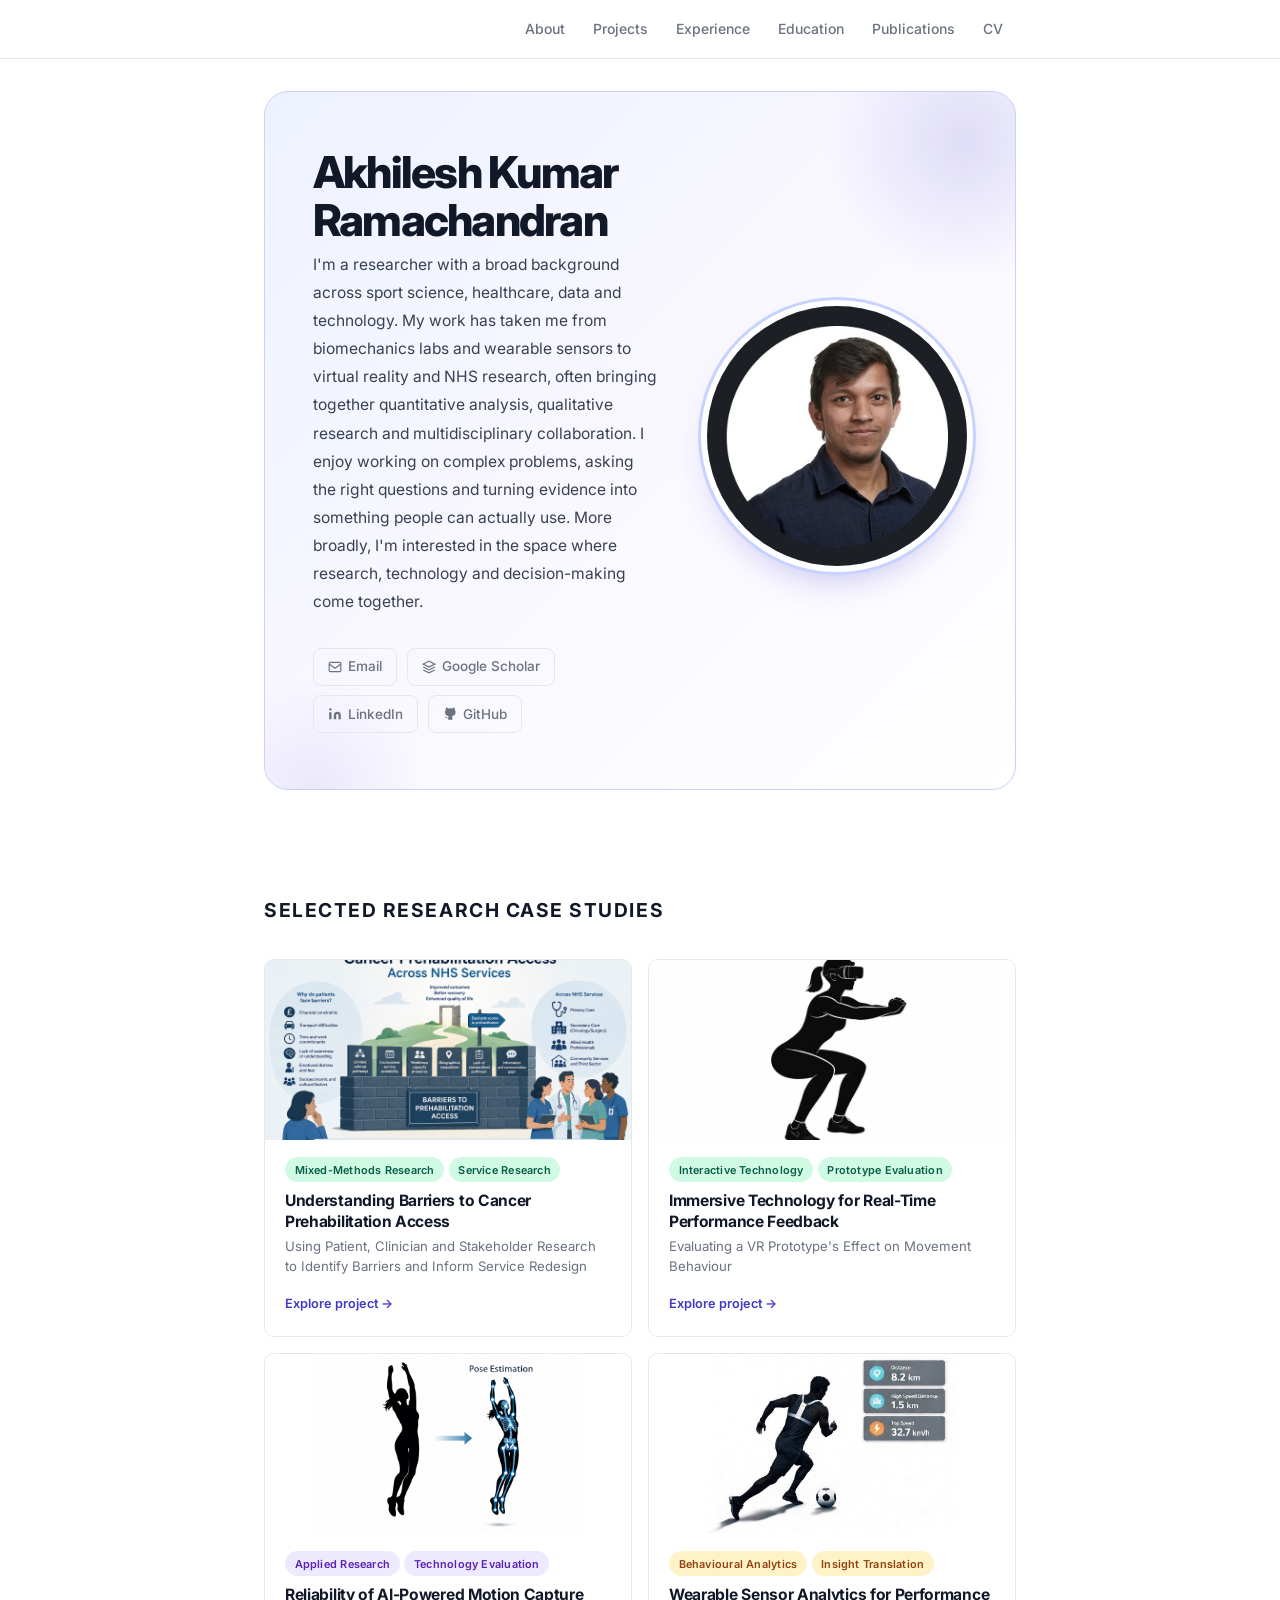
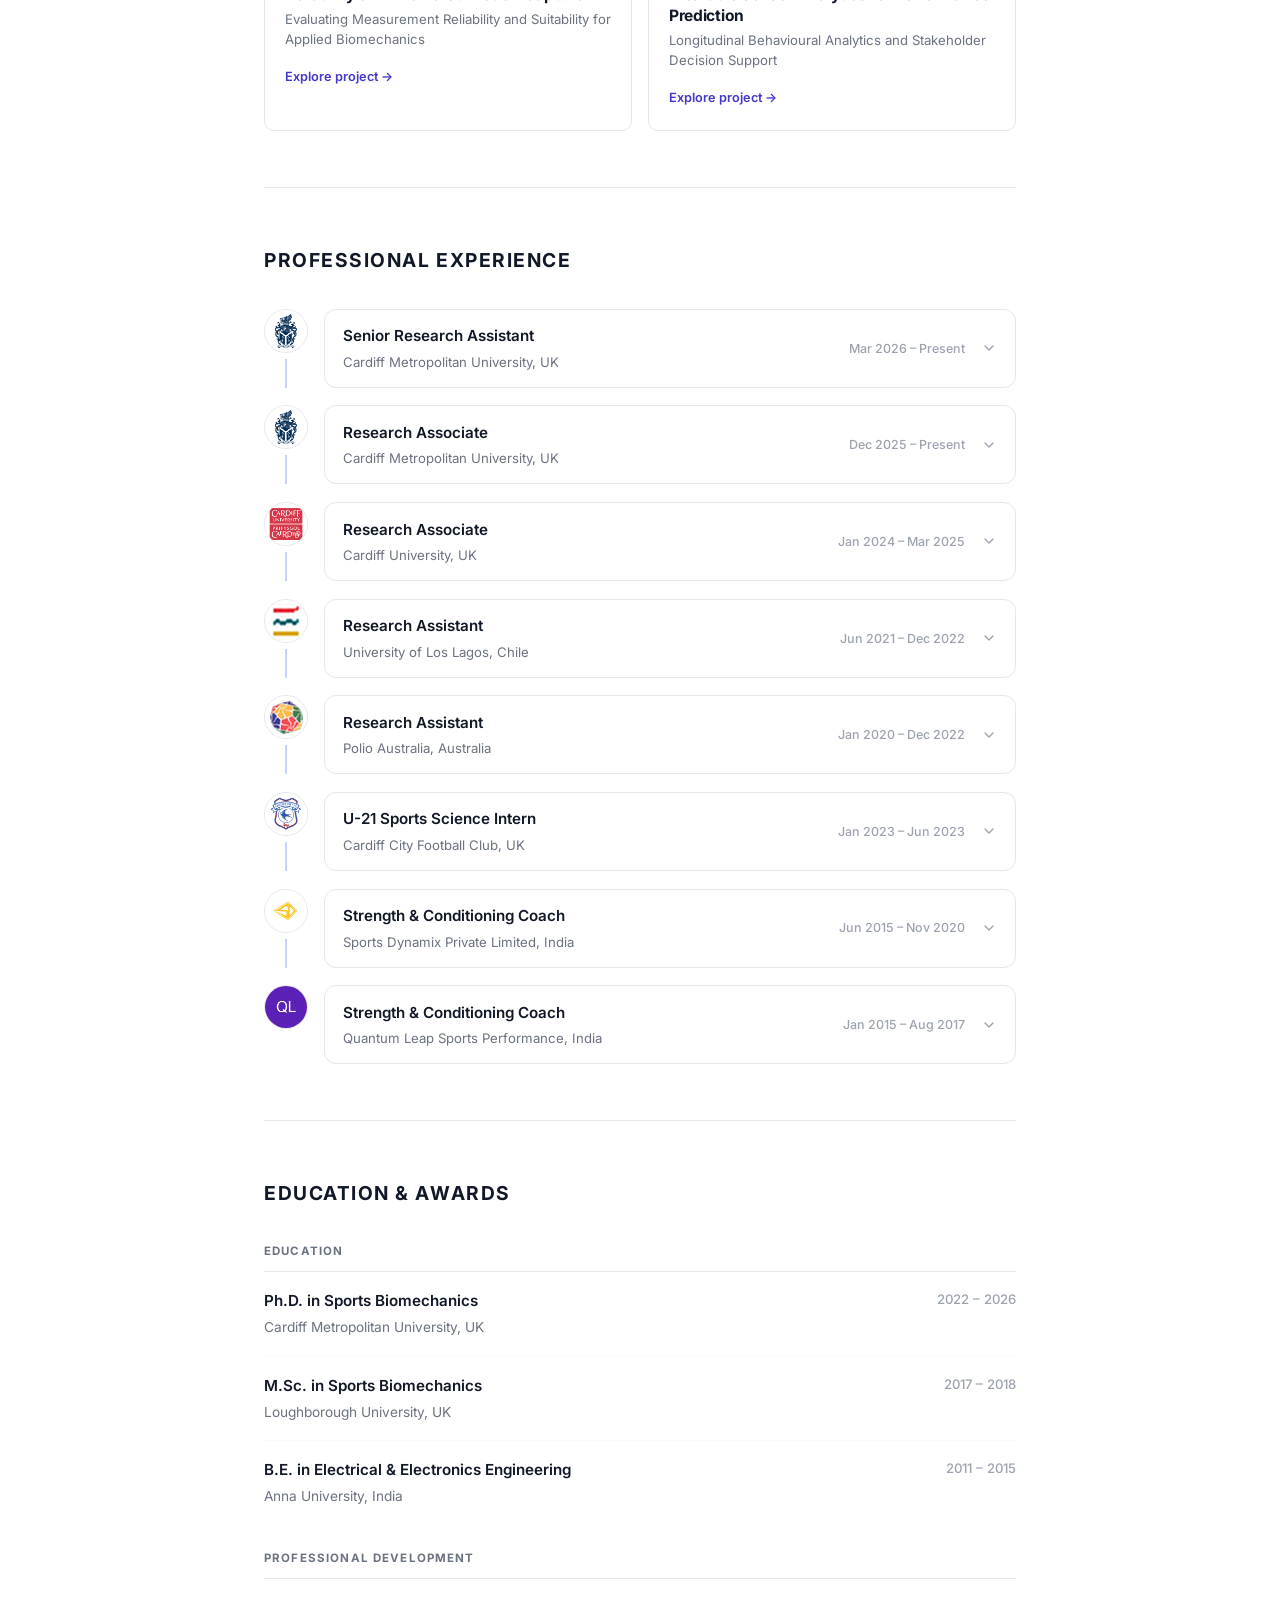
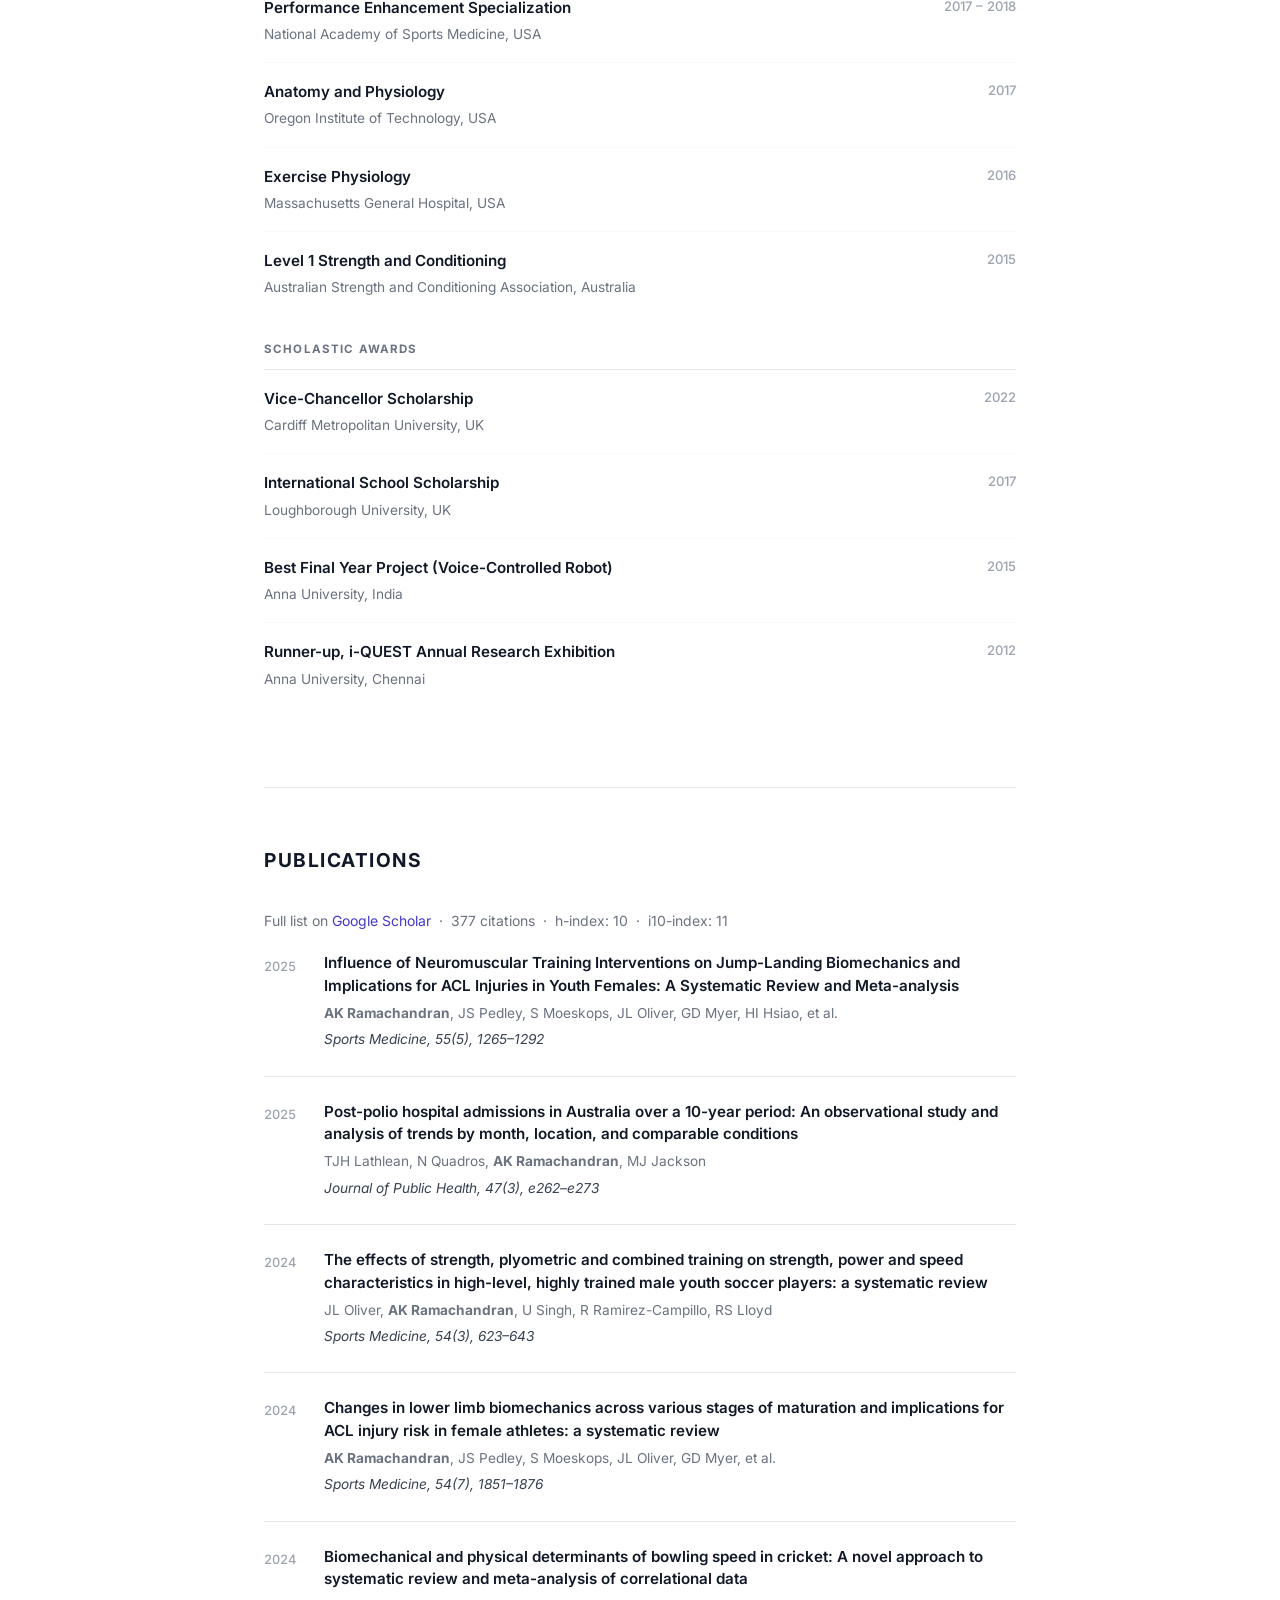
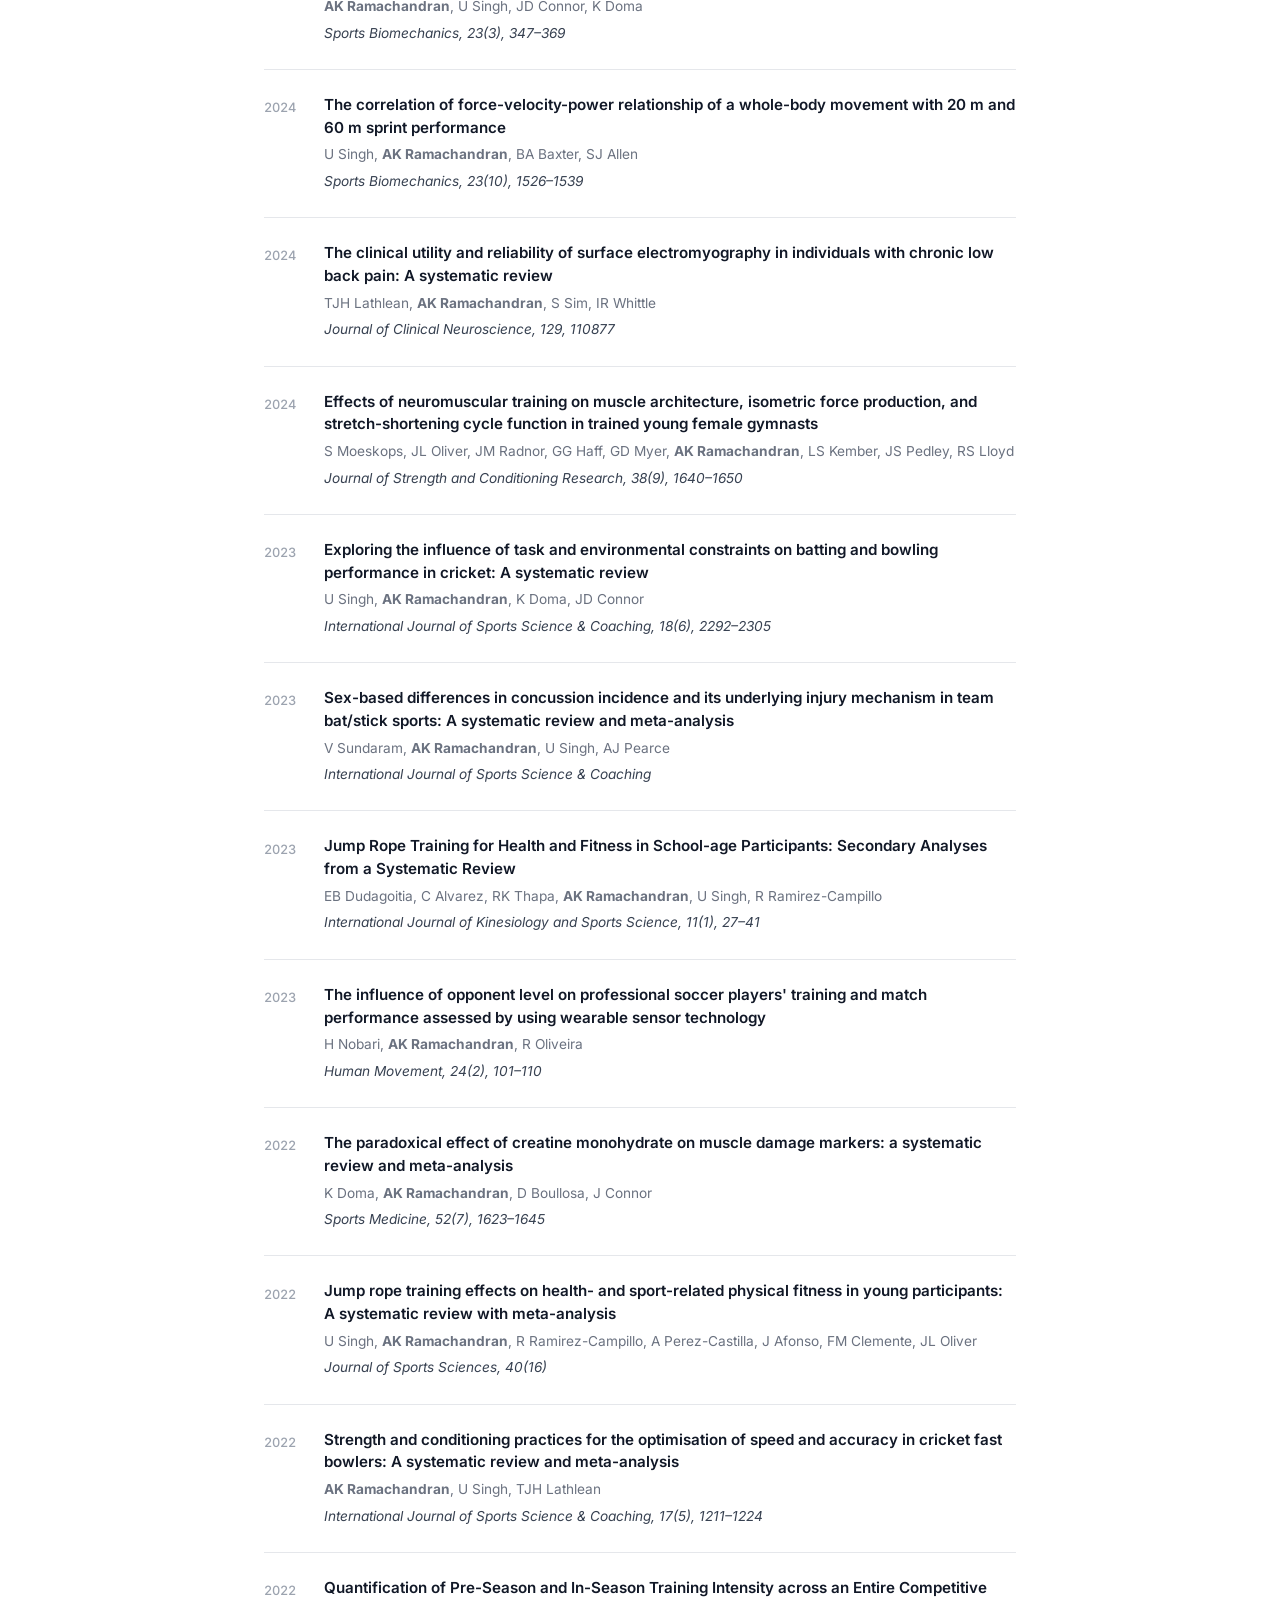
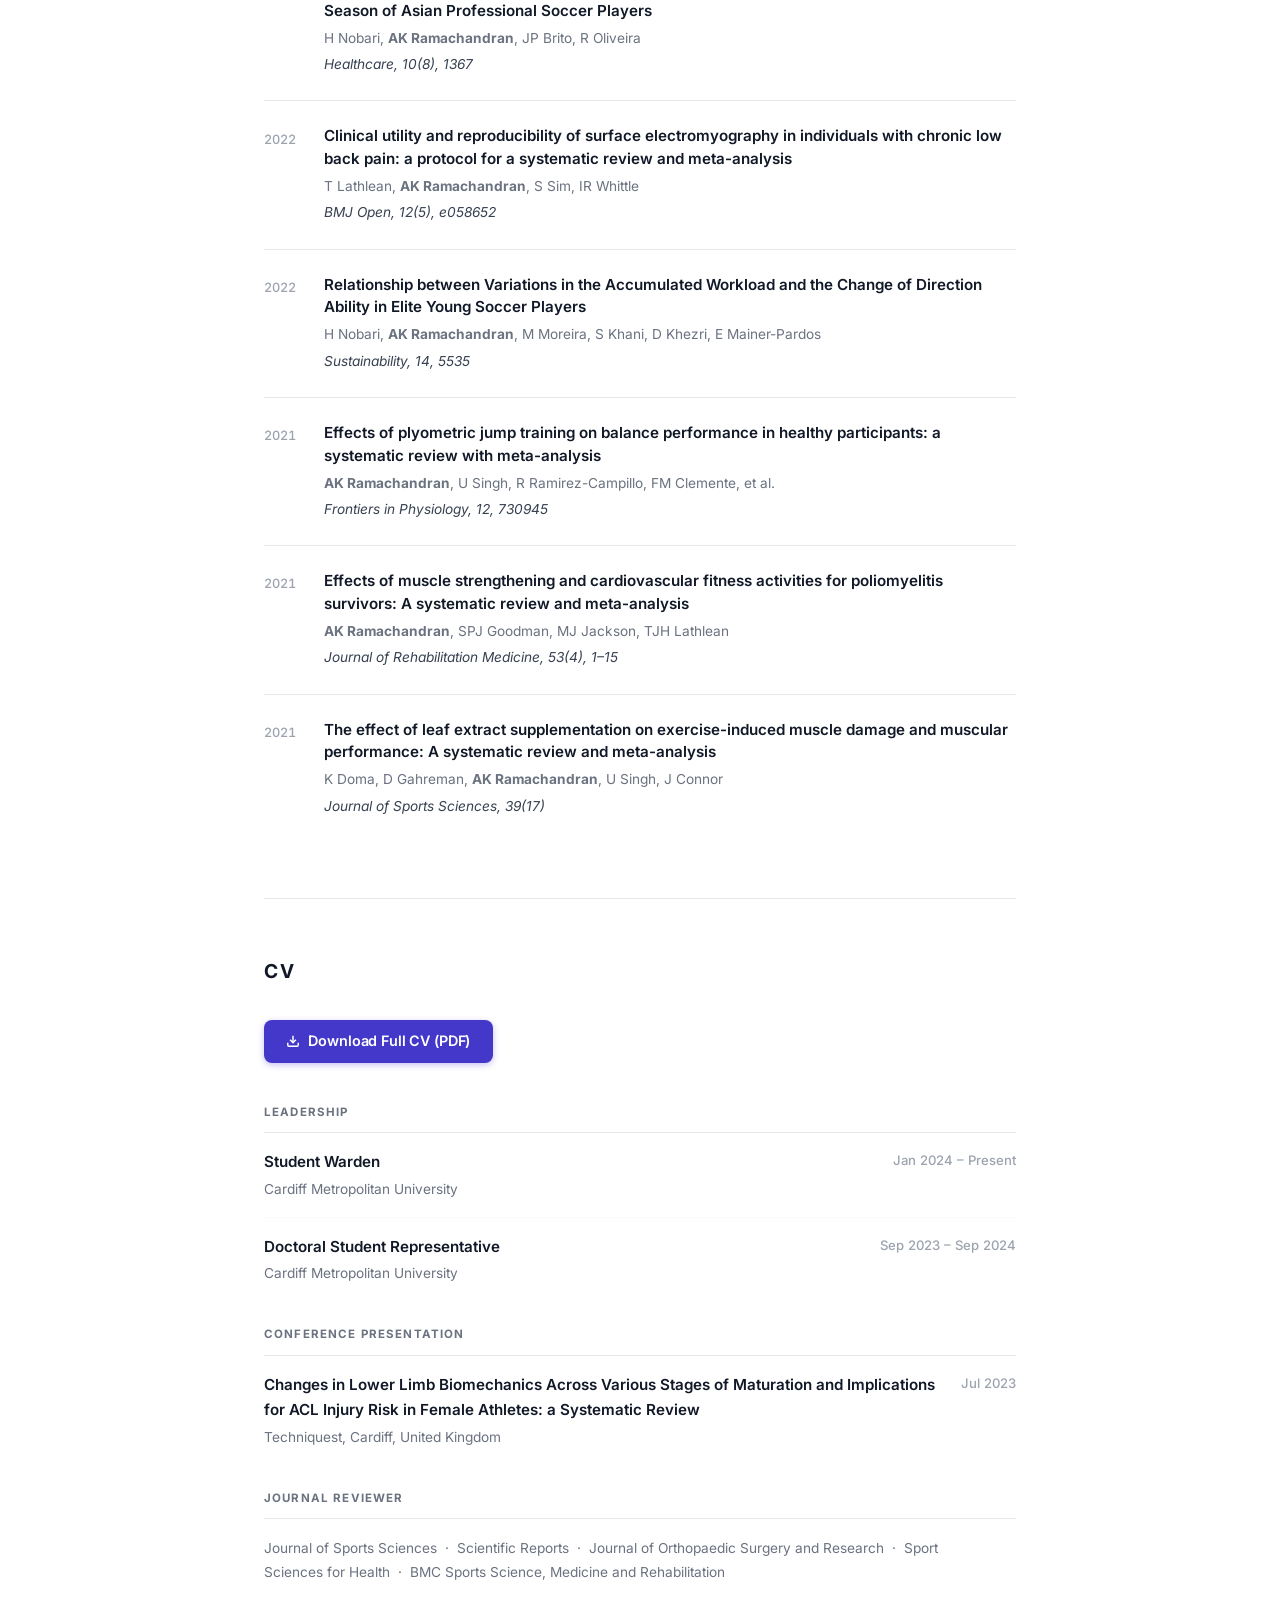
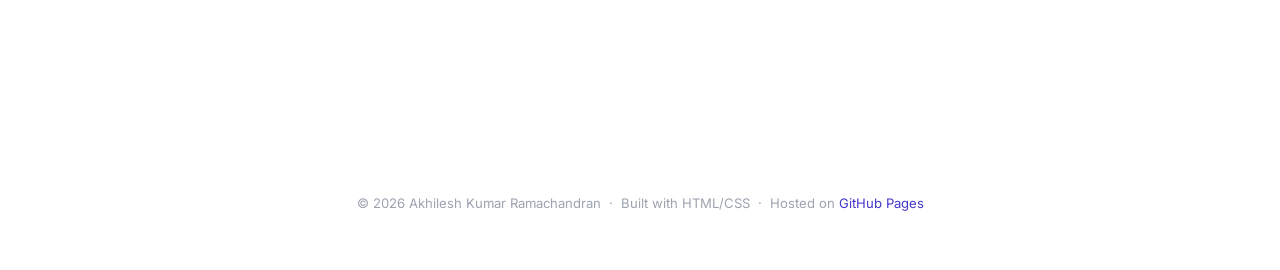
==== index.html @ 35d7136c "Remove Ph.D. Candidate badge from hero section" ====
<!DOCTYPE html>
<html lang="en">
<head>
  <meta charset="UTF-8" />
  <meta name="viewport" content="width=device-width, initial-scale=1.0" />
  <title>Akhilesh Kumar Ramachandran</title>
  <meta name="description" content="Akhilesh Kumar Ramachandran — Applied researcher in biomechanics, human factors, and data science. 24 peer-reviewed publications. Cardiff Metropolitan University." />
  <link rel="preconnect" href="https://fonts.googleapis.com" />
  <link rel="preconnect" href="https://fonts.gstatic.com" crossorigin />
  <link href="https://fonts.googleapis.com/css2?family=Inter:wght@300;400;500;600;700;800&display=swap" rel="stylesheet" />
  <link rel="stylesheet" href="style.css" />
</head>
<body>

  <!-- Navigation -->
  <nav>
    <div class="nav-inner">
      <ul>
        <li><a href="#about">About</a></li>
        <li><a href="#projects">Projects</a></li>
        <li><a href="#experience">Experience</a></li>
        <li><a href="#education">Education</a></li>
        <li><a href="#publications">Publications</a></li>
        <li><a href="#cv">CV</a></li>
      </ul>
    </div>
  </nav>

  <main>

    <!-- About / Hero -->
    <section id="about">
      <div class="profile-text">
        <h1>Akhilesh Kumar Ramachandran</h1>
        <p class="bio">
          I'm a researcher with a broad background across sport science, healthcare, data and technology. My work has taken me from biomechanics labs and wearable sensors to virtual reality and NHS research, often bringing together quantitative analysis, qualitative research and multidisciplinary collaboration. I enjoy working on complex problems, asking the right questions and turning evidence into something people can actually use. More broadly, I'm interested in the space where research, technology and decision-making come together.
        </p>
        <div class="profile-links">
          <a href="mailto:akhil24.kumar@gmail.com">
            <svg width="14" height="14" viewBox="0 0 24 24" fill="none" stroke="currentColor" stroke-width="2"><rect x="2" y="4" width="20" height="16" rx="2"/><path d="m22 7-10 7L2 7"/></svg>
            Email
          </a>
          <a href="https://scholar.google.com/citations?user=wJAbYaUAAAAJ&hl=en" target="_blank" rel="noopener">
            <svg width="14" height="14" viewBox="0 0 24 24" fill="none" stroke="currentColor" stroke-width="2"><path d="M12 2L2 7l10 5 10-5-10-5z"/><path d="M2 17l10 5 10-5"/><path d="M2 12l10 5 10-5"/></svg>
            Google Scholar
          </a>
          <a href="https://linkedin.com/in/akhilesh2493" target="_blank" rel="noopener">
            <svg width="14" height="14" viewBox="0 0 24 24" fill="currentColor"><path d="M16 8a6 6 0 0 1 6 6v7h-4v-7a2 2 0 0 0-2-2 2 2 0 0 0-2 2v7h-4v-7a6 6 0 0 1 6-6z"/><rect x="2" y="9" width="4" height="12"/><circle cx="4" cy="4" r="2"/></svg>
            LinkedIn
          </a>
          <a href="https://github.com/akhilkumar2493" target="_blank" rel="noopener">
            <svg width="14" height="14" viewBox="0 0 24 24" fill="currentColor"><path d="M9 19c-5 1.5-5-2.5-7-3m14 6v-3.87a3.37 3.37 0 0 0-.94-2.61c3.14-.35 6.44-1.54 6.44-7A5.44 5.44 0 0 0 20 4.77 5.07 5.07 0 0 0 19.91 1S18.73.65 16 2.48a13.38 13.38 0 0 0-7 0C6.27.65 5.09 1 5.09 1A5.07 5.07 0 0 0 5 4.77a5.44 5.44 0 0 0-1.5 3.78c0 5.42 3.3 6.61 6.44 7A3.37 3.37 0 0 0 9 18.13V22"/></svg>
            GitHub
          </a>
        </div>
      </div>
      <div class="profile-photo">
        <img src="photo.jpg" alt="Akhilesh Kumar Ramachandran" />
      </div>
    </section>

    <!-- Professional Experience -->
    <section id="projects">
      <h2>Selected Research Case Studies</h2>
      <div class="proj-grid">

        <a class="proj-card" href="nhs.html">
          <div class="proj-card-photo">
            <img src="nhs1.jpg" alt="Understanding barriers to cancer prehabilitation access across NHS services" />
          </div>
          <div class="proj-card-body">
            <div class="proj-tags"><span class="jtag jtag-ux">Mixed-Methods Research</span><span class="jtag jtag-ux">Service Research</span></div>
            <h3>Understanding Barriers to Cancer Prehabilitation Access</h3>
            <p>Using Patient, Clinician and Stakeholder Research to Identify Barriers and Inform Service Redesign</p>
            <span class="proj-explore">Explore project &rarr;</span>
          </div>
        </a>

        <a class="proj-card" href="vr.html">
          <div class="proj-card-photo">
            <img src="vr2.jpg" alt="VR real-time performance feedback system" />
          </div>
          <div class="proj-card-body">
            <div class="proj-tags"><span class="jtag jtag-ux">Interactive Technology</span><span class="jtag jtag-ux">Prototype Evaluation</span></div>
            <h3>Immersive Technology for Real-Time Performance Feedback</h3>
            <p>Evaluating a VR Prototype's Effect on Movement Behaviour</p>
            <span class="proj-explore">Explore project &rarr;</span>
          </div>
        </a>

        <a class="proj-card" href="mocap.html">
          <div class="proj-card-photo">
            <img src="mocap6.jpg" alt="AI-powered motion capture validation study" style="object-fit:contain;background:#fff;" />
          </div>
          <div class="proj-card-body">
            <div class="proj-tags"><span class="jtag jtag-applied">Applied Research</span><span class="jtag jtag-applied">Technology Evaluation</span></div>
            <h3>Reliability of AI-Powered Motion Capture</h3>
            <p>Evaluating Measurement Reliability and Suitability for Applied Biomechanics</p>
            <span class="proj-explore">Explore project &rarr;</span>
          </div>
        </a>

        <button type="button" class="proj-card" onclick="openModal('modal-gps')">
          <div class="proj-card-photo">
            <img src="gps3.jpg" alt="GPS wearable athlete monitoring" style="object-fit:contain;background:#fff;" />
          </div>
          <div class="proj-card-body">
            <div class="proj-tags"><span class="jtag jtag-data">Behavioural Analytics</span><span class="jtag jtag-data">Insight Translation</span></div>
            <h3>Wearable Sensor Analytics for Performance Prediction</h3>
            <p>Longitudinal Behavioural Analytics and Stakeholder Decision Support</p>
            <span class="proj-explore">Explore project &rarr;</span>
          </div>
        </button>

      </div>
    </section>

    <!-- Professional Experience -->
    <section id="experience">
      <h2>Professional Experience</h2>
      <div class="timeline">

        <div class="tl-item">
          <div class="tl-marker">
            <img class="tl-logo" src="logos/cardiffmet2.png" alt="Cardiff Metropolitan University logo" />
            <div class="tl-marker-line"></div>
          </div>
          <details class="tl-content">
            <summary>
              <div class="tl-summary-main">
                <span class="tl-title">Senior Research Assistant</span>
                <span class="tl-place">Cardiff Metropolitan University, UK</span>
              </div>
              <span class="tl-date">Mar 2026 – Present</span>
              <svg class="tl-chevron" width="16" height="16" viewBox="0 0 24 24" fill="none" stroke="currentColor" stroke-width="2" stroke-linecap="round" stroke-linejoin="round"><polyline points="6 9 12 15 18 9"/></svg>
            </summary>
            <ul>
              <li>Contributed to a multi-round stakeholder consensus process to establish clearer, more consistent decision-making criteria for a clinical care pathway.</li>
              <li>Supported the design of stakeholder interviews and co-design workshops to translate clinical and patient needs into a practical, deliverable programme.</li>
              <li>Prepared outputs that translated technical findings into practical recommendations for clinical and service-delivery partners.</li>
              <li>Automated data-processing workflows, reducing processing time by approximately 70% and improving operational efficiency across the wider research team.</li>
              <li>Led delivery of multiple concurrent research and technology projects involving more than 100 participants and 1,500+ data-collection trials, coordinating researchers, participants, technical systems and project resources across different phases of delivery.</li>
              <li>Led evaluation and implementation of a markerless motion-capture technology platform, establishing performance benchmarks, identifying operational requirements and informing workflow and adoption decisions.</li>
              <li>Worked with researchers and technical stakeholders to translate study and operational requirements into practical testing workflows, helping ensure technical systems and delivery processes met project needs.</li>
              <li>Contributed to the development and testing of a VR-based feedback intervention, refining the approach based on participant response, technical feasibility and research findings.</li>
              <li>Managed competing project priorities including participant recruitment, scheduling, technical infrastructure, data collection and project documentation across several concurrent workstreams.</li>
            </ul>
          </details>
        </div>

        <div class="tl-item">
          <div class="tl-marker">
            <img class="tl-logo" src="logos/cardiffmet2.png" alt="Cardiff Metropolitan University logo" />
            <div class="tl-marker-line"></div>
          </div>
          <details class="tl-content">
            <summary>
              <div class="tl-summary-main">
                <span class="tl-title">Research Associate</span>
                <span class="tl-place">Cardiff Metropolitan University, UK</span>
              </div>
              <span class="tl-date">Dec 2025 – Present</span>
              <svg class="tl-chevron" width="16" height="16" viewBox="0 0 24 24" fill="none" stroke="currentColor" stroke-width="2" stroke-linecap="round" stroke-linejoin="round"><polyline points="6 9 12 15 18 9"/></svg>
            </summary>
            <ul>
              <li>Led evaluation of a business growth and leadership programme, analysing engagement and performance data to evidence impact for stakeholders.</li>
              <li>Evaluated the impact of a digital skills initiative across multiple sites, translating outcomes data into clear findings on participation and confidence.</li>
            </ul>
          </details>
        </div>

        <div class="tl-item">
          <div class="tl-marker">
            <img class="tl-logo" src="logos/cardiffuni.png" alt="Cardiff University logo" />
            <div class="tl-marker-line"></div>
          </div>
          <details class="tl-content">
            <summary>
              <div class="tl-summary-main">
                <span class="tl-title">Research Associate</span>
                <span class="tl-place">Cardiff University, UK</span>
              </div>
              <span class="tl-date">Jan 2024 – Mar 2025</span>
              <svg class="tl-chevron" width="16" height="16" viewBox="0 0 24 24" fill="none" stroke="currentColor" stroke-width="2" stroke-linecap="round" stroke-linejoin="round"><polyline points="6 9 12 15 18 9"/></svg>
            </summary>
            <ul>
              <li>Led the qualitative research workstream within a £1M NHS cancer prehabilitation programme, working with healthcare, academic and community stakeholders across multiple sites.</li>
              <li>Gathered and synthesised patient and stakeholder perspectives through qualitative research to identify barriers and opportunities for service improvement.</li>
              <li>Translated research findings into clear, actionable recommendations that informed service redesign, patient engagement approaches and staff training.</li>
              <li>Coordinated stakeholders with differing priorities and requirements, helping convert research findings and operational constraints into practical delivery actions.</li>
              <li>Managed site-level research activity, participant engagement, governance documentation and stakeholder communication across multiple NHS environments.</li>
            </ul>
          </details>
        </div>

        <div class="tl-item">
          <div class="tl-marker">
            <img class="tl-logo" src="logos/loslagos.png" alt="University of Los Lagos logo" />
            <div class="tl-marker-line"></div>
          </div>
          <details class="tl-content">
            <summary>
              <div class="tl-summary-main">
                <span class="tl-title">Research Assistant</span>
                <span class="tl-place">University of Los Lagos, Chile</span>
              </div>
              <span class="tl-date">Jun 2021 – Dec 2022</span>
              <svg class="tl-chevron" width="16" height="16" viewBox="0 0 24 24" fill="none" stroke="currentColor" stroke-width="2" stroke-linecap="round" stroke-linejoin="round"><polyline points="6 9 12 15 18 9"/></svg>
            </summary>
            <ul>
              <li>Managed longitudinal datasets containing more than 400 participant records collected across a 48-week monitoring programme.</li>
              <li>Developed analytical frameworks for large longitudinal datasets and translated findings into clear outputs for multidisciplinary stakeholders.</li>
            </ul>
          </details>
        </div>

        <div class="tl-item">
          <div class="tl-marker">
            <img class="tl-logo" src="logos/polioaus.png" alt="Polio Australia logo" />
            <div class="tl-marker-line"></div>
          </div>
          <details class="tl-content">
            <summary>
              <div class="tl-summary-main">
                <span class="tl-title">Research Assistant</span>
                <span class="tl-place">Polio Australia, Australia</span>
              </div>
              <span class="tl-date">Jan 2020 – Dec 2022</span>
              <svg class="tl-chevron" width="16" height="16" viewBox="0 0 24 24" fill="none" stroke="currentColor" stroke-width="2" stroke-linecap="round" stroke-linejoin="round"><polyline points="6 9 12 15 18 9"/></svg>
            </summary>
            <ul>
              <li>Analysed a decade of national health data to map long-term trends, producing evidence that directly informed public health strategy.</li>
              <li>Led an evaluation of intervention programmes, translating outcomes data into recommendations for practitioners and policy stakeholders.</li>
            </ul>
          </details>
        </div>

        <div class="tl-item">
          <div class="tl-marker">
            <img class="tl-logo" src="logos/cardiffcity.png" alt="Cardiff City Football Club logo" />
            <div class="tl-marker-line"></div>
          </div>
          <details class="tl-content">
            <summary>
              <div class="tl-summary-main">
                <span class="tl-title">U-21 Sports Science Intern</span>
                <span class="tl-place">Cardiff City Football Club, UK</span>
              </div>
              <span class="tl-date">Jan 2023 – Jun 2023</span>
              <svg class="tl-chevron" width="16" height="16" viewBox="0 0 24 24" fill="none" stroke="currentColor" stroke-width="2" stroke-linecap="round" stroke-linejoin="round"><polyline points="6 9 12 15 18 9"/></svg>
            </summary>
            <ul>
              <li>Collected and analysed performance data, translating findings into individualised, practical recommendations for coaching and support staff.</li>
            </ul>
          </details>
        </div>

        <div class="tl-item">
          <div class="tl-marker">
            <img class="tl-logo" src="logos/sportsdynamix.png" alt="Sports Dynamix logo" />
            <div class="tl-marker-line"></div>
          </div>
          <details class="tl-content">
            <summary>
              <div class="tl-summary-main">
                <span class="tl-title">Strength &amp; Conditioning Coach</span>
                <span class="tl-place">Sports Dynamix Private Limited, India</span>
              </div>
              <span class="tl-date">Jun 2015 – Nov 2020</span>
              <svg class="tl-chevron" width="16" height="16" viewBox="0 0 24 24" fill="none" stroke="currentColor" stroke-width="2" stroke-linecap="round" stroke-linejoin="round"><polyline points="6 9 12 15 18 9"/></svg>
            </summary>
            <ul>
              <li>Managed athlete testing, monitoring and programme delivery across multiple sporting environments.</li>
              <li>Coordinated procurement, vendor relationships, equipment installation and maintenance planning for performance and testing facilities.</li>
              <li>Worked directly with athletes, coaches and operational staff to understand performance needs and adapt training and monitoring approaches accordingly.</li>
            </ul>
          </details>
        </div>

        <div class="tl-item">
          <div class="tl-marker">
            <img class="tl-logo" src="logos/quantumleap.png" alt="Quantum Leap Sports Performance logo" />
          </div>
          <details class="tl-content">
            <summary>
              <div class="tl-summary-main">
                <span class="tl-title">Strength &amp; Conditioning Coach</span>
                <span class="tl-place">Quantum Leap Sports Performance, India</span>
              </div>
              <span class="tl-date">Jan 2015 – Aug 2017</span>
              <svg class="tl-chevron" width="16" height="16" viewBox="0 0 24 24" fill="none" stroke="currentColor" stroke-width="2" stroke-linecap="round" stroke-linejoin="round"><polyline points="6 9 12 15 18 9"/></svg>
            </summary>
            <ul>
              <li>Delivered strength and conditioning programmes for competitive athletes across multiple sports.</li>
            </ul>
          </details>
        </div>

      </div>
    </section>

    <!-- Projects / Research -->
    <section id="education">
      <h2>Education &amp; Awards</h2>
      <div class="cv-section">
        <h3>Education</h3>
        <div class="cv-entry">
          <div>
            <div class="cv-title">Ph.D. in Sports Biomechanics</div>
            <div class="cv-place">Cardiff Metropolitan University, UK</div>
          </div>
          <div class="cv-date">2022 – 2026</div>
        </div>
        <div class="cv-entry">
          <div>
            <div class="cv-title">M.Sc. in Sports Biomechanics</div>
            <div class="cv-place">Loughborough University, UK</div>
          </div>
          <div class="cv-date">2017 – 2018</div>
        </div>
        <div class="cv-entry">
          <div>
            <div class="cv-title">B.E. in Electrical &amp; Electronics Engineering</div>
            <div class="cv-place">Anna University, India</div>
          </div>
          <div class="cv-date">2011 – 2015</div>
        </div>
      </div>

      <div class="cv-section">
        <h3>Professional Development</h3>
        <div class="cv-entry">
          <div>
            <div class="cv-title">Performance Enhancement Specialization</div>
            <div class="cv-place">National Academy of Sports Medicine, USA</div>
          </div>
          <div class="cv-date">2017 – 2018</div>
        </div>
        <div class="cv-entry">
          <div>
            <div class="cv-title">Anatomy and Physiology</div>
            <div class="cv-place">Oregon Institute of Technology, USA</div>
          </div>
          <div class="cv-date">2017</div>
        </div>
        <div class="cv-entry">
          <div>
            <div class="cv-title">Exercise Physiology</div>
            <div class="cv-place">Massachusetts General Hospital, USA</div>
          </div>
          <div class="cv-date">2016</div>
        </div>
        <div class="cv-entry">
          <div>
            <div class="cv-title">Level 1 Strength and Conditioning</div>
            <div class="cv-place">Australian Strength and Conditioning Association, Australia</div>
          </div>
          <div class="cv-date">2015</div>
        </div>
      </div>

      <div class="cv-section">
        <h3>Scholastic Awards</h3>
        <div class="cv-entry">
          <div>
            <div class="cv-title">Vice-Chancellor Scholarship</div>
            <div class="cv-place">Cardiff Metropolitan University, UK</div>
          </div>
          <div class="cv-date">2022</div>
        </div>
        <div class="cv-entry">
          <div>
            <div class="cv-title">International School Scholarship</div>
            <div class="cv-place">Loughborough University, UK</div>
          </div>
          <div class="cv-date">2017</div>
        </div>
        <div class="cv-entry">
          <div>
            <div class="cv-title">Best Final Year Project (Voice-Controlled Robot)</div>
            <div class="cv-place">Anna University, India</div>
          </div>
          <div class="cv-date">2015</div>
        </div>
        <div class="cv-entry">
          <div>
            <div class="cv-title">Runner-up, i-QUEST Annual Research Exhibition</div>
            <div class="cv-place">Anna University, Chennai</div>
          </div>
          <div class="cv-date">2012</div>
        </div>
      </div>

    </section>

    <!-- Publications -->
    <section id="publications">
      <h2>Publications</h2>
      <p style="margin-bottom:1.25rem; font-size:0.875rem; color:#6b7280;">
        Full list on <a href="https://scholar.google.com/citations?user=wJAbYaUAAAAJ&hl=en" target="_blank" rel="noopener">Google Scholar</a>
        &nbsp;&middot;&nbsp; 377 citations &nbsp;&middot;&nbsp; h-index: 10 &nbsp;&middot;&nbsp; i10-index: 11
      </p>
      <ul class="pub-list">

        <li class="pub-item">
          <span class="pub-year">2025</span>
          <div class="pub-content">
            <p class="pub-title"><a href="https://doi.org/10.1007/s40279-025-02190-w" target="_blank" rel="noopener">Influence of Neuromuscular Training Interventions on Jump-Landing Biomechanics and Implications for ACL Injuries in Youth Females: A Systematic Review and Meta-analysis</a></p>
            <p class="pub-authors"><strong>AK Ramachandran</strong>, JS Pedley, S Moeskops, JL Oliver, GD Myer, HI Hsiao, et al.</p>
            <p class="pub-venue">Sports Medicine, 55(5), 1265–1292</p>
          </div>
        </li>

        <li class="pub-item">
          <span class="pub-year">2025</span>
          <div class="pub-content">
            <p class="pub-title"><a href="https://doi.org/10.1093/pubmed/fdaf029" target="_blank" rel="noopener">Post-polio hospital admissions in Australia over a 10-year period: An observational study and analysis of trends by month, location, and comparable conditions</a></p>
            <p class="pub-authors">TJH Lathlean, N Quadros, <strong>AK Ramachandran</strong>, MJ Jackson</p>
            <p class="pub-venue">Journal of Public Health, 47(3), e262–e273</p>
          </div>
        </li>

        <li class="pub-item">
          <span class="pub-year">2024</span>
          <div class="pub-content">
            <p class="pub-title"><a href="https://doi.org/10.1007/s40279-023-01944-8" target="_blank" rel="noopener">The effects of strength, plyometric and combined training on strength, power and speed characteristics in high-level, highly trained male youth soccer players: a systematic review</a></p>
            <p class="pub-authors">JL Oliver, <strong>AK Ramachandran</strong>, U Singh, R Ramirez-Campillo, RS Lloyd</p>
            <p class="pub-venue">Sports Medicine, 54(3), 623–643</p>
          </div>
        </li>

        <li class="pub-item">
          <span class="pub-year">2024</span>
          <div class="pub-content">
            <p class="pub-title"><a href="https://doi.org/10.1007/s40279-024-02022-3" target="_blank" rel="noopener">Changes in lower limb biomechanics across various stages of maturation and implications for ACL injury risk in female athletes: a systematic review</a></p>
            <p class="pub-authors"><strong>AK Ramachandran</strong>, JS Pedley, S Moeskops, JL Oliver, GD Myer, et al.</p>
            <p class="pub-venue">Sports Medicine, 54(7), 1851–1876</p>
          </div>
        </li>

        <li class="pub-item">
          <span class="pub-year">2024</span>
          <div class="pub-content">
            <p class="pub-title"><a href="https://doi.org/10.1080/14763141.2020.1858152" target="_blank" rel="noopener">Biomechanical and physical determinants of bowling speed in cricket: A novel approach to systematic review and meta-analysis of correlational data</a></p>
            <p class="pub-authors"><strong>AK Ramachandran</strong>, U Singh, JD Connor, K Doma</p>
            <p class="pub-venue">Sports Biomechanics, 23(3), 347–369</p>
          </div>
        </li>

        <li class="pub-item">
          <span class="pub-year">2024</span>
          <div class="pub-content">
            <p class="pub-title"><a href="https://doi.org/10.1080/14763141.2021.1951344" target="_blank" rel="noopener">The correlation of force-velocity-power relationship of a whole-body movement with 20 m and 60 m sprint performance</a></p>
            <p class="pub-authors">U Singh, <strong>AK Ramachandran</strong>, BA Baxter, SJ Allen</p>
            <p class="pub-venue">Sports Biomechanics, 23(10), 1526–1539</p>
          </div>
        </li>

        <li class="pub-item">
          <span class="pub-year">2024</span>
          <div class="pub-content">
            <p class="pub-title"><a href="https://doi.org/10.1016/j.jocn.2024.110877" target="_blank" rel="noopener">The clinical utility and reliability of surface electromyography in individuals with chronic low back pain: A systematic review</a></p>
            <p class="pub-authors">TJH Lathlean, <strong>AK Ramachandran</strong>, S Sim, IR Whittle</p>
            <p class="pub-venue">Journal of Clinical Neuroscience, 129, 110877</p>
          </div>
        </li>

        <li class="pub-item">
          <span class="pub-year">2024</span>
          <div class="pub-content">
            <p class="pub-title"><a href="https://doi.org/10.1519/JSC.0000000000004856" target="_blank" rel="noopener">Effects of neuromuscular training on muscle architecture, isometric force production, and stretch-shortening cycle function in trained young female gymnasts</a></p>
            <p class="pub-authors">S Moeskops, JL Oliver, JM Radnor, GG Haff, GD Myer, <strong>AK Ramachandran</strong>, LS Kember, JS Pedley, RS Lloyd</p>
            <p class="pub-venue">Journal of Strength and Conditioning Research, 38(9), 1640–1650</p>
          </div>
        </li>

        <li class="pub-item">
          <span class="pub-year">2023</span>
          <div class="pub-content">
            <p class="pub-title"><a href="https://doi.org/10.1177/17479541231181549" target="_blank" rel="noopener">Exploring the influence of task and environmental constraints on batting and bowling performance in cricket: A systematic review</a></p>
            <p class="pub-authors">U Singh, <strong>AK Ramachandran</strong>, K Doma, JD Connor</p>
            <p class="pub-venue">International Journal of Sports Science &amp; Coaching, 18(6), 2292–2305</p>
          </div>
        </li>

        <li class="pub-item">
          <span class="pub-year">2023</span>
          <div class="pub-content">
            <p class="pub-title"><a href="https://doi.org/10.1177/17479541221131650" target="_blank" rel="noopener">Sex-based differences in concussion incidence and its underlying injury mechanism in team bat/stick sports: A systematic review and meta-analysis</a></p>
            <p class="pub-authors">V Sundaram, <strong>AK Ramachandran</strong>, U Singh, AJ Pearce</p>
            <p class="pub-venue">International Journal of Sports Science &amp; Coaching</p>
          </div>
        </li>

        <li class="pub-item">
          <span class="pub-year">2023</span>
          <div class="pub-content">
            <p class="pub-title"><a href="https://doi.org/10.7575/aiac.ijkss.v.11n.1p.27" target="_blank" rel="noopener">Jump Rope Training for Health and Fitness in School-age Participants: Secondary Analyses from a Systematic Review</a></p>
            <p class="pub-authors">EB Dudagoitia, C Alvarez, RK Thapa, <strong>AK Ramachandran</strong>, U Singh, R Ramirez-Campillo</p>
            <p class="pub-venue">International Journal of Kinesiology and Sports Science, 11(1), 27–41</p>
          </div>
        </li>

        <li class="pub-item">
          <span class="pub-year">2023</span>
          <div class="pub-content">
            <p class="pub-title"><a href="https://doi.org/10.5114/hm.2023.117164" target="_blank" rel="noopener">The influence of opponent level on professional soccer players' training and match performance assessed by using wearable sensor technology</a></p>
            <p class="pub-authors">H Nobari, <strong>AK Ramachandran</strong>, R Oliveira</p>
            <p class="pub-venue">Human Movement, 24(2), 101–110</p>
          </div>
        </li>

        <li class="pub-item">
          <span class="pub-year">2022</span>
          <div class="pub-content">
            <p class="pub-title"><a href="https://doi.org/10.1007/s40279-022-01640-z" target="_blank" rel="noopener">The paradoxical effect of creatine monohydrate on muscle damage markers: a systematic review and meta-analysis</a></p>
            <p class="pub-authors">K Doma, <strong>AK Ramachandran</strong>, D Boullosa, J Connor</p>
            <p class="pub-venue">Sports Medicine, 52(7), 1623–1645</p>
          </div>
        </li>

        <li class="pub-item">
          <span class="pub-year">2022</span>
          <div class="pub-content">
            <p class="pub-title"><a href="https://doi.org/10.1080/02640414.2022.2099161" target="_blank" rel="noopener">Jump rope training effects on health- and sport-related physical fitness in young participants: A systematic review with meta-analysis</a></p>
            <p class="pub-authors">U Singh, <strong>AK Ramachandran</strong>, R Ramirez-Campillo, A Perez-Castilla, J Afonso, FM Clemente, JL Oliver</p>
            <p class="pub-venue">Journal of Sports Sciences, 40(16)</p>
          </div>
        </li>

        <li class="pub-item">
          <span class="pub-year">2022</span>
          <div class="pub-content">
            <p class="pub-title"><a href="https://doi.org/10.1177/17479541211070938" target="_blank" rel="noopener">Strength and conditioning practices for the optimisation of speed and accuracy in cricket fast bowlers: A systematic review and meta-analysis</a></p>
            <p class="pub-authors"><strong>AK Ramachandran</strong>, U Singh, TJH Lathlean</p>
            <p class="pub-venue">International Journal of Sports Science &amp; Coaching, 17(5), 1211–1224</p>
          </div>
        </li>

        <li class="pub-item">
          <span class="pub-year">2022</span>
          <div class="pub-content">
            <p class="pub-title"><a href="https://doi.org/10.3390/healthcare10081367" target="_blank" rel="noopener">Quantification of Pre-Season and In-Season Training Intensity across an Entire Competitive Season of Asian Professional Soccer Players</a></p>
            <p class="pub-authors">H Nobari, <strong>AK Ramachandran</strong>, JP Brito, R Oliveira</p>
            <p class="pub-venue">Healthcare, 10(8), 1367</p>
          </div>
        </li>

        <li class="pub-item">
          <span class="pub-year">2022</span>
          <div class="pub-content">
            <p class="pub-title"><a href="https://doi.org/10.1136/bmjopen-2021-058652" target="_blank" rel="noopener">Clinical utility and reproducibility of surface electromyography in individuals with chronic low back pain: a protocol for a systematic review and meta-analysis</a></p>
            <p class="pub-authors">T Lathlean, <strong>AK Ramachandran</strong>, S Sim, IR Whittle</p>
            <p class="pub-venue">BMJ Open, 12(5), e058652</p>
          </div>
        </li>

        <li class="pub-item">
          <span class="pub-year">2022</span>
          <div class="pub-content">
            <p class="pub-title"><a href="https://doi.org/10.3390/su14095535" target="_blank" rel="noopener">Relationship between Variations in the Accumulated Workload and the Change of Direction Ability in Elite Young Soccer Players</a></p>
            <p class="pub-authors">H Nobari, <strong>AK Ramachandran</strong>, M Moreira, S Khani, D Khezri, E Mainer-Pardos</p>
            <p class="pub-venue">Sustainability, 14, 5535</p>
          </div>
        </li>

        <li class="pub-item">
          <span class="pub-year">2021</span>
          <div class="pub-content">
            <p class="pub-title"><a href="https://doi.org/10.3389/fphys.2021.730945" target="_blank" rel="noopener">Effects of plyometric jump training on balance performance in healthy participants: a systematic review with meta-analysis</a></p>
            <p class="pub-authors"><strong>AK Ramachandran</strong>, U Singh, R Ramirez-Campillo, FM Clemente, et al.</p>
            <p class="pub-venue">Frontiers in Physiology, 12, 730945</p>
          </div>
        </li>

        <li class="pub-item">
          <span class="pub-year">2021</span>
          <div class="pub-content">
            <p class="pub-title"><a href="https://doi.org/10.2340/16501977-2832" target="_blank" rel="noopener">Effects of muscle strengthening and cardiovascular fitness activities for poliomyelitis survivors: A systematic review and meta-analysis</a></p>
            <p class="pub-authors"><strong>AK Ramachandran</strong>, SPJ Goodman, MJ Jackson, TJH Lathlean</p>
            <p class="pub-venue">Journal of Rehabilitation Medicine, 53(4), 1–15</p>
          </div>
        </li>

        <li class="pub-item">
          <span class="pub-year">2021</span>
          <div class="pub-content">
            <p class="pub-title"><a href="https://doi.org/10.1080/02640414.2021.1911050" target="_blank" rel="noopener">The effect of leaf extract supplementation on exercise-induced muscle damage and muscular performance: A systematic review and meta-analysis</a></p>
            <p class="pub-authors">K Doma, D Gahreman, <strong>AK Ramachandran</strong>, U Singh, J Connor</p>
            <p class="pub-venue">Journal of Sports Sciences, 39(17)</p>
          </div>
        </li>

      </ul>
    </section>



        <!-- CV -->
    <section id="cv">
      <h2>CV</h2>

      <a class="cv-download" href="cv.pdf" target="_blank">
        <svg width="14" height="14" viewBox="0 0 24 24" fill="none" stroke="currentColor" stroke-width="2.5"><path d="M21 15v4a2 2 0 0 1-2 2H5a2 2 0 0 1-2-2v-4"/><polyline points="7 10 12 15 17 10"/><line x1="12" y1="15" x2="12" y2="3"/></svg>
        Download Full CV (PDF)
      </a>

      <div class="cv-section">
        <h3>Leadership</h3>
        <div class="cv-entry">
          <div>
            <div class="cv-title">Student Warden</div>
            <div class="cv-place">Cardiff Metropolitan University</div>
          </div>
          <div class="cv-date">Jan 2024 – Present</div>
        </div>
        <div class="cv-entry">
          <div>
            <div class="cv-title">Doctoral Student Representative</div>
            <div class="cv-place">Cardiff Metropolitan University</div>
          </div>
          <div class="cv-date">Sep 2023 – Sep 2024</div>
        </div>
      </div>

      <div class="cv-section">
        <h3>Conference Presentation</h3>
        <div class="cv-entry">
          <div>
            <div class="cv-title">Changes in Lower Limb Biomechanics Across Various Stages of Maturation and Implications for ACL Injury Risk in Female Athletes: a Systematic Review</div>
            <div class="cv-place">Techniquest, Cardiff, United Kingdom</div>
          </div>
          <div class="cv-date">Jul 2023</div>
        </div>
      </div>

      <div class="cv-section">
        <h3>Journal Reviewer</h3>
        <div class="cv-entry">
          <div>
            <div class="cv-place">Journal of Sports Sciences &nbsp;&middot;&nbsp; Scientific Reports &nbsp;&middot;&nbsp; Journal of Orthopaedic Surgery and Research &nbsp;&middot;&nbsp; Sport Sciences for Health &nbsp;&middot;&nbsp; BMC Sports Science, Medicine and Rehabilitation</div>
          </div>
          <div class="cv-date"></div>
        </div>
      </div>


    </section>

  </main>

  <footer>
    &copy; 2026 Akhilesh Kumar Ramachandran &nbsp;&middot;&nbsp;
    Built with HTML/CSS &nbsp;&middot;&nbsp;
    Hosted on <a href="https://pages.github.com">GitHub Pages</a>
  </footer>

<!-- Modals -->
    <div id="modal-mocap" class="modal-overlay">
      <div class="modal-box">
        <div class="modal-header vis-purple">
          <button class="modal-close" onclick="closeModal('modal-mocap')">&#x2715;</button>
          <div class="modal-header-icon"><svg width="36" height="36" viewBox="0 0 24 24" fill="none" stroke="white" stroke-width="1.5" stroke-linecap="round" stroke-linejoin="round"><path d="M3 7V5a2 2 0 0 1 2-2h2"/><path d="M17 3h2a2 2 0 0 1 2 2v2"/><path d="M21 17v2a2 2 0 0 1-2 2h-2"/><path d="M7 21H5a2 2 0 0 1-2-2v-2"/><rect x="7" y="7" width="10" height="10" rx="1"/></svg></div>
          <h2>Accuracy of AI-Powered Motion Capture: A Validation Study</h2>
          <p>Markerless Motion Capture Validation &middot; Cardiff Met &middot; 2022&ndash;Present</p>
        </div>
        <div class="modal-body">
          <div class="modal-img-banner">
            <img src="mocap6.jpg" alt="Markerless motion capture" style="object-fit:cover;background:#111;" />
            <div class="banner-quote">"Can markerless motion capture reliably measure jump-landing biomechanics in youth female athletes?"</div>
          </div>
          <div class="stat-grid">
            <div class="stat"><div class="stat-n">30</div><div class="stat-l">Participants</div></div>
            <div class="stat"><div class="stat-n">4</div><div class="stat-l">Jump Tasks</div></div>
            <div class="stat"><div class="stat-n">0.76–0.96</div><div class="stat-l">ICC Sagittal</div></div>
          </div>
          <p class="cs-label">Study Design</p>
          <div class="cs-stages">
            <div class="cs-stage">
              <div class="cs-stage-left"><div class="cs-stage-num">1</div><div class="cs-stage-line"></div></div>
              <div class="cs-stage-content">
                <div class="cs-stage-title">Participant Recruitment</div>
                <div class="cs-row"><span class="cs-row-label">Motivation</span><span class="cs-row-text">Maturation-specific reliability data for markerless capture in youth female athletes — a population at disproportionate ACL injury risk — was absent from the literature.</span></div>
                <div class="cs-row"><span class="cs-row-label">Process</span><span class="cs-row-text">30 athletes randomly selected from a larger sample and classified as pre-pubertal, pubertal, or post-pubertal using percentage of predicted adult height (PAH; Khamis &amp; Roche, 1994). 10 per maturity group.</span></div>
                <div class="cs-why"><div class="cs-row"><span class="cs-row-label">Why?</span><span class="cs-row-text">Sample size determined by Kraemer &amp; Thiemann — minimum of 25 for ICC of 0.90 at 90% power. Three groups of 10 enabled subgroup analysis; averaging limbs within each group improved statistical power.</span></div></div>
              </div>
            </div>
            <div class="cs-stage">
              <div class="cs-stage-left"><div class="cs-stage-num">2</div><div class="cs-stage-line"></div></div>
              <div class="cs-stage-content">
                <div class="cs-stage-title">Data Collection</div>
                <div class="cs-row"><span class="cs-row-label">Motivation</span><span class="cs-row-text">Capture multi-planar lower-limb kinematics and kinetics during tasks that replicate real-world ACL injury mechanisms across bilateral and unilateral loading conditions.</span></div>
                <div class="cs-row"><span class="cs-row-label">Process</span><span class="cs-row-text">3 trials each of CMJ, DVJ, SLCMJ, and mSLDVJ using 8-camera Theia3D at 100 Hz, synchronised with Kistler force plates at 1000 Hz. Arms akimbo throughout. Strict trial rejection criteria applied.</span></div>
                <div class="cs-why"><div class="cs-row"><span class="cs-row-label">Why?</span><span class="cs-row-text">Four tasks were chosen to cover bilateral and unilateral loading scenarios relevant to ACL screening. Markerless capture removes marker placement error and speeds collection — but its reliability must first be established before clinical adoption.</span></div></div>
              </div>
            </div>
            <div class="cs-stage">
              <div class="cs-stage-left"><div class="cs-stage-num">3</div><div class="cs-stage-line"></div></div>
              <div class="cs-stage-content">
                <div class="cs-stage-title">Data Processing</div>
                <div class="cs-row"><span class="cs-row-label">Motivation</span><span class="cs-row-text">Standardise kinematics and kinetics for cross-participant and cross-task comparison, and enable time-series analysis across the full landing phase.</span></div>
                <div class="cs-row"><span class="cs-row-label">Process</span><span class="cs-row-text">Woltring GVCSPL filter at 14 Hz applied following residual analysis. Landing phase (IC to lowest COM position) normalised to 101 data points in Visual3D.</span></div>
                <div class="cs-why"><div class="cs-row"><span class="cs-row-label">Why?</span><span class="cs-row-text">The 14 Hz cutoff was not assumed — it was determined through residual analysis (Winter, 2009). Normalising to 101 points enabled pointwise ICC comparison across participants regardless of individual landing duration.</span></div></div>
              </div>
            </div>
            <div class="cs-stage">
              <div class="cs-stage-left"><div class="cs-stage-num">4</div></div>
              <div class="cs-stage-content">
                <div class="cs-stage-title">Reliability Analysis</div>
                <div class="cs-row"><span class="cs-row-label">Motivation</span><span class="cs-row-text">Evaluate whether Theia3D produces consistent measurements — at specific instants and across the full waveform — before it can be trusted for ACL risk screening.</span></div>
                <div class="cs-row"><span class="cs-row-label">Process</span><span class="cs-row-text">ICC₃,₁ (two-way mixed, absolute agreement) for relative reliability; SEM from RM-ANOVA for absolute reliability. Pointwise ICC and SEM calculated using a modified R script (Schelin et al., 2016) across all 101 normalised time points.</span></div>
                <div class="cs-why"><div class="cs-row"><span class="cs-row-label">Why?</span><span class="cs-row-text">Discrete time-point analysis alone misses variability across the waveform. Integrated pointwise ICC is more sensitive to systematic errors and between-subject variation than the coefficient of multiple correlation (CMC) used in older studies.</span></div></div>
              </div>
            </div>
          </div>
          <div class="modal-tools"><span>Tools:</span> Theia3D &middot; Visual3D &middot; Kistler Force Plates &middot; R &middot; SPSS</div>
          <div class="modal-links">
            <a href="https://scholar.google.com/citations?user=wJAbYaUAAAAJ&hl=en" target="_blank" rel="noopener" class="proj-link">Manuscript in Prep</a>
          </div>
        </div>
      </div>
    </div>

    <div id="modal-acl" class="modal-overlay">
      <div class="modal-box">
        <div class="modal-header vis-blue">
          <button class="modal-close" onclick="closeModal('modal-acl')">&#x2715;</button>
          <div class="modal-header-icon"><svg width="36" height="36" viewBox="0 0 24 24" fill="none" stroke="white" stroke-width="1.5" stroke-linecap="round" stroke-linejoin="round"><path d="M12 22s8-4 8-10V5l-8-3-8 3v7c0 6 8 10 8 10z"/><path d="M12 8v8M8 12h8"/></svg></div>
          <h2>Biomechanical Risk Modelling and Injury Prediction</h2>
          <p>Biomechanics &amp; Injury Prevention &middot; Cardiff Met &middot; 2022&ndash;Present</p>
        </div>
        <div class="modal-body">
          <div class="modal-img-banner">
            <img src="acl3.jpg" alt="Biomechanical risk modelling" style="object-fit:cover;" />
            <div class="banner-quote">"How do maturation-related changes in movement mechanics inform injury risk screening and prevention decisions for youth female athletes?"</div>
          </div>
          <div class="stat-grid">
            <div class="stat"><div class="stat-n">100+</div><div class="stat-l">Participants</div></div>
            <div class="stat"><div class="stat-n">2,400+</div><div class="stat-l">Papers Screened</div></div>
            <div class="stat"><div class="stat-n">2</div><div class="stat-l">Publications</div></div>
          </div>
          <p class="cs-label">Study Design</p>
          <div class="cs-stages">
            <div class="cs-stage">
              <div class="cs-stage-left"><div class="cs-stage-num">1</div><div class="cs-stage-line"></div></div>
              <div class="cs-stage-content">
                <div class="cs-stage-title">Systematic Review</div>
                <div class="cs-row"><span class="cs-row-label">Motivation</span><span class="cs-row-text">Identify which biomechanical risk factors for ACL injury had been established in the literature and where maturation-specific evidence was lacking.</span></div>
                <div class="cs-row"><span class="cs-row-label">Process</span><span class="cs-row-text">Systematic search across PubMed, SPORTDiscus, and Web of Science — 2,400+ papers screened for evidence on maturation-related changes in lower-limb biomechanics during dynamic tasks.</span></div>
                <div class="cs-why"><div class="cs-row"><span class="cs-row-label">Why?</span><span class="cs-row-text">Before collecting primary data, a clear picture of existing evidence was needed to identify gaps, justify the study design, and select the most clinically relevant biomechanical variables to measure.</span></div></div>
              </div>
            </div>
            <div class="cs-stage">
              <div class="cs-stage-left"><div class="cs-stage-num">2</div><div class="cs-stage-line"></div></div>
              <div class="cs-stage-content">
                <div class="cs-stage-title">Participant Recruitment</div>
                <div class="cs-row"><span class="cs-row-label">Motivation</span><span class="cs-row-text">Build a sample that captures the full maturation spectrum — the window where biomechanical ACL injury risk changes most acutely in female athletes.</span></div>
                <div class="cs-row"><span class="cs-row-label">Process</span><span class="cs-row-text">100+ youth female athletes from multidirectional sports (football, basketball, netball) recruited across maturation stages, classified by percentage of predicted adult height.</span></div>
                <div class="cs-why"><div class="cs-row"><span class="cs-row-label">Why?</span><span class="cs-row-text">Female athletes are 2–8× more likely to sustain ACL injuries than males, with risk peaking post-puberty. Stratifying by maturity — not age — captures the biomechanical changes that drive risk more precisely than age-based grouping.</span></div></div>
              </div>
            </div>
            <div class="cs-stage">
              <div class="cs-stage-left"><div class="cs-stage-num">3</div><div class="cs-stage-line"></div></div>
              <div class="cs-stage-content">
                <div class="cs-stage-title">Motion Capture &amp; Biomechanical Modelling</div>
                <div class="cs-row"><span class="cs-row-label">Motivation</span><span class="cs-row-text">Quantify how maturation alters knee loading mechanics during the movements most closely associated with non-contact ACL injury.</span></div>
                <div class="cs-row"><span class="cs-row-label">Process</span><span class="cs-row-text">3D kinematics and kinetics collected during jump-landing tasks; joint angles and moments extracted across sagittal, frontal, and transverse planes. Regression modelling in R and SPSS to identify maturity-related predictors.</span></div>
                <div class="cs-why"><div class="cs-row"><span class="cs-row-label">Why?</span><span class="cs-row-text">Jump-landing tasks replicate the non-contact ACL injury mechanism. Multi-plane analysis was necessary because frontal and transverse plane loading — specifically knee abduction moment — are the strongest biomechanical predictors of ACL injury in the literature.</span></div></div>
              </div>
            </div>
            <div class="cs-stage">
              <div class="cs-stage-left"><div class="cs-stage-num">4</div></div>
              <div class="cs-stage-content">
                <div class="cs-stage-title">Screening Protocol Development</div>
                <div class="cs-row"><span class="cs-row-label">Motivation</span><span class="cs-row-text">Translate statistical findings into tools that coaches and clinicians can apply in practice to identify at-risk athletes.</span></div>
                <div class="cs-row"><span class="cs-row-label">Process</span><span class="cs-row-text">Biomechanical risk thresholds derived from modelling results; findings validated against existing clinical screening tools and mapped to neuromuscular training programme design.</span></div>
                <div class="cs-why"><div class="cs-row"><span class="cs-row-label">Why?</span><span class="cs-row-text">Research impact in injury prevention depends on practical utility. Thresholds were deliberately designed to be interpretable by practitioners without biomechanics expertise, bridging the gap between lab findings and field application.</span></div></div>
              </div>
            </div>
          </div>
          <div class="modal-tools"><span>Tools:</span> Motion Capture &middot; Biomechanical Modelling &middot; R &middot; SPSS</div>
          <div class="modal-links">
            <a href="https://link.springer.com/article/10.1007/s40279-025-02176-8" target="_blank" rel="noopener" class="proj-link">Paper &middot; Sports Medicine 2025</a>
            <a href="https://link.springer.com/article/10.1007/s40279-024-02020-5" target="_blank" rel="noopener" class="proj-link">Paper &middot; Sports Medicine 2024</a>
            <a href="https://scholar.google.com/citations?user=wJAbYaUAAAAJ&hl=en" target="_blank" rel="noopener" class="proj-link secondary">Google Scholar</a>
          </div>
        </div>
      </div>
    </div>

    <div id="modal-vr" class="modal-overlay">
      <div class="modal-box">
        <div class="modal-header vis-green">
          <button class="modal-close" onclick="closeModal('modal-vr')">&#x2715;</button>
          <div class="modal-header-icon"><svg width="36" height="36" viewBox="0 0 24 24" fill="none" stroke="white" stroke-width="1.5" stroke-linecap="round" stroke-linejoin="round"><rect x="2" y="8" width="20" height="10" rx="3"/><circle cx="8.5" cy="13" r="2"/><circle cx="15.5" cy="13" r="2"/><path d="M6 8V6a2 2 0 0 1 2-2h8a2 2 0 0 1 2 2v2"/></svg></div>
          <h2>Immersive Technology for Real-Time Performance Feedback</h2>
          <p>User Research and Prototype Evaluation &middot; Cardiff Met &middot; 2022&ndash;Present</p>
        </div>
        <div class="modal-body">
          <div class="modal-img-banner">
            <img src="vr2.jpg" alt="VR kinematic feedback" style="object-fit:cover;" />
            <div class="banner-quote">"How does feedback design shape user behaviour and movement outcomes in real time?"</div>
          </div>
          <div class="stat-grid">
            <div class="stat"><div class="stat-n">30+</div><div class="stat-l">Participants</div></div>
            <div class="stat"><div class="stat-n">10%</div><div class="stat-l">Performance Gain</div></div>
            <div class="stat"><div class="stat-n">Meta Quest 3</div><div class="stat-l">Platform</div></div>
          </div>
          <p class="cs-label">Study Design</p>
          <div class="cs-stages">
            <div class="cs-stage">
              <div class="cs-stage-left"><div class="cs-stage-num">1</div><div class="cs-stage-line"></div></div>
              <div class="cs-stage-content">
                <div class="cs-stage-title">Research Question and Prototype Design</div>
                <div class="cs-row"><span class="cs-row-label">Motivation</span><span class="cs-row-text">Athletes traditionally receive movement feedback after completion — too late to correct errors within the same repetition. A real-time feedback system could change this.</span></div>
                <div class="cs-row"><span class="cs-row-label">Process</span><span class="cs-row-text">End-to-end prototype developed on Meta Quest 3; real-time kinematic data pipeline built connecting Theia3D output to in-headset visual overlays during live dynamic tasks.</span></div>
                <div class="cs-why"><div class="cs-row"><span class="cs-row-label">Why?</span><span class="cs-row-text">Meta Quest 3 was selected for its standalone capability (no tethered PC), high-resolution display, and open development environment. Markerless capture via Theia3D was used to avoid restricting natural movement during tasks.</span></div></div>
              </div>
            </div>
            <div class="cs-stage">
              <div class="cs-stage-left"><div class="cs-stage-num">2</div><div class="cs-stage-line"></div></div>
              <div class="cs-stage-content">
                <div class="cs-stage-title">User Interaction Design</div>
                <div class="cs-row"><span class="cs-row-label">Motivation</span><span class="cs-row-text">Determine the optimal form and timing of kinematic feedback to maximise its effect on movement correction without disrupting task performance.</span></div>
                <div class="cs-row"><span class="cs-row-label">Process</span><span class="cs-row-text">Live kinematic data streamed from Theia3D and rendered as visual overlays within the headset. Feedback presented at key movement phases identified as critical for technique correction.</span></div>
                <div class="cs-why"><div class="cs-row"><span class="cs-row-label">Why?</span><span class="cs-row-text">Concurrent (real-time) feedback was chosen over terminal (post-movement) feedback because it allows athletes to adjust within the same trial, accelerating motor learning and reducing the lag between error and correction.</span></div></div>
              </div>
            </div>
            <div class="cs-stage">
              <div class="cs-stage-left"><div class="cs-stage-num">3</div></div>
              <div class="cs-stage-content">
                <div class="cs-stage-title">User Evaluation</div>
                <div class="cs-row"><span class="cs-row-label">Motivation</span><span class="cs-row-text">Evaluate whether the feedback design produced measurable changes in user behaviour and movement outcomes compared to no-feedback conditions.</span></div>
                <div class="cs-row"><span class="cs-row-label">Process</span><span class="cs-row-text">30+ participants performed standardised dynamic tasks under feedback and no-feedback conditions. Behavioural and performance measures collected pre and post, analysed in MATLAB and R. User responses to feedback design were documented throughout.</span></div>
                <div class="cs-why"><div class="cs-row"><span class="cs-row-label">Why?</span><span class="cs-row-text">A within-subject design controlled for individual variability, isolating the effect of the feedback intervention. Documenting user responses alongside performance measures ensured the evaluation captured both usability and outcome effectiveness.</span></div></div>
              </div>
            </div>
          </div>
          <div class="modal-tools"><span>Tools:</span> Meta Quest 3 &middot; Theia &middot; MATLAB &middot; R</div>
          <div class="modal-links">
            <a href="https://scholar.google.com/citations?user=wJAbYaUAAAAJ&hl=en" target="_blank" rel="noopener" class="proj-link">Manuscript in Prep</a>
          </div>
        </div>
      </div>
    </div>

    <div id="modal-gps" class="modal-overlay">
      <div class="modal-box">
        <div class="modal-header vis-amber">
          <button class="modal-close" onclick="closeModal('modal-gps')">&#x2715;</button>
          <div class="modal-header-icon"><svg width="36" height="36" viewBox="0 0 24 24" fill="none" stroke="white" stroke-width="1.5" stroke-linecap="round" stroke-linejoin="round"><path d="M5 12.55a11 11 0 0 1 14.08 0"/><path d="M1.42 9a16 16 0 0 1 21.16 0"/><path d="M8.53 16.11a6 6 0 0 1 6.95 0"/><circle cx="12" cy="20" r="1" fill="white" stroke="white"/></svg></div>
          <h2>Wearable Sensor Analytics for Performance Prediction</h2>
          <p>Longitudinal Behavioural Analytics and Stakeholder Decision Support &middot; Univ. of Los Lagos, Chile &middot; 2021&ndash;2022</p>
        </div>
        <div class="modal-body">
          <div class="modal-img-banner">
            <img src="gps3.jpg" alt="Wearable sensor analytics" style="object-fit:contain;background:#111;" />
            <div class="banner-quote">"Can wearable GPS sensors predict performance outcomes across a full elite football season?"</div>
          </div>
          <div class="stat-grid">
            <div class="stat"><div class="stat-n">20+</div><div class="stat-l">Elite Athletes</div></div>
            <div class="stat"><div class="stat-n">48 wks</div><div class="stat-l">Full Season</div></div>
            <div class="stat"><div class="stat-n">55%</div><div class="stat-l">Variance Explained</div></div>
          </div>
          <p class="cs-label">Study Design</p>
          <div class="cs-stages">
            <div class="cs-stage">
              <div class="cs-stage-left"><div class="cs-stage-num">1</div><div class="cs-stage-line"></div></div>
              <div class="cs-stage-content">
                <div class="cs-stage-title">Sensor Deployment</div>
                <div class="cs-row"><span class="cs-row-label">Motivation</span><span class="cs-row-text">Coaching decisions at Universidad de Los Lagos were largely intuition-based, with no objective longitudinal load data across a full competitive season.</span></div>
                <div class="cs-row"><span class="cs-row-label">Process</span><span class="cs-row-text">MEMS-GPS sensors deployed across 20+ elite footballers for a 48-week competitive season; data collected across all training sessions and matches covering physical load, sprint velocity, cardiovascular intensity, and acceleration.</span></div>
                <div class="cs-why"><div class="cs-row"><span class="cs-row-label">Why?</span><span class="cs-row-text">A full 48-week season was necessary to capture within-season variation in load, fitness, and performance. Short-term studies miss the cumulative effects of training load on performance outcomes.</span></div></div>
              </div>
            </div>
            <div class="cs-stage">
              <div class="cs-stage-left"><div class="cs-stage-num">2</div><div class="cs-stage-line"></div></div>
              <div class="cs-stage-content">
                <div class="cs-stage-title">Data Processing Pipeline</div>
                <div class="cs-row"><span class="cs-row-label">Motivation</span><span class="cs-row-text">Raw GPS data contains noise, drop-outs, and inconsistencies that must be resolved before any meaningful modelling can be performed.</span></div>
                <div class="cs-row"><span class="cs-row-label">Process</span><span class="cs-row-text">400+ longitudinal athlete records cleaned and structured in MATLAB and R; outliers handled systematically; data organised by training type, match intensity, and individual maturity profile.</span></div>
                <div class="cs-why"><div class="cs-row"><span class="cs-row-label">Why?</span><span class="cs-row-text">Given the volume of data across 20+ athletes over 48 weeks, automated pipelines were built to ensure consistency and reproducibility. Manual processing at this scale would introduce unacceptable inconsistency.</span></div></div>
              </div>
            </div>
            <div class="cs-stage">
              <div class="cs-stage-left"><div class="cs-stage-num">3</div></div>
              <div class="cs-stage-content">
                <div class="cs-stage-title">Insight Translation and Decision Support</div>
                <div class="cs-row"><span class="cs-row-label">Motivation</span><span class="cs-row-text">Identify which workload variables predicted performance outcomes and translate findings into individualised thresholds that coaching staff could understand and act on in practice.</span></div>
                <div class="cs-row"><span class="cs-row-label">Process</span><span class="cs-row-text">Regression modelling in R to identify predictors of performance; workload and maturity status tested as independent variables. Personalised thresholds communicated to coaching staff as practical decision rules, supporting more evidence-informed load-management decisions.</span></div>
                <div class="cs-why"><div class="cs-row"><span class="cs-row-label">Why?</span><span class="cs-row-text">Analytical outputs only create value when they reach the people making decisions. Thresholds were deliberately framed for practitioners without statistical backgrounds, ensuring findings translated directly into coaching behaviour rather than remaining in a report.</span></div></div>
              </div>
            </div>
          </div>
          <div class="modal-tools"><span>Tools:</span> MEMS-GPS Sensors &middot; MATLAB &middot; R &middot; Regression Modelling</div>
          <div class="modal-links">
            <a href="https://www.mdpi.com/2227-9032/10/8/1367" target="_blank" rel="noopener" class="proj-link">Paper &middot; Healthcare 2022</a>
            <a href="https://www.termedia.pl/The-influence-of-opponent-level-on-professional-soccer-players-training-and-match-performance-assessed-by-using-wearable-sensor-technology,78,45335,1,1.html" target="_blank" rel="noopener" class="proj-link">Paper &middot; Human Movement 2022</a>
            <a href="https://scholar.google.com/citations?user=wJAbYaUAAAAJ&hl=en" target="_blank" rel="noopener" class="proj-link secondary">Google Scholar</a>
          </div>
        </div>
      </div>
    </div>

    <div id="modal-cricket" class="modal-overlay">
      <div class="modal-box">
        <div class="modal-header vis-red">
          <button class="modal-close" onclick="closeModal('modal-cricket')">&#x2715;</button>
          <div class="modal-header-icon"><svg width="36" height="36" viewBox="0 0 24 24" fill="none" stroke="white" stroke-width="1.5" stroke-linecap="round" stroke-linejoin="round"><circle cx="12" cy="12" r="9"/><path d="M15.6 2.7a10 10 0 0 1 0 18.6"/><path d="M8.4 2.7a10 10 0 0 0 0 18.6"/></svg></div>
          <h2>Evidence-Based Optimisation of Human Performance</h2>
          <p>Cricket Biomechanics &amp; Performance &middot; 2022&ndash;2024</p>
        </div>
        <div class="modal-body">
          <div class="stat-grid">
            <div class="stat"><div class="stat-n">Novel</div><div class="stat-l">Analytic Framework</div></div>
            <div class="stat"><div class="stat-n">2</div><div class="stat-l">Publications</div></div>
            <div class="stat"><div class="stat-n">Elite</div><div class="stat-l">S&amp;C Recommendations</div></div>
          </div>
          <div class="modal-section">
            <h4>Background</h4>
            <p>Fast bowling speed is a critical performance determinant in cricket, yet the biomechanical and physical factors that predict it had never been systematically quantified using correlational evidence across the literature. Coaching decisions were largely based on intuition rather than data.</p>
          </div>
          <div class="modal-section">
            <h4>Aim</h4>
            <p>To identify biomechanical and physical determinants of fast bowling speed in cricket and translate findings into evidence-based strength and conditioning recommendations that coaches and practitioners can act on.</p>
          </div>
          <div class="modal-section">
            <h4>Methodology</h4>
            <p>A novel correlational meta-analytic framework was developed and applied to the cricket biomechanics literature. A systematic search was conducted across major databases. Correlational data was pooled and analysed in R and SPSS, and findings were mapped directly to strength and conditioning programming principles.</p>
          </div>
          <div class="modal-section highlight">
            <h4>Results</h4>
            <p>Hip-shoulder separation and run-up velocity were identified as the strongest predictors of bowling speed. The novel framework was validated and subsequently adopted in related research. Published in Sports Biomechanics (2024) and International Journal of Sports Science &amp; Coaching (2022).</p>
          </div>
          <div class="modal-tools"><span>Tools:</span> R &middot; SPSS &middot; Correlational Meta-analytic Framework</div>
          <div class="modal-links">
            <a href="https://www.tandfonline.com/doi/full/10.1080/14763141.2022.2079957" target="_blank" rel="noopener" class="proj-link">Paper &middot; Sports Biomechanics 2024</a>
            <a href="https://journals.sagepub.com/doi/10.1177/17479541221083500" target="_blank" rel="noopener" class="proj-link">Paper &middot; IJSSC 2022</a>
            <a href="https://scholar.google.com/citations?user=wJAbYaUAAAAJ&hl=en" target="_blank" rel="noopener" class="proj-link secondary">Google Scholar</a>
          </div>
        </div>
      </div>
    </div>

    <script>
    function openModal(id) {
      document.getElementById(id).classList.add('open');
      document.body.style.overflow = 'hidden';
    }
    function closeModal(id) {
      document.getElementById(id).classList.remove('open');
      document.body.style.overflow = '';
    }
    document.addEventListener('keydown', function(e) {
      if (e.key === 'Escape') {
        document.querySelectorAll('.modal-overlay.open').forEach(function(m) {
          m.classList.remove('open');
        });
        document.body.style.overflow = '';
      }
    });
    document.addEventListener('DOMContentLoaded', function() {
      document.querySelectorAll('.modal-overlay').forEach(function(overlay) {
        overlay.addEventListener('click', function(e) {
          if (e.target === overlay) {
            overlay.classList.remove('open');
            document.body.style.overflow = '';
          }
        });
      });
    });
  </script>
</body>
</html>
---- style.css ----
/* ===== Reset & Base ===== */
*, *::before, *::after { box-sizing: border-box; margin: 0; padding: 0; }

:root {
  --accent: #4338ca;
  --accent-hover: #3730a3;
  --accent-light: #eef2ff;
  --accent-border: #c7d2fe;
  --text: #111827;
  --muted: #6b7280;
  --muted-light: #9ca3af;
  --border: #e5e7eb;
  --bg: #ffffff;
  --bg-subtle: #f9fafb;
  --max-w: 800px;
  --radius: 10px;
  --shadow: 0 1px 3px rgba(0,0,0,0.07), 0 1px 2px rgba(0,0,0,0.04);
  --shadow-md: 0 4px 12px rgba(0,0,0,0.08), 0 2px 4px rgba(0,0,0,0.04);
}

html { scroll-behavior: smooth; }

body {
  font-family: 'Inter', -apple-system, BlinkMacSystemFont, 'Segoe UI', sans-serif;
  color: var(--text);
  background: var(--bg);
  line-height: 1.7;
  font-size: 16px;
  -webkit-font-smoothing: antialiased;
  -moz-osx-font-smoothing: grayscale;
}

a { color: var(--accent); text-decoration: none; }
a:hover { text-decoration: underline; }

.bio-skills {
  font-size: 0.8rem;
  color: var(--muted);
  line-height: 1.7;
  margin-top: 0.75rem;
  margin-bottom: 0.25rem;
}

/* ===== Navigation ===== */
nav {
  position: sticky;
  top: 0;
  background: rgba(255,255,255,0.92);
  backdrop-filter: blur(14px);
  -webkit-backdrop-filter: blur(14px);
  border-bottom: 1px solid var(--border);
  z-index: 100;
}

nav .nav-inner {
  max-width: var(--max-w);
  margin: 0 auto;
  padding: 0 1.5rem;
  display: flex;
  align-items: center;
  justify-content: flex-end;
  height: 58px;
}

nav .nav-name {
  font-weight: 700;
  font-size: 0.95rem;
  color: var(--text);
  letter-spacing: -0.015em;
}

nav ul {
  list-style: none;
  display: flex;
  gap: 0.15rem;
}

nav ul a {
  font-size: 0.875rem;
  color: var(--muted);
  font-weight: 500;
  padding: 0.35rem 0.8rem;
  border-radius: 7px;
  transition: color 0.15s, background 0.15s;
  display: block;
}

nav ul a:hover {
  color: var(--accent);
  background: var(--accent-light);
  text-decoration: none;
}

/* ===== Main Layout ===== */
main {
  max-width: var(--max-w);
  margin: 0 auto;
  padding: 0 1.5rem 5rem;
}

/* ===== Hero / Profile ===== */
#about {
  display: grid;
  grid-template-columns: 1fr auto;
  gap: 3rem;
  align-items: center;
  padding: 3.5rem 3rem;
  margin: 2rem 0 3rem;
  border-radius: 24px;
  background: linear-gradient(135deg, #eef2ff 0%, #f8f7ff 45%, #ffffff 100%);
  border: 1px solid var(--accent-border);
  border-bottom: 1px solid var(--accent-border);
  position: relative;
  overflow: hidden;
}

#about::before {
  content: '';
  position: absolute;
  top: -90px;
  right: -90px;
  width: 280px;
  height: 280px;
  background: radial-gradient(circle, rgba(67,56,202,0.14), transparent 70%);
  border-radius: 50%;
  pointer-events: none;
}

#about::after {
  content: '';
  position: absolute;
  bottom: -110px;
  left: -60px;
  width: 220px;
  height: 220px;
  background: radial-gradient(circle, rgba(67,56,202,0.08), transparent 70%);
  border-radius: 50%;
  pointer-events: none;
}

#about > * { position: relative; z-index: 1; }

.hero-stats {
  display: flex;
  gap: 0.65rem;
  flex-wrap: wrap;
  margin-top: 1.5rem;
}

.hero-stat {
  background: rgba(255,255,255,0.75);
  border: 1px solid var(--accent-border);
  border-radius: 12px;
  padding: 0.6rem 1.1rem;
  text-align: center;
  min-width: 88px;
  backdrop-filter: blur(4px);
}

.hero-stat .h-n {
  font-size: 1.3rem;
  font-weight: 800;
  color: var(--accent);
  line-height: 1;
}

.hero-stat .h-l {
  font-size: 0.65rem;
  color: var(--muted);
  font-weight: 600;
  text-transform: uppercase;
  letter-spacing: 0.06em;
  margin-top: 0.3rem;
}

.profile-text h1 {
  font-size: 2.75rem;
  font-weight: 800;
  letter-spacing: -0.04em;
  line-height: 1.1;
  margin-bottom: 0.4rem;
  color: var(--text);
}

.profile-text .position {
  font-size: 0.975rem;
  color: var(--muted);
  margin-bottom: 1.5rem;
  font-weight: 400;
}

.profile-text .bio {
  font-size: 0.975rem;
  color: #374151;
  max-width: 480px;
  margin-bottom: 2rem;
  line-height: 1.8;
}

.profile-links {
  display: flex;
  flex-wrap: wrap;
  gap: 0.6rem;
}

.profile-links a {
  display: inline-flex;
  align-items: center;
  gap: 0.35rem;
  font-size: 0.845rem;
  color: var(--muted);
  border: 1px solid var(--border);
  border-radius: 8px;
  padding: 0.4rem 0.9rem;
  font-weight: 500;
  transition: border-color 0.15s, color 0.15s, background 0.15s;
}

.profile-links a:hover {
  border-color: var(--accent);
  color: var(--accent);
  background: var(--accent-light);
  text-decoration: none;
}

.profile-photo img {
  width: 260px;
  height: 260px;
  border-radius: 50%;
  object-fit: cover;
  object-position: center top;
  box-shadow: 0 0 0 6px #fff, 0 0 0 9px var(--accent-border), 0 20px 40px -14px rgba(67,56,202,0.4);
}

.profile-photo .photo-placeholder {
  width: 140px;
  height: 140px;
  border-radius: 50%;
  background: var(--accent-light);
  border: 3px solid var(--accent-border);
  display: flex;
  align-items: center;
  justify-content: center;
  font-size: 2.5rem;
  color: var(--accent);
}

/* ===== Sections ===== */
section {
  padding: 3.5rem 0;
  border-bottom: 1px solid var(--border);
}

section:last-child { border-bottom: none; }

section h2 {
  font-size: 1.2rem;
  font-weight: 700;
  text-transform: uppercase;
  letter-spacing: 0.08em;
  color: var(--text);
  margin-bottom: 2rem;
  display: flex;
  align-items: center;
  gap: 0.75rem;
}


/* ===== Publications ===== */
.pub-list { list-style: none; display: flex; flex-direction: column; gap: 0; }

.pub-item {
  display: flex;
  gap: 1.25rem;
  padding: 1.5rem 0;
  border-bottom: 1px solid var(--border);
}

.pub-item:first-child { padding-top: 0; }
.pub-item:last-child { border-bottom: none; }

.pub-year {
  min-width: 40px;
  font-size: 0.8rem;
  color: var(--muted-light);
  padding-top: 0.2rem;
  font-weight: 500;
  font-variant-numeric: tabular-nums;
}

.pub-content .pub-title {
  font-weight: 600;
  font-size: 0.95rem;
  margin-bottom: 0.25rem;
  line-height: 1.5;
  color: var(--text);
}
.pub-content .pub-title a {
  color: inherit;
  text-decoration: none;
}
.pub-content .pub-title a:hover {
  color: var(--accent);
  text-decoration: underline;
}

.pub-content .pub-authors {
  font-size: 0.855rem;
  color: var(--muted);
  margin-bottom: 0.2rem;
}

.pub-content .pub-venue {
  font-size: 0.855rem;
  color: #374151;
  font-style: italic;
}

.pub-links { margin-top: 0.5rem; display: flex; gap: 0.5rem; flex-wrap: wrap; }

.pub-links a {
  font-size: 0.775rem;
  font-weight: 500;
  color: var(--accent);
  border: 1px solid var(--accent-border);
  background: var(--accent-light);
  border-radius: 5px;
  padding: 0.2rem 0.6rem;
  transition: background 0.15s;
}

.pub-links a:hover { background: var(--accent-border); text-decoration: none; }

/* ===== Project Grid & Cards ===== */
.proj-grid {
  display: grid;
  grid-template-columns: 1fr 1fr;
  gap: 1rem;
}

.proj-card {
  display: block;
  width: 100%;
  border: 1px solid var(--border);
  border-radius: var(--radius);
  overflow: hidden;
  cursor: pointer;
  transition: box-shadow 0.2s, border-color 0.2s, transform 0.18s;
  background: var(--bg);
  text-align: left;
  font: inherit;
  color: inherit;
  text-decoration: none;
  padding: 0;
}

.proj-card:hover { text-decoration: none; }

.proj-card:focus-visible {
  outline: 2px solid var(--accent);
  outline-offset: 2px;
}

.proj-card:hover {
  box-shadow: var(--shadow-md);
  border-color: var(--accent-border);
  transform: translateY(-2px);
}

.proj-card-visual {
  height: 120px;
  display: flex;
  align-items: center;
  justify-content: center;
  overflow: hidden;
}

.proj-card-icon { font-size: 2.5rem; line-height: 1; }

.proj-card-photo {
  background: #f1f0f5;
  height: 180px;
  overflow: hidden;
}

.proj-card-photo img {
  width: 100%;
  height: 100%;
  object-fit: cover;
  display: block;
}

.vis-purple { background: linear-gradient(135deg, #6366f1, #7c3aed); }
.vis-blue   { background: linear-gradient(135deg, #3b82f6, #1d4ed8); }
.vis-green  { background: linear-gradient(135deg, #10b981, #047857); }
.vis-amber  { background: linear-gradient(135deg, #f59e0b, #b45309); }
.vis-red    { background: linear-gradient(135deg, #f43f5e, #be123c); }

.proj-card-body {
  padding: 1.1rem 1.25rem 1.25rem;
}

.proj-card-body .proj-tags {
  display: flex;
  flex-wrap: wrap;
  gap: 0.3rem;
  margin-bottom: 0.5rem;
}

.proj-card-body h3 {
  font-size: 0.975rem;
  font-weight: 700;
  letter-spacing: -0.02em;
  color: var(--text);
  line-height: 1.35;
  margin-bottom: 0.3rem;
}

.proj-card-body p {
  font-size: 0.825rem;
  color: var(--muted);
  line-height: 1.5;
  margin-bottom: 0.75rem;
}

.proj-explore {
  font-size: 0.795rem;
  font-weight: 600;
  color: var(--accent);
}

.proj-link {
  font-size: 0.755rem;
  font-weight: 600;
  padding: 0.3rem 0.75rem;
  border-radius: 6px;
  border: 1px solid var(--accent-border);
  color: var(--accent);
  background: var(--accent-light);
  transition: background 0.15s;
}

.proj-link:hover { background: var(--accent-border); text-decoration: none; }
.proj-link.secondary { border-color: var(--border); color: var(--muted); background: var(--bg-subtle); }

.additional-research .section-label {
  font-size: 0.68rem;
  font-weight: 700;
  text-transform: uppercase;
  letter-spacing: 0.08em;
  color: var(--muted);
  margin-bottom: 0.6rem;
}

.add-research-list { list-style: none; display: flex; flex-direction: column; gap: 0.4rem; }

.add-research-list a {
  display: inline-flex;
  align-items: center;
  gap: 0.35rem;
  font-size: 0.875rem;
  font-weight: 500;
  color: var(--text);
}

.add-research-list a span { color: var(--accent); font-weight: 700; }
.add-research-list a:hover { color: var(--accent); text-decoration: none; }
.proj-link.secondary:hover { background: var(--border); }

/* ===== Modals ===== */
.modal-overlay {
  display: none;
  position: fixed;
  inset: 0;
  background: rgba(0,0,0,0.55);
  z-index: 1000;
  overflow-y: auto;
  padding: 2rem 1rem;
  backdrop-filter: blur(4px);
  -webkit-backdrop-filter: blur(4px);
}

.modal-overlay.open {
  display: flex;
  align-items: flex-start;
  justify-content: center;
}

.modal-box {
  background: white;
  border-radius: 14px;
  overflow: hidden;
  width: 100%;
  max-width: 640px;
  box-shadow: 0 20px 60px rgba(0,0,0,0.22);
  position: relative;
}

.modal-header {
  padding: 2rem 1.75rem 1.5rem;
  position: relative;
  color: white;
}

.modal-header h2 {
  font-size: 1.3rem;
  font-weight: 800;
  letter-spacing: -0.03em;
  margin: 0.5rem 0 0.3rem;
  color: white;
}

.modal-header p {
  font-size: 0.845rem;
  opacity: 0.85;
  color: white;
}

.modal-header-icon { font-size: 2rem; line-height: 1; }

.modal-close {
  position: absolute;
  top: 1rem;
  right: 1rem;
  background: rgba(255,255,255,0.2);
  border: none;
  color: white;
  width: 32px;
  height: 32px;
  border-radius: 50%;
  cursor: pointer;
  font-size: 0.9rem;
  display: flex;
  align-items: center;
  justify-content: center;
  transition: background 0.15s;
}

.modal-close:hover { background: rgba(255,255,255,0.35); }

.modal-body { padding: 1.75rem; }

.stat-grid {
  display: grid;
  grid-template-columns: repeat(3, 1fr);
  gap: 0.75rem;
  margin-bottom: 1.5rem;
}

.stat {
  background: var(--bg-subtle);
  border: 1px solid var(--border);
  border-radius: 8px;
  padding: 0.9rem 0.75rem;
  text-align: center;
}

.stat-n {
  font-size: 1.3rem;
  font-weight: 800;
  color: var(--text);
  letter-spacing: -0.03em;
  line-height: 1.2;
}

.stat-l {
  font-size: 0.68rem;
  color: var(--muted);
  font-weight: 500;
  margin-top: 0.25rem;
  text-transform: uppercase;
  letter-spacing: 0.05em;
}

.modal-section { margin-bottom: 1.1rem; }

.modal-section h4 {
  font-size: 0.65rem;
  font-weight: 700;
  text-transform: uppercase;
  letter-spacing: 0.1em;
  color: var(--accent);
  margin-bottom: 0.35rem;
}

.modal-section p {
  font-size: 0.89rem;
  color: #374151;
  line-height: 1.7;
}

.modal-section.highlight {
  background: var(--accent-light);
  border: 1px solid var(--accent-border);
  border-radius: 8px;
  padding: 1rem;
}

.modal-tools {
  font-size: 0.795rem;
  color: var(--muted);
  margin: 1.25rem 0 0.75rem;
}

.modal-tools span { font-weight: 600; color: var(--text); }

.modal-links { display: flex; gap: 0.5rem; flex-wrap: wrap; }

/* ===== Journey Maps ===== */
.journey-list { display: flex; flex-direction: column; gap: 1.5rem; }

.journey-project {
  border: 1px solid var(--border);
  border-radius: var(--radius);
  padding: 1.75rem;
  transition: border-color 0.2s, box-shadow 0.2s;
  background: var(--bg);
}

.journey-project:hover {
  border-color: var(--accent-border);
  box-shadow: var(--shadow-md);
}

.journey-project-header { margin-bottom: 1.5rem; }

.journey-project-header h3 {
  font-size: 1.05rem;
  font-weight: 700;
  margin: 0.5rem 0 0;
  letter-spacing: -0.02em;
  color: var(--text);
}

.journey-meta { display: flex; flex-wrap: wrap; gap: 0.35rem; }

.jtag {
  font-size: 0.68rem;
  font-weight: 600;
  padding: 0.2rem 0.6rem;
  border-radius: 9999px;
  letter-spacing: 0.02em;
}

.jtag-research  { background: #dbeafe; color: #1e40af; }
.jtag-ux        { background: #d1fae5; color: #065f46; }
.jtag-data      { background: #fef3c7; color: #92400e; }
.jtag-applied   { background: #ede9fe; color: #5b21b6; }
.jtag-cricket   { background: #fee2e2; color: #991b1b; }
.jtag-year      { background: var(--bg-subtle); color: var(--muted); border: 1px solid var(--border); }

.project-detail-grid {
  display: grid;
  grid-template-columns: 1fr 1fr;
  gap: 1.25rem;
  margin-bottom: 1.25rem;
}

.project-detail-full { margin-bottom: 1.25rem; }

.project-detail-block h4 {
  font-size: 0.66rem;
  font-weight: 700;
  text-transform: uppercase;
  letter-spacing: 0.09em;
  color: var(--accent);
  margin-bottom: 0.4rem;
}

.project-detail-block p {
  font-size: 0.875rem;
  color: #374151;
  line-height: 1.65;
}

.project-results {
  margin-top: 1.25rem;
  padding: 0.9rem 1.1rem;
  background: var(--bg-subtle);
  border-radius: 8px;
  border: 1px solid var(--border);
}

.project-results h4 {
  font-size: 0.66rem;
  font-weight: 700;
  text-transform: uppercase;
  letter-spacing: 0.09em;
  color: var(--accent);
  margin-bottom: 0.4rem;
}

.project-results p { font-size: 0.875rem; color: #374151; line-height: 1.65; }

/* Journey flow */
.journey-flow {
  display: flex;
  align-items: flex-start;
  overflow-x: auto;
  padding: 1.25rem 0 0.75rem;
  -webkit-overflow-scrolling: touch;
  scrollbar-width: thin;
  scrollbar-color: var(--border) transparent;
  border-top: 1px solid var(--border);
  border-bottom: 1px solid var(--border);
  margin: 1.25rem 0;
}

.journey-step {
  display: flex;
  flex-direction: column;
  align-items: center;
  text-align: center;
  min-width: 95px;
  max-width: 110px;
  flex-shrink: 0;
}

.step-circle {
  width: 40px;
  height: 40px;
  border-radius: 50%;
  display: flex;
  align-items: center;
  justify-content: center;
  font-size: 1.1rem;
  flex-shrink: 0;
  border: 2px solid var(--border);
  background: var(--bg-subtle);
  box-shadow: var(--shadow);
}

.journey-project:nth-child(1) .step-circle { border-color: #c4b5fd; background: #faf5ff; }
.journey-project:nth-child(2) .step-circle { border-color: #93c5fd; background: #eff6ff; }
.journey-project:nth-child(3) .step-circle { border-color: #6ee7b7; background: #f0fdf4; }
.journey-project:nth-child(4) .step-circle { border-color: #fcd34d; background: #fffbeb; }
.journey-project:nth-child(5) .step-circle { border-color: #fca5a5; background: #fff1f2; }

.step-label {
  font-size: 0.7rem;
  font-weight: 600;
  color: var(--text);
  margin-top: 0.5rem;
  line-height: 1.3;
}

.step-detail {
  font-size: 0.63rem;
  color: var(--muted);
  line-height: 1.4;
  margin-top: 0.2rem;
}

.journey-connector {
  flex: 1;
  height: 2px;
  background: var(--border);
  margin-top: 20px;
  min-width: 14px;
  flex-shrink: 0;
}

/* ===== Case Study Layout: Snapshot → Impact → Process ===== */

.cs-label {
  font-size: 0.62rem;
  font-weight: 700;
  text-transform: uppercase;
  letter-spacing: 0.09em;
  color: var(--accent);
  margin-bottom: 0.45rem;
}

/* Research stage flow */
.cs-stages { margin-bottom: 1.25rem; }
.cs-stage { display: flex; gap: 0.75rem; }
.cs-stage-left { display: flex; flex-direction: column; align-items: center; flex-shrink: 0; }
.cs-stage-num {
  width: 26px; height: 26px; border-radius: 50%;
  background: var(--accent); color: white;
  font-size: 0.68rem; font-weight: 700;
  display: flex; align-items: center; justify-content: center; flex-shrink: 0;
}
.cs-stage-line { width: 2px; flex: 1; background: var(--border); margin: 4px 0; min-height: 10px; }
.cs-stage-content { flex: 1; padding-bottom: 1.1rem; }
.cs-stage-title { font-size: 0.82rem; font-weight: 700; color: var(--text); margin: 2px 0 0.55rem; }
.cs-row { display: grid; grid-template-columns: 76px 1fr; gap: 0.3rem 0.5rem; margin-bottom: 0.3rem; align-items: baseline; }
.cs-row-label {
  font-size: 0.6rem; font-weight: 700; text-transform: uppercase;
  letter-spacing: 0.07em; color: var(--muted); padding-top: 2px;
}
.cs-row-text { font-size: 0.815rem; color: #374151; line-height: 1.55; }
.cs-why {
  background: var(--bg-subtle); border-left: 2px solid var(--accent-border);
  border-radius: 0 6px 6px 0; padding: 0.45rem 0.65rem; margin-top: 0.4rem;
}
.cs-why .cs-row-label { color: var(--accent); }
.cs-why .cs-row-text { font-size: 0.8rem; font-style: italic; }

/* Image banner */
.modal-img-banner {
  width: calc(100% + 3.5rem);
  margin: -1.75rem -1.75rem 1.5rem;
  height: 170px;
  overflow: hidden;
  position: relative;
}
.modal-img-banner img {
  width: 100%;
  height: 100%;
  object-fit: cover;
  display: block;
}
.modal-img-banner .banner-quote {
  position: absolute;
  inset: 0;
  background: linear-gradient(to bottom, rgba(0,0,0,0.05) 0%, rgba(0,0,0,0.82) 100%);
  display: flex;
  align-items: flex-end;
  padding: 1.5rem 1.25rem 0.9rem;
  color: rgba(255,255,255,0.93);
  font-size: 0.79rem;
  font-style: italic;
  line-height: 1.5;
}

/* Impact list */
.impact-list {
  list-style: none;
  padding: 0.75rem 1rem;
  margin: 0 0 1.25rem;
  background: var(--accent-light);
  border: 1px solid var(--accent-border);
  border-radius: 8px;
}
.impact-list li {
  display: flex;
  gap: 0.55rem;
  align-items: flex-start;
  padding: 0.3rem 0;
  font-size: 0.845rem;
  color: #374151;
  line-height: 1.55;
}
.impact-check {
  color: var(--accent);
  flex-shrink: 0;
  margin-top: 2px;
}

/* Icon pipeline */
.icon-pipeline {
  display: flex;
  align-items: flex-start;
  margin-bottom: 1.25rem;
  overflow-x: auto;
  padding-bottom: 0.25rem;
  -webkit-overflow-scrolling: touch;
}
.pipe-step {
  display: flex;
  flex-direction: column;
  align-items: center;
  text-align: center;
  flex: 1;
  min-width: 72px;
}
.pipe-icon {
  width: 48px;
  height: 48px;
  border-radius: 13px;
  display: flex;
  align-items: center;
  justify-content: center;
  margin-bottom: 0.5rem;
  flex-shrink: 0;
}
.pipe-label {
  font-size: 0.69rem;
  font-weight: 600;
  color: var(--text);
  line-height: 1.3;
  margin-bottom: 0.15rem;
}
.pipe-sub {
  font-size: 0.59rem;
  color: var(--muted);
  line-height: 1.3;
}
.pipe-arrow {
  flex: 0 0 18px;
  display: flex;
  align-items: center;
  justify-content: center;
  padding-top: 15px;
  color: #d1d5db;
}

.journey-impact {
  padding: 0.8rem 1rem;
  border-radius: 7px;
  display: flex;
  gap: 0.65rem;
  align-items: baseline;
  font-size: 0.82rem;
}

.journey-project:nth-child(1) .journey-impact { background: #faf5ff; border-left: 3px solid #7c3aed; }
.journey-project:nth-child(2) .journey-impact { background: #eff6ff; border-left: 3px solid #2563eb; }
.journey-project:nth-child(3) .journey-impact { background: #f0fdf4; border-left: 3px solid #16a34a; }
.journey-project:nth-child(4) .journey-impact { background: #fffbeb; border-left: 3px solid #d97706; }
.journey-project:nth-child(5) .journey-impact { background: #fff1f2; border-left: 3px solid #dc2626; }

.impact-label {
  font-size: 0.66rem;
  font-weight: 700;
  text-transform: uppercase;
  letter-spacing: 0.07em;
  white-space: nowrap;
}

.journey-project:nth-child(1) .impact-label { color: #7c3aed; }
.journey-project:nth-child(2) .impact-label { color: #2563eb; }
.journey-project:nth-child(3) .impact-label { color: #16a34a; }
.journey-project:nth-child(4) .impact-label { color: #d97706; }
.journey-project:nth-child(5) .impact-label { color: #dc2626; }

.impact-text { color: #374151; }

/* ===== Experience Timeline ===== */

.timeline {
  display: flex;
  flex-direction: column;
  gap: 1.1rem;
}

.tl-item {
  display: flex;
  align-items: flex-start;
  gap: 1rem;
}

.tl-marker {
  flex: 0 0 44px;
  display: flex;
  flex-direction: column;
  align-items: center;
  align-self: stretch;
}

.tl-marker-line {
  width: 2px;
  flex: 1;
  background: var(--accent-border);
  margin-top: 6px;
  min-height: 12px;
}

.tl-logo {
  flex-shrink: 0;
  width: 44px;
  height: 44px;
  border-radius: 50%;
  object-fit: cover;
  background: #fff;
  border: 1px solid var(--border);
}

.tl-content {
  flex: 1;
  min-width: 0;
  border: 1px solid var(--border);
  border-radius: 12px;
  background: var(--bg);
  transition: border-color 0.15s, box-shadow 0.15s;
}

.tl-content[open] {
  border-color: var(--accent-border);
  box-shadow: var(--shadow);
}

.tl-content summary {
  list-style: none;
  cursor: pointer;
  display: flex;
  align-items: center;
  gap: 1rem;
  padding: 0.85rem 1.15rem;
}

.tl-content summary::-webkit-details-marker { display: none; }

.tl-summary-main {
  display: flex;
  flex-direction: column;
  flex: 1;
  min-width: 0;
}

.tl-title {
  font-weight: 600;
  font-size: 0.95rem;
  color: var(--text);
}

.tl-place {
  font-size: 0.825rem;
  color: var(--muted);
  margin-top: 0.1rem;
}

.tl-date {
  font-size: 0.78rem;
  color: var(--muted-light);
  font-weight: 500;
  white-space: nowrap;
}

.tl-chevron {
  color: var(--muted-light);
  flex-shrink: 0;
  transition: transform 0.2s;
}

.tl-content[open] .tl-chevron { transform: rotate(180deg); color: var(--accent); }

.tl-content ul {
  list-style: disc;
  padding: 0 1.15rem 1.1rem 2.5rem;
  margin: 0;
}

.tl-content li {
  font-size: 0.875rem;
  color: #374151;
  line-height: 1.65;
  margin-bottom: 0.5rem;
}

.tl-content li:last-child { margin-bottom: 0; }

@media (max-width: 600px) {
  .tl-item { gap: 0.6rem; }
  .tl-marker { flex-basis: 34px; }
  .tl-logo { width: 34px; height: 34px; }
  .tl-content summary { flex-wrap: wrap; gap: 0.35rem 1rem; }
  .tl-date { order: 3; }
}

/* ===== CV ===== */
.cv-section { margin-bottom: 2.5rem; }

.cv-section h3 {
  font-size: 0.72rem;
  font-weight: 700;
  text-transform: uppercase;
  letter-spacing: 0.1em;
  color: var(--muted);
  margin-bottom: 1rem;
  padding-bottom: 0.6rem;
  border-bottom: 1px solid var(--border);
}

.cv-entry {
  display: grid;
  grid-template-columns: 1fr auto;
  gap: 1rem;
  margin-bottom: 1rem;
  padding-bottom: 1rem;
  border-bottom: 1px solid var(--bg-subtle);
}

.cv-entry:last-child { border-bottom: none; margin-bottom: 0; padding-bottom: 0; }

.cv-entry .cv-title {
  font-weight: 600;
  font-size: 0.95rem;
  color: var(--text);
}

.cv-entry .cv-place {
  font-size: 0.855rem;
  color: var(--muted);
  margin-top: 0.15rem;
}

.cv-entry .cv-date {
  font-size: 0.82rem;
  color: var(--muted-light);
  white-space: nowrap;
  font-weight: 500;
}

.cv-download {
  display: inline-flex;
  align-items: center;
  gap: 0.5rem;
  background: var(--accent);
  color: white;
  padding: 0.6rem 1.4rem;
  border-radius: 8px;
  font-size: 0.9rem;
  font-weight: 600;
  margin-bottom: 2.5rem;
  letter-spacing: -0.01em;
  transition: background 0.15s;
  box-shadow: 0 2px 6px rgba(67,56,202,0.3);
}

.cv-download:hover { background: var(--accent-hover); text-decoration: none; }

/* ===== Footer ===== */
footer {
  max-width: var(--max-w);
  margin: 0 auto;
  padding: 2rem 1.5rem 3.5rem;
  text-align: center;
  font-size: 0.82rem;
  color: var(--muted-light);
}

/* ===== Responsive ===== */
@media (max-width: 600px) {
  #about {
    grid-template-columns: 1fr;
    padding: 2.25rem 1.5rem;
    margin: 1.25rem 0 2rem;
    gap: 1.5rem;
    text-align: center;
  }
  .profile-photo { order: -1; }
  .profile-photo img,
  .profile-photo .photo-placeholder { width: 120px; height: 120px; font-size: 1.75rem; }
  .profile-text h1 { font-size: 2rem; }
  .profile-links { justify-content: center; }
  .hero-stats { justify-content: center; }
  .profile-text .bio { max-width: none; }
  nav ul { gap: 0; }
  nav ul a { padding: 0.35rem 0.5rem; font-size: 0.825rem; }
  .proj-grid { grid-template-columns: 1fr; }
  .modal-overlay { padding: 1rem 0.75rem; }
  .stat-grid { grid-template-columns: repeat(3, 1fr); gap: 0.5rem; }
  .stat-n { font-size: 1.1rem; }
}
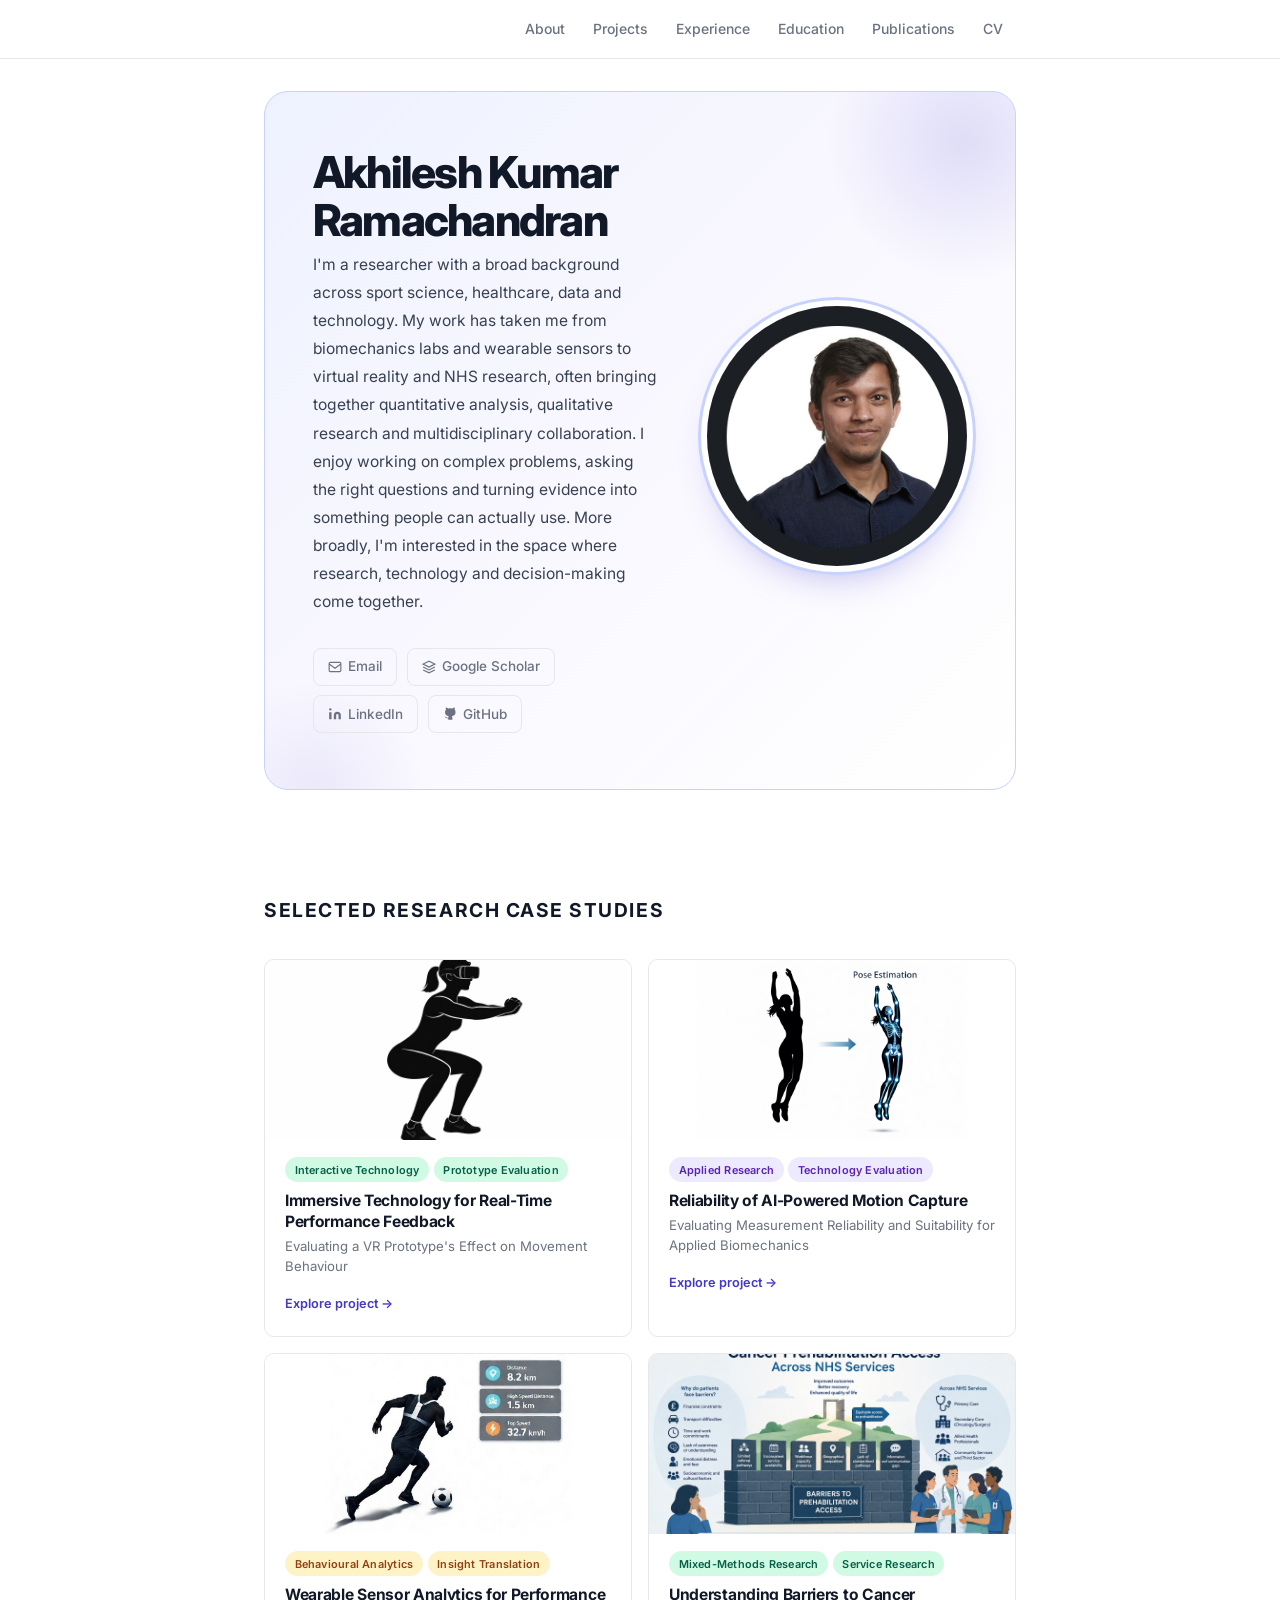
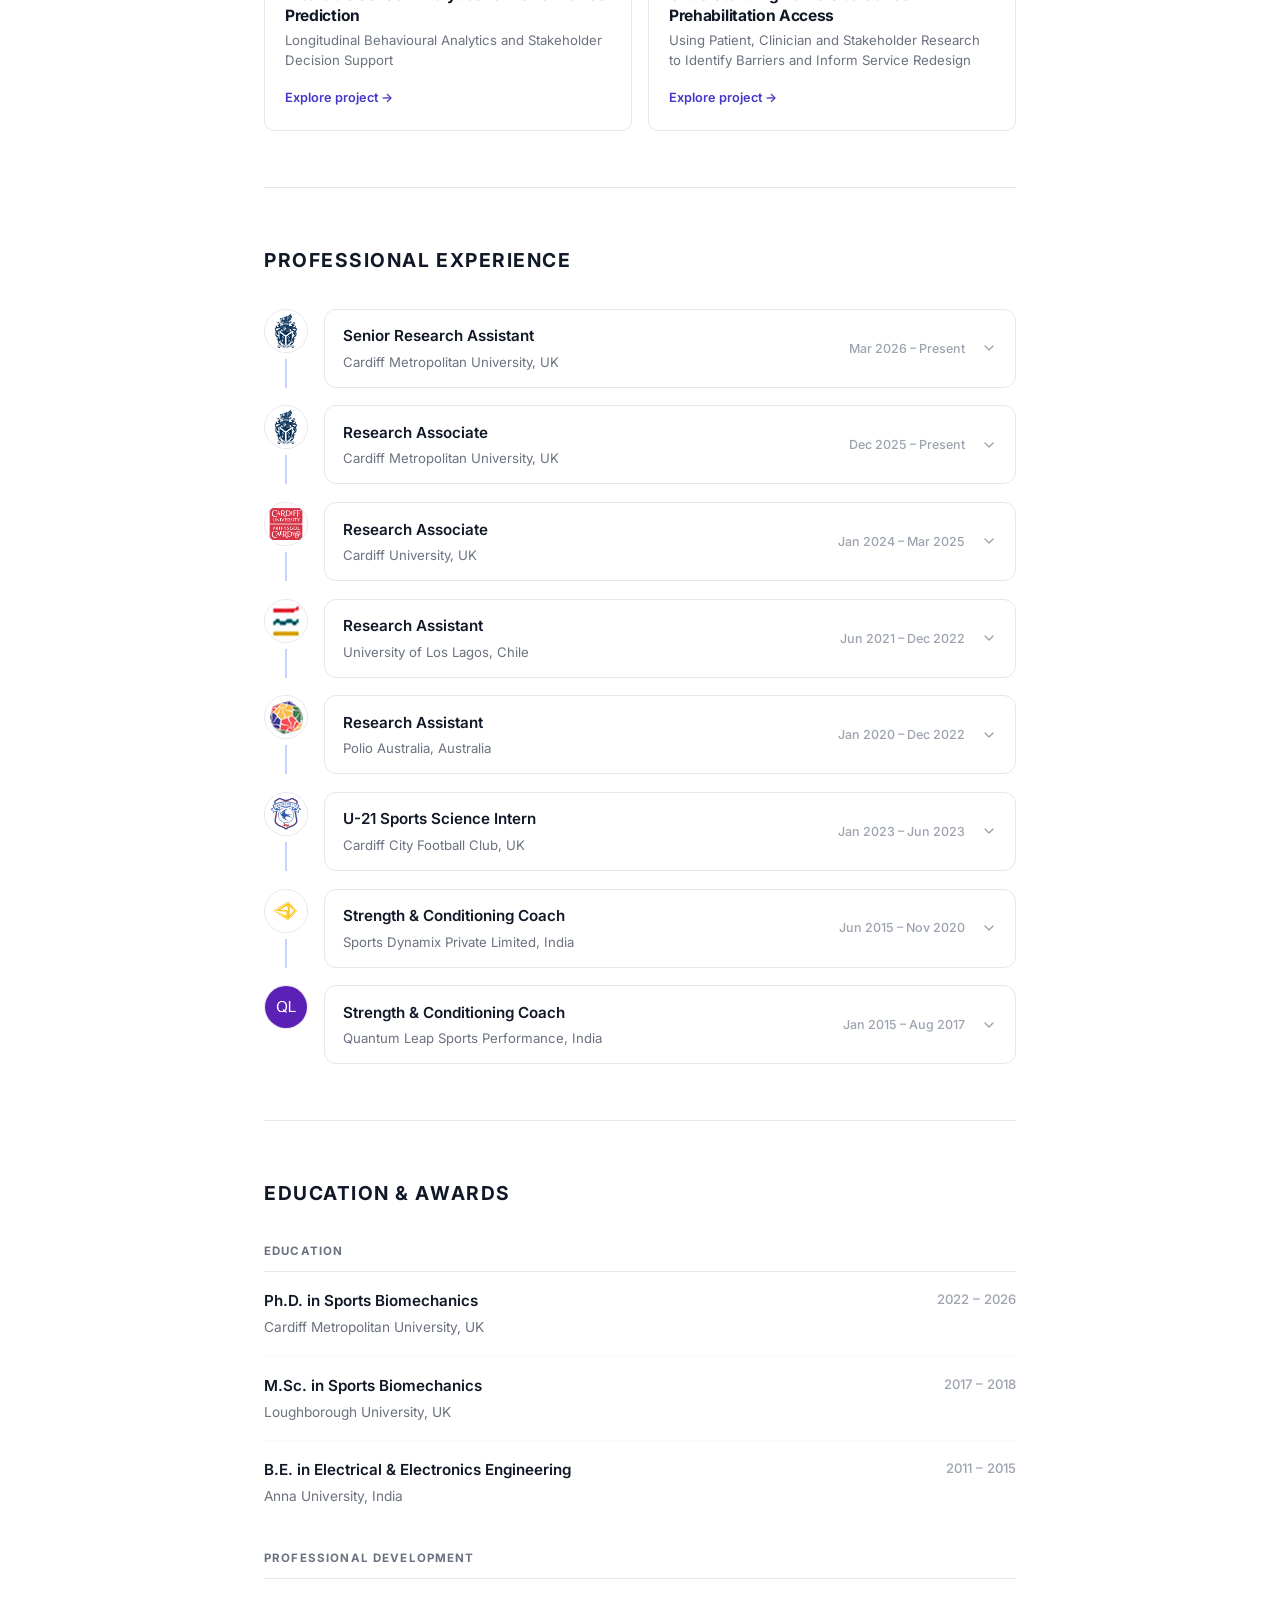
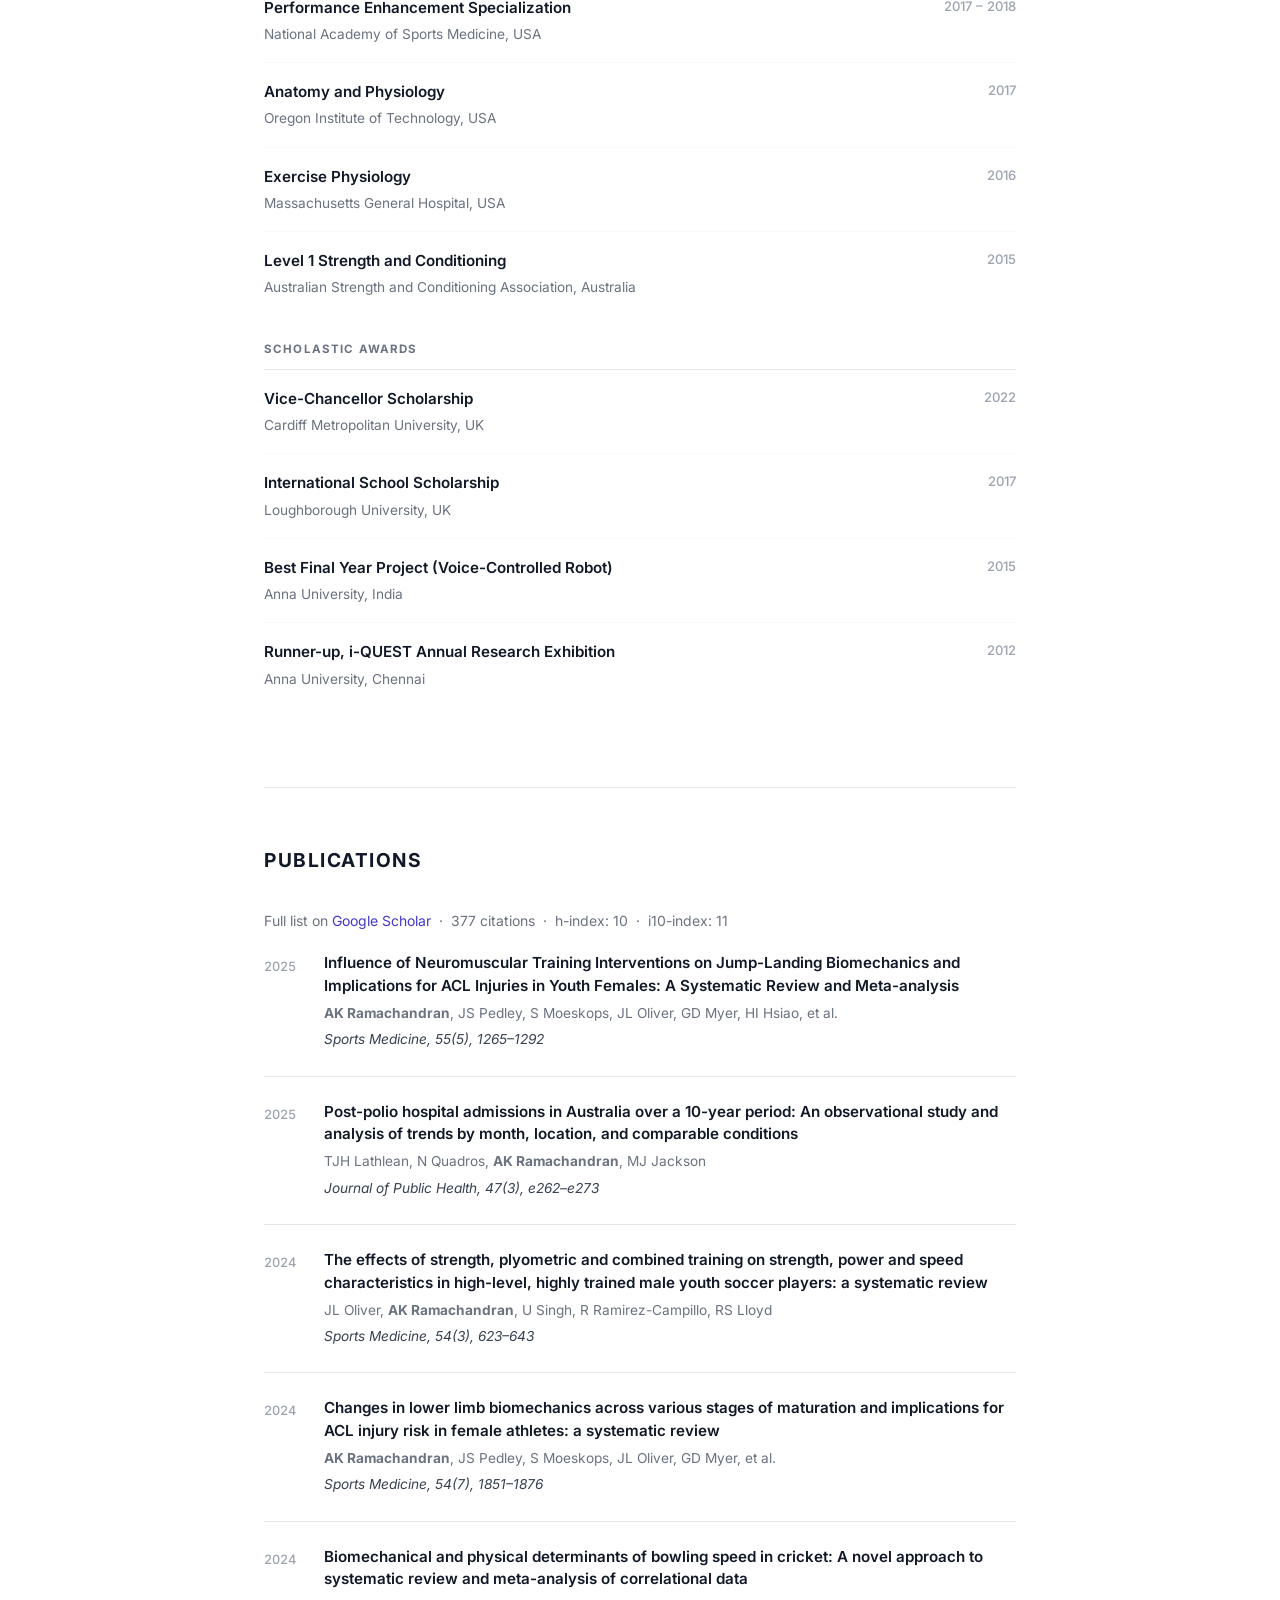
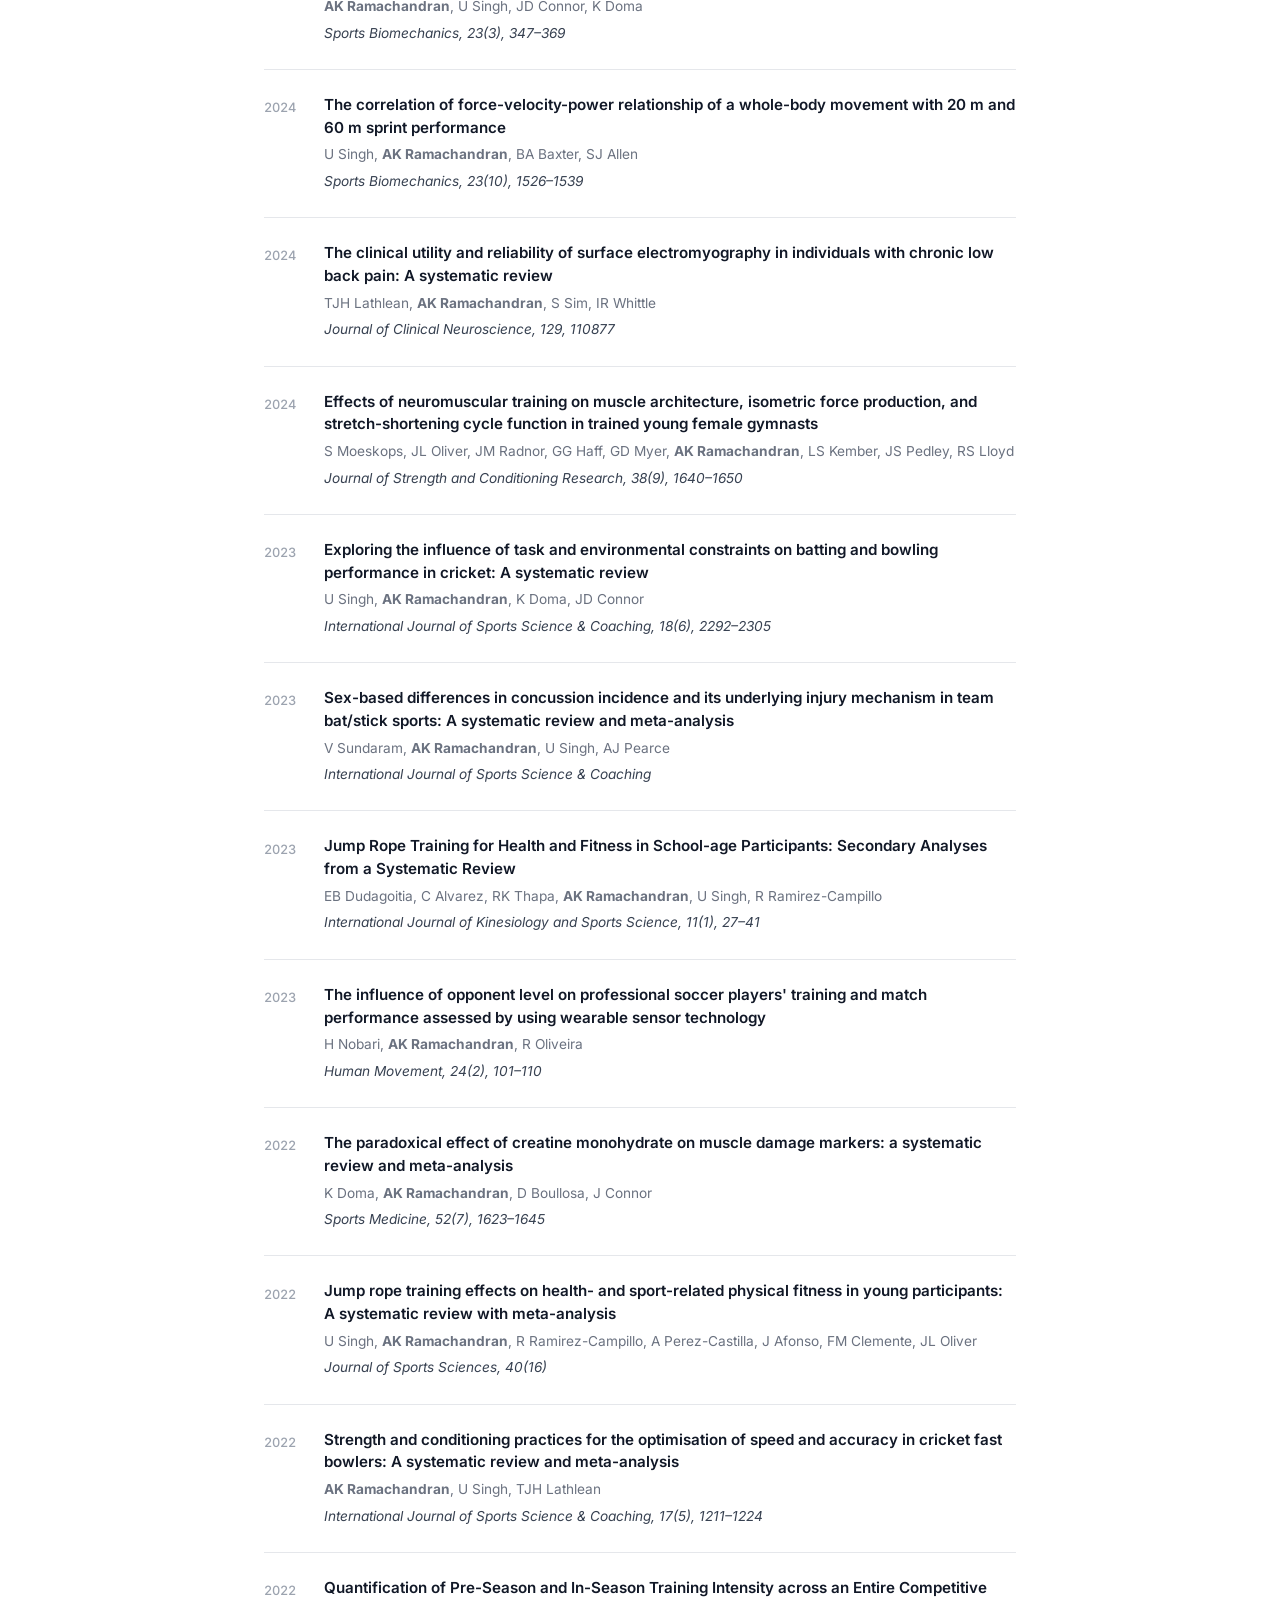
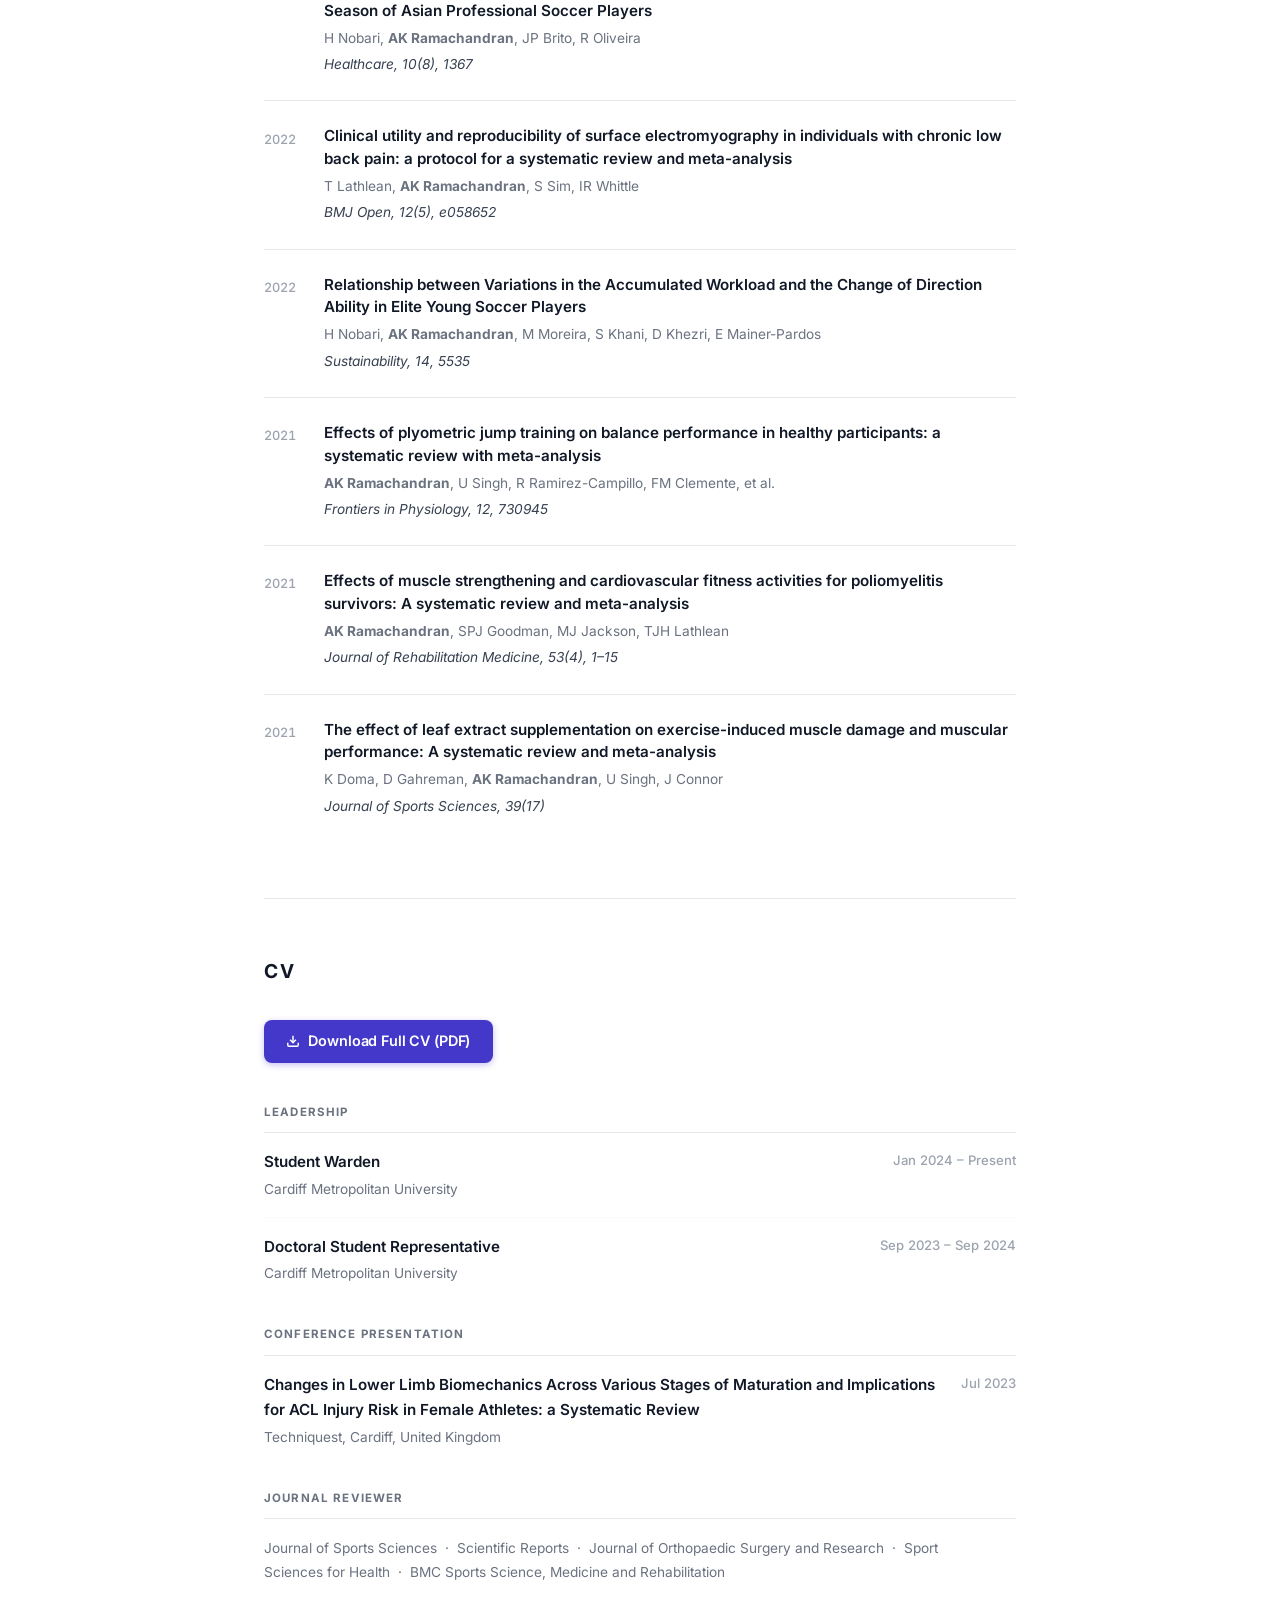
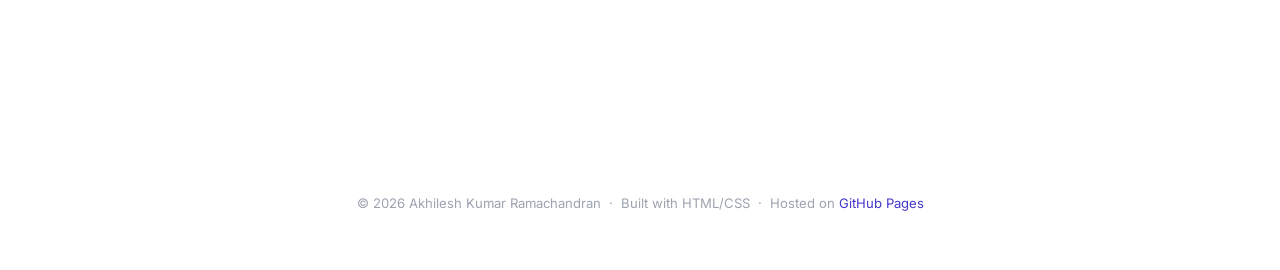
==== commit 62deaf4c: "Move NHS project card to fourth position" ====
--- a/index.html
+++ b/index.html
@@ -64,6 +64,42 @@
       <h2>Selected Research Case Studies</h2>
       <div class="proj-grid">
 
+        <a class="proj-card" href="vr.html">
+          <div class="proj-card-photo">
+            <img src="vr2.jpg" alt="VR real-time performance feedback system" />
+          </div>
+          <div class="proj-card-body">
+            <div class="proj-tags"><span class="jtag jtag-ux">Interactive Technology</span><span class="jtag jtag-ux">Prototype Evaluation</span></div>
+            <h3>Immersive Technology for Real-Time Performance Feedback</h3>
+            <p>Evaluating a VR Prototype's Effect on Movement Behaviour</p>
+            <span class="proj-explore">Explore project &rarr;</span>
+          </div>
+        </a>
+
+        <a class="proj-card" href="mocap.html">
+          <div class="proj-card-photo">
+            <img src="mocap6.jpg" alt="AI-powered motion capture validation study" style="object-fit:contain;background:#fff;" />
+          </div>
+          <div class="proj-card-body">
+            <div class="proj-tags"><span class="jtag jtag-applied">Applied Research</span><span class="jtag jtag-applied">Technology Evaluation</span></div>
+            <h3>Reliability of AI-Powered Motion Capture</h3>
+            <p>Evaluating Measurement Reliability and Suitability for Applied Biomechanics</p>
+            <span class="proj-explore">Explore project &rarr;</span>
+          </div>
+        </a>
+
+        <button type="button" class="proj-card" onclick="openModal('modal-gps')">
+          <div class="proj-card-photo">
+            <img src="gps3.jpg" alt="GPS wearable athlete monitoring" style="object-fit:contain;background:#fff;" />
+          </div>
+          <div class="proj-card-body">
+            <div class="proj-tags"><span class="jtag jtag-data">Behavioural Analytics</span><span class="jtag jtag-data">Insight Translation</span></div>
+            <h3>Wearable Sensor Analytics for Performance Prediction</h3>
+            <p>Longitudinal Behavioural Analytics and Stakeholder Decision Support</p>
+            <span class="proj-explore">Explore project &rarr;</span>
+          </div>
+        </button>
+
         <a class="proj-card" href="nhs.html">
           <div class="proj-card-photo">
             <img src="nhs1.jpg" alt="Understanding barriers to cancer prehabilitation access across NHS services" />
@@ -75,42 +111,6 @@
             <span class="proj-explore">Explore project &rarr;</span>
           </div>
         </a>
-
-        <a class="proj-card" href="vr.html">
-          <div class="proj-card-photo">
-            <img src="vr2.jpg" alt="VR real-time performance feedback system" />
-          </div>
-          <div class="proj-card-body">
-            <div class="proj-tags"><span class="jtag jtag-ux">Interactive Technology</span><span class="jtag jtag-ux">Prototype Evaluation</span></div>
-            <h3>Immersive Technology for Real-Time Performance Feedback</h3>
-            <p>Evaluating a VR Prototype's Effect on Movement Behaviour</p>
-            <span class="proj-explore">Explore project &rarr;</span>
-          </div>
-        </a>
-
-        <a class="proj-card" href="mocap.html">
-          <div class="proj-card-photo">
-            <img src="mocap6.jpg" alt="AI-powered motion capture validation study" style="object-fit:contain;background:#fff;" />
-          </div>
-          <div class="proj-card-body">
-            <div class="proj-tags"><span class="jtag jtag-applied">Applied Research</span><span class="jtag jtag-applied">Technology Evaluation</span></div>
-            <h3>Reliability of AI-Powered Motion Capture</h3>
-            <p>Evaluating Measurement Reliability and Suitability for Applied Biomechanics</p>
-            <span class="proj-explore">Explore project &rarr;</span>
-          </div>
-        </a>
-
-        <button type="button" class="proj-card" onclick="openModal('modal-gps')">
-          <div class="proj-card-photo">
-            <img src="gps3.jpg" alt="GPS wearable athlete monitoring" style="object-fit:contain;background:#fff;" />
-          </div>
-          <div class="proj-card-body">
-            <div class="proj-tags"><span class="jtag jtag-data">Behavioural Analytics</span><span class="jtag jtag-data">Insight Translation</span></div>
-            <h3>Wearable Sensor Analytics for Performance Prediction</h3>
-            <p>Longitudinal Behavioural Analytics and Stakeholder Decision Support</p>
-            <span class="proj-explore">Explore project &rarr;</span>
-          </div>
-        </button>
 
       </div>
     </section>
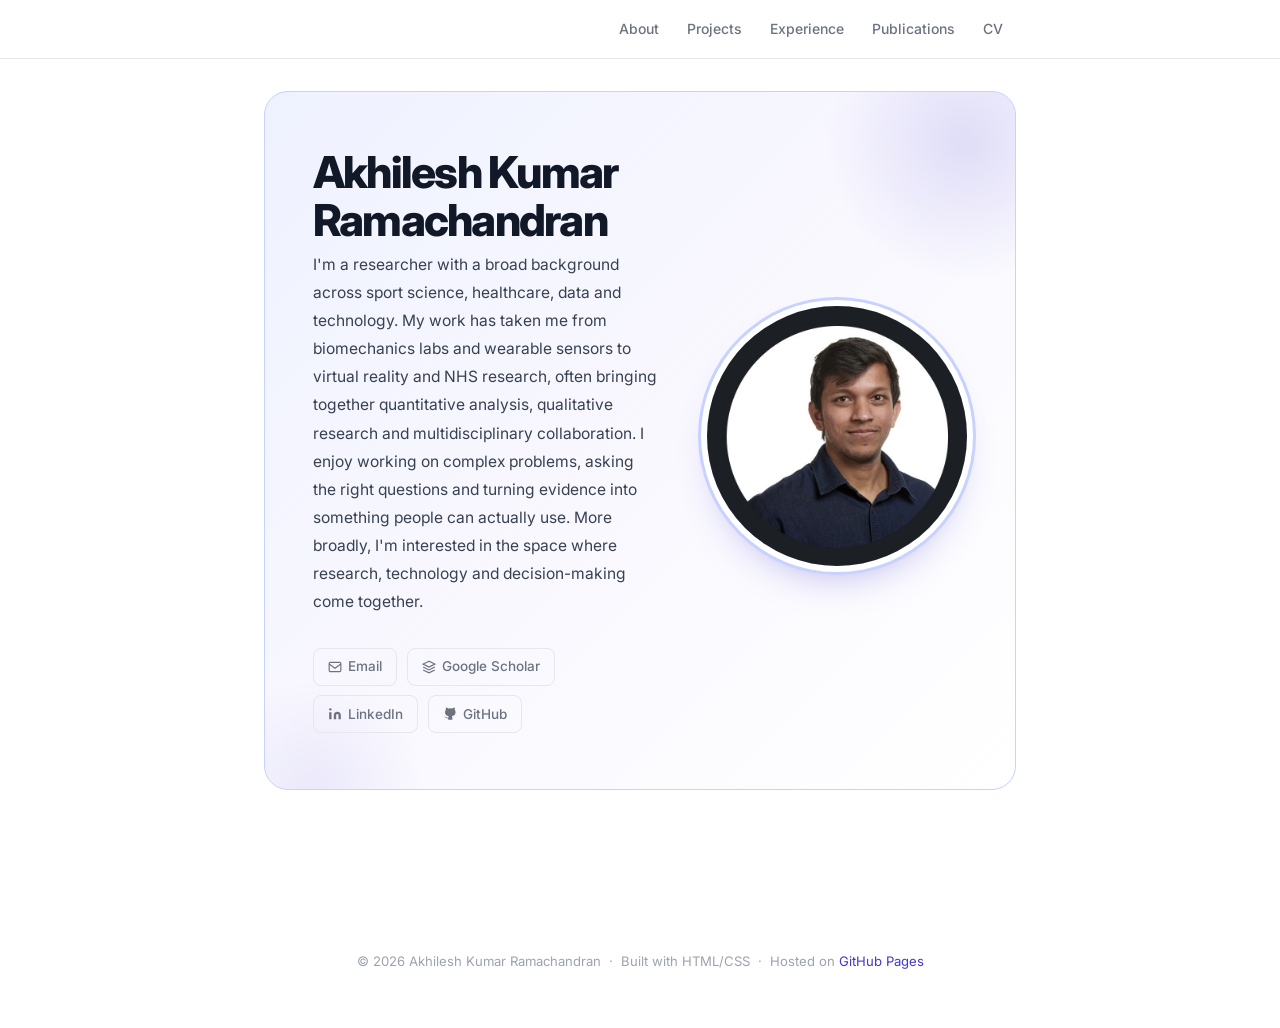
==== commit 7f4f7beb: "Split single-page site into separate pages (About, Projects, Experience, Publications, CV) Reduces i" ====
--- a/index.html
+++ b/index.html
@@ -16,12 +16,11 @@
   <nav>
     <div class="nav-inner">
       <ul>
-        <li><a href="#about">About</a></li>
-        <li><a href="#projects">Projects</a></li>
-        <li><a href="#experience">Experience</a></li>
-        <li><a href="#education">Education</a></li>
-        <li><a href="#publications">Publications</a></li>
-        <li><a href="#cv">CV</a></li>
+        <li><a href="index.html">About</a></li>
+        <li><a href="projects.html">Projects</a></li>
+        <li><a href="experience.html">Experience</a></li>
+        <li><a href="publications.html">Publications</a></li>
+        <li><a href="cv.html">CV</a></li>
       </ul>
     </div>
   </nav>
@@ -59,594 +58,6 @@
       </div>
     </section>
 
-    <!-- Professional Experience -->
-    <section id="projects">
-      <h2>Selected Research Case Studies</h2>
-      <div class="proj-grid">
-
-        <a class="proj-card" href="vr.html">
-          <div class="proj-card-photo">
-            <img src="vr2.jpg" alt="VR real-time performance feedback system" />
-          </div>
-          <div class="proj-card-body">
-            <div class="proj-tags"><span class="jtag jtag-ux">Interactive Technology</span><span class="jtag jtag-ux">Prototype Evaluation</span></div>
-            <h3>Immersive Technology for Real-Time Performance Feedback</h3>
-            <p>Evaluating a VR Prototype's Effect on Movement Behaviour</p>
-            <span class="proj-explore">Explore project &rarr;</span>
-          </div>
-        </a>
-
-        <a class="proj-card" href="mocap.html">
-          <div class="proj-card-photo">
-            <img src="mocap6.jpg" alt="AI-powered motion capture validation study" style="object-fit:contain;background:#fff;" />
-          </div>
-          <div class="proj-card-body">
-            <div class="proj-tags"><span class="jtag jtag-applied">Applied Research</span><span class="jtag jtag-applied">Technology Evaluation</span></div>
-            <h3>Reliability of AI-Powered Motion Capture</h3>
-            <p>Evaluating Measurement Reliability and Suitability for Applied Biomechanics</p>
-            <span class="proj-explore">Explore project &rarr;</span>
-          </div>
-        </a>
-
-        <button type="button" class="proj-card" onclick="openModal('modal-gps')">
-          <div class="proj-card-photo">
-            <img src="gps3.jpg" alt="GPS wearable athlete monitoring" style="object-fit:contain;background:#fff;" />
-          </div>
-          <div class="proj-card-body">
-            <div class="proj-tags"><span class="jtag jtag-data">Behavioural Analytics</span><span class="jtag jtag-data">Insight Translation</span></div>
-            <h3>Wearable Sensor Analytics for Performance Prediction</h3>
-            <p>Longitudinal Behavioural Analytics and Stakeholder Decision Support</p>
-            <span class="proj-explore">Explore project &rarr;</span>
-          </div>
-        </button>
-
-        <a class="proj-card" href="nhs.html">
-          <div class="proj-card-photo">
-            <img src="nhs1.jpg" alt="Understanding barriers to cancer prehabilitation access across NHS services" />
-          </div>
-          <div class="proj-card-body">
-            <div class="proj-tags"><span class="jtag jtag-ux">Mixed-Methods Research</span><span class="jtag jtag-ux">Service Research</span></div>
-            <h3>Understanding Barriers to Cancer Prehabilitation Access</h3>
-            <p>Using Patient, Clinician and Stakeholder Research to Identify Barriers and Inform Service Redesign</p>
-            <span class="proj-explore">Explore project &rarr;</span>
-          </div>
-        </a>
-
-      </div>
-    </section>
-
-    <!-- Professional Experience -->
-    <section id="experience">
-      <h2>Professional Experience</h2>
-      <div class="timeline">
-
-        <div class="tl-item">
-          <div class="tl-marker">
-            <img class="tl-logo" src="logos/cardiffmet2.png" alt="Cardiff Metropolitan University logo" />
-            <div class="tl-marker-line"></div>
-          </div>
-          <details class="tl-content">
-            <summary>
-              <div class="tl-summary-main">
-                <span class="tl-title">Senior Research Assistant</span>
-                <span class="tl-place">Cardiff Metropolitan University, UK</span>
-              </div>
-              <span class="tl-date">Mar 2026 – Present</span>
-              <svg class="tl-chevron" width="16" height="16" viewBox="0 0 24 24" fill="none" stroke="currentColor" stroke-width="2" stroke-linecap="round" stroke-linejoin="round"><polyline points="6 9 12 15 18 9"/></svg>
-            </summary>
-            <ul>
-              <li>Contributed to a multi-round stakeholder consensus process to establish clearer, more consistent decision-making criteria for a clinical care pathway.</li>
-              <li>Supported the design of stakeholder interviews and co-design workshops to translate clinical and patient needs into a practical, deliverable programme.</li>
-              <li>Prepared outputs that translated technical findings into practical recommendations for clinical and service-delivery partners.</li>
-              <li>Automated data-processing workflows, reducing processing time by approximately 70% and improving operational efficiency across the wider research team.</li>
-              <li>Led delivery of multiple concurrent research and technology projects involving more than 100 participants and 1,500+ data-collection trials, coordinating researchers, participants, technical systems and project resources across different phases of delivery.</li>
-              <li>Led evaluation and implementation of a markerless motion-capture technology platform, establishing performance benchmarks, identifying operational requirements and informing workflow and adoption decisions.</li>
-              <li>Worked with researchers and technical stakeholders to translate study and operational requirements into practical testing workflows, helping ensure technical systems and delivery processes met project needs.</li>
-              <li>Contributed to the development and testing of a VR-based feedback intervention, refining the approach based on participant response, technical feasibility and research findings.</li>
-              <li>Managed competing project priorities including participant recruitment, scheduling, technical infrastructure, data collection and project documentation across several concurrent workstreams.</li>
-            </ul>
-          </details>
-        </div>
-
-        <div class="tl-item">
-          <div class="tl-marker">
-            <img class="tl-logo" src="logos/cardiffmet2.png" alt="Cardiff Metropolitan University logo" />
-            <div class="tl-marker-line"></div>
-          </div>
-          <details class="tl-content">
-            <summary>
-              <div class="tl-summary-main">
-                <span class="tl-title">Research Associate</span>
-                <span class="tl-place">Cardiff Metropolitan University, UK</span>
-              </div>
-              <span class="tl-date">Dec 2025 – Present</span>
-              <svg class="tl-chevron" width="16" height="16" viewBox="0 0 24 24" fill="none" stroke="currentColor" stroke-width="2" stroke-linecap="round" stroke-linejoin="round"><polyline points="6 9 12 15 18 9"/></svg>
-            </summary>
-            <ul>
-              <li>Led evaluation of a business growth and leadership programme, analysing engagement and performance data to evidence impact for stakeholders.</li>
-              <li>Evaluated the impact of a digital skills initiative across multiple sites, translating outcomes data into clear findings on participation and confidence.</li>
-            </ul>
-          </details>
-        </div>
-
-        <div class="tl-item">
-          <div class="tl-marker">
-            <img class="tl-logo" src="logos/cardiffuni.png" alt="Cardiff University logo" />
-            <div class="tl-marker-line"></div>
-          </div>
-          <details class="tl-content">
-            <summary>
-              <div class="tl-summary-main">
-                <span class="tl-title">Research Associate</span>
-                <span class="tl-place">Cardiff University, UK</span>
-              </div>
-              <span class="tl-date">Jan 2024 – Mar 2025</span>
-              <svg class="tl-chevron" width="16" height="16" viewBox="0 0 24 24" fill="none" stroke="currentColor" stroke-width="2" stroke-linecap="round" stroke-linejoin="round"><polyline points="6 9 12 15 18 9"/></svg>
-            </summary>
-            <ul>
-              <li>Led the qualitative research workstream within a £1M NHS cancer prehabilitation programme, working with healthcare, academic and community stakeholders across multiple sites.</li>
-              <li>Gathered and synthesised patient and stakeholder perspectives through qualitative research to identify barriers and opportunities for service improvement.</li>
-              <li>Translated research findings into clear, actionable recommendations that informed service redesign, patient engagement approaches and staff training.</li>
-              <li>Coordinated stakeholders with differing priorities and requirements, helping convert research findings and operational constraints into practical delivery actions.</li>
-              <li>Managed site-level research activity, participant engagement, governance documentation and stakeholder communication across multiple NHS environments.</li>
-            </ul>
-          </details>
-        </div>
-
-        <div class="tl-item">
-          <div class="tl-marker">
-            <img class="tl-logo" src="logos/loslagos.png" alt="University of Los Lagos logo" />
-            <div class="tl-marker-line"></div>
-          </div>
-          <details class="tl-content">
-            <summary>
-              <div class="tl-summary-main">
-                <span class="tl-title">Research Assistant</span>
-                <span class="tl-place">University of Los Lagos, Chile</span>
-              </div>
-              <span class="tl-date">Jun 2021 – Dec 2022</span>
-              <svg class="tl-chevron" width="16" height="16" viewBox="0 0 24 24" fill="none" stroke="currentColor" stroke-width="2" stroke-linecap="round" stroke-linejoin="round"><polyline points="6 9 12 15 18 9"/></svg>
-            </summary>
-            <ul>
-              <li>Managed longitudinal datasets containing more than 400 participant records collected across a 48-week monitoring programme.</li>
-              <li>Developed analytical frameworks for large longitudinal datasets and translated findings into clear outputs for multidisciplinary stakeholders.</li>
-            </ul>
-          </details>
-        </div>
-
-        <div class="tl-item">
-          <div class="tl-marker">
-            <img class="tl-logo" src="logos/polioaus.png" alt="Polio Australia logo" />
-            <div class="tl-marker-line"></div>
-          </div>
-          <details class="tl-content">
-            <summary>
-              <div class="tl-summary-main">
-                <span class="tl-title">Research Assistant</span>
-                <span class="tl-place">Polio Australia, Australia</span>
-              </div>
-              <span class="tl-date">Jan 2020 – Dec 2022</span>
-              <svg class="tl-chevron" width="16" height="16" viewBox="0 0 24 24" fill="none" stroke="currentColor" stroke-width="2" stroke-linecap="round" stroke-linejoin="round"><polyline points="6 9 12 15 18 9"/></svg>
-            </summary>
-            <ul>
-              <li>Analysed a decade of national health data to map long-term trends, producing evidence that directly informed public health strategy.</li>
-              <li>Led an evaluation of intervention programmes, translating outcomes data into recommendations for practitioners and policy stakeholders.</li>
-            </ul>
-          </details>
-        </div>
-
-        <div class="tl-item">
-          <div class="tl-marker">
-            <img class="tl-logo" src="logos/cardiffcity.png" alt="Cardiff City Football Club logo" />
-            <div class="tl-marker-line"></div>
-          </div>
-          <details class="tl-content">
-            <summary>
-              <div class="tl-summary-main">
-                <span class="tl-title">U-21 Sports Science Intern</span>
-                <span class="tl-place">Cardiff City Football Club, UK</span>
-              </div>
-              <span class="tl-date">Jan 2023 – Jun 2023</span>
-              <svg class="tl-chevron" width="16" height="16" viewBox="0 0 24 24" fill="none" stroke="currentColor" stroke-width="2" stroke-linecap="round" stroke-linejoin="round"><polyline points="6 9 12 15 18 9"/></svg>
-            </summary>
-            <ul>
-              <li>Collected and analysed performance data, translating findings into individualised, practical recommendations for coaching and support staff.</li>
-            </ul>
-          </details>
-        </div>
-
-        <div class="tl-item">
-          <div class="tl-marker">
-            <img class="tl-logo" src="logos/sportsdynamix.png" alt="Sports Dynamix logo" />
-            <div class="tl-marker-line"></div>
-          </div>
-          <details class="tl-content">
-            <summary>
-              <div class="tl-summary-main">
-                <span class="tl-title">Strength &amp; Conditioning Coach</span>
-                <span class="tl-place">Sports Dynamix Private Limited, India</span>
-              </div>
-              <span class="tl-date">Jun 2015 – Nov 2020</span>
-              <svg class="tl-chevron" width="16" height="16" viewBox="0 0 24 24" fill="none" stroke="currentColor" stroke-width="2" stroke-linecap="round" stroke-linejoin="round"><polyline points="6 9 12 15 18 9"/></svg>
-            </summary>
-            <ul>
-              <li>Managed athlete testing, monitoring and programme delivery across multiple sporting environments.</li>
-              <li>Coordinated procurement, vendor relationships, equipment installation and maintenance planning for performance and testing facilities.</li>
-              <li>Worked directly with athletes, coaches and operational staff to understand performance needs and adapt training and monitoring approaches accordingly.</li>
-            </ul>
-          </details>
-        </div>
-
-        <div class="tl-item">
-          <div class="tl-marker">
-            <img class="tl-logo" src="logos/quantumleap.png" alt="Quantum Leap Sports Performance logo" />
-          </div>
-          <details class="tl-content">
-            <summary>
-              <div class="tl-summary-main">
-                <span class="tl-title">Strength &amp; Conditioning Coach</span>
-                <span class="tl-place">Quantum Leap Sports Performance, India</span>
-              </div>
-              <span class="tl-date">Jan 2015 – Aug 2017</span>
-              <svg class="tl-chevron" width="16" height="16" viewBox="0 0 24 24" fill="none" stroke="currentColor" stroke-width="2" stroke-linecap="round" stroke-linejoin="round"><polyline points="6 9 12 15 18 9"/></svg>
-            </summary>
-            <ul>
-              <li>Delivered strength and conditioning programmes for competitive athletes across multiple sports.</li>
-            </ul>
-          </details>
-        </div>
-
-      </div>
-    </section>
-
-    <!-- Projects / Research -->
-    <section id="education">
-      <h2>Education &amp; Awards</h2>
-      <div class="cv-section">
-        <h3>Education</h3>
-        <div class="cv-entry">
-          <div>
-            <div class="cv-title">Ph.D. in Sports Biomechanics</div>
-            <div class="cv-place">Cardiff Metropolitan University, UK</div>
-          </div>
-          <div class="cv-date">2022 – 2026</div>
-        </div>
-        <div class="cv-entry">
-          <div>
-            <div class="cv-title">M.Sc. in Sports Biomechanics</div>
-            <div class="cv-place">Loughborough University, UK</div>
-          </div>
-          <div class="cv-date">2017 – 2018</div>
-        </div>
-        <div class="cv-entry">
-          <div>
-            <div class="cv-title">B.E. in Electrical &amp; Electronics Engineering</div>
-            <div class="cv-place">Anna University, India</div>
-          </div>
-          <div class="cv-date">2011 – 2015</div>
-        </div>
-      </div>
-
-      <div class="cv-section">
-        <h3>Professional Development</h3>
-        <div class="cv-entry">
-          <div>
-            <div class="cv-title">Performance Enhancement Specialization</div>
-            <div class="cv-place">National Academy of Sports Medicine, USA</div>
-          </div>
-          <div class="cv-date">2017 – 2018</div>
-        </div>
-        <div class="cv-entry">
-          <div>
-            <div class="cv-title">Anatomy and Physiology</div>
-            <div class="cv-place">Oregon Institute of Technology, USA</div>
-          </div>
-          <div class="cv-date">2017</div>
-        </div>
-        <div class="cv-entry">
-          <div>
-            <div class="cv-title">Exercise Physiology</div>
-            <div class="cv-place">Massachusetts General Hospital, USA</div>
-          </div>
-          <div class="cv-date">2016</div>
-        </div>
-        <div class="cv-entry">
-          <div>
-            <div class="cv-title">Level 1 Strength and Conditioning</div>
-            <div class="cv-place">Australian Strength and Conditioning Association, Australia</div>
-          </div>
-          <div class="cv-date">2015</div>
-        </div>
-      </div>
-
-      <div class="cv-section">
-        <h3>Scholastic Awards</h3>
-        <div class="cv-entry">
-          <div>
-            <div class="cv-title">Vice-Chancellor Scholarship</div>
-            <div class="cv-place">Cardiff Metropolitan University, UK</div>
-          </div>
-          <div class="cv-date">2022</div>
-        </div>
-        <div class="cv-entry">
-          <div>
-            <div class="cv-title">International School Scholarship</div>
-            <div class="cv-place">Loughborough University, UK</div>
-          </div>
-          <div class="cv-date">2017</div>
-        </div>
-        <div class="cv-entry">
-          <div>
-            <div class="cv-title">Best Final Year Project (Voice-Controlled Robot)</div>
-            <div class="cv-place">Anna University, India</div>
-          </div>
-          <div class="cv-date">2015</div>
-        </div>
-        <div class="cv-entry">
-          <div>
-            <div class="cv-title">Runner-up, i-QUEST Annual Research Exhibition</div>
-            <div class="cv-place">Anna University, Chennai</div>
-          </div>
-          <div class="cv-date">2012</div>
-        </div>
-      </div>
-
-    </section>
-
-    <!-- Publications -->
-    <section id="publications">
-      <h2>Publications</h2>
-      <p style="margin-bottom:1.25rem; font-size:0.875rem; color:#6b7280;">
-        Full list on <a href="https://scholar.google.com/citations?user=wJAbYaUAAAAJ&hl=en" target="_blank" rel="noopener">Google Scholar</a>
-        &nbsp;&middot;&nbsp; 377 citations &nbsp;&middot;&nbsp; h-index: 10 &nbsp;&middot;&nbsp; i10-index: 11
-      </p>
-      <ul class="pub-list">
-
-        <li class="pub-item">
-          <span class="pub-year">2025</span>
-          <div class="pub-content">
-            <p class="pub-title"><a href="https://doi.org/10.1007/s40279-025-02190-w" target="_blank" rel="noopener">Influence of Neuromuscular Training Interventions on Jump-Landing Biomechanics and Implications for ACL Injuries in Youth Females: A Systematic Review and Meta-analysis</a></p>
-            <p class="pub-authors"><strong>AK Ramachandran</strong>, JS Pedley, S Moeskops, JL Oliver, GD Myer, HI Hsiao, et al.</p>
-            <p class="pub-venue">Sports Medicine, 55(5), 1265–1292</p>
-          </div>
-        </li>
-
-        <li class="pub-item">
-          <span class="pub-year">2025</span>
-          <div class="pub-content">
-            <p class="pub-title"><a href="https://doi.org/10.1093/pubmed/fdaf029" target="_blank" rel="noopener">Post-polio hospital admissions in Australia over a 10-year period: An observational study and analysis of trends by month, location, and comparable conditions</a></p>
-            <p class="pub-authors">TJH Lathlean, N Quadros, <strong>AK Ramachandran</strong>, MJ Jackson</p>
-            <p class="pub-venue">Journal of Public Health, 47(3), e262–e273</p>
-          </div>
-        </li>
-
-        <li class="pub-item">
-          <span class="pub-year">2024</span>
-          <div class="pub-content">
-            <p class="pub-title"><a href="https://doi.org/10.1007/s40279-023-01944-8" target="_blank" rel="noopener">The effects of strength, plyometric and combined training on strength, power and speed characteristics in high-level, highly trained male youth soccer players: a systematic review</a></p>
-            <p class="pub-authors">JL Oliver, <strong>AK Ramachandran</strong>, U Singh, R Ramirez-Campillo, RS Lloyd</p>
-            <p class="pub-venue">Sports Medicine, 54(3), 623–643</p>
-          </div>
-        </li>
-
-        <li class="pub-item">
-          <span class="pub-year">2024</span>
-          <div class="pub-content">
-            <p class="pub-title"><a href="https://doi.org/10.1007/s40279-024-02022-3" target="_blank" rel="noopener">Changes in lower limb biomechanics across various stages of maturation and implications for ACL injury risk in female athletes: a systematic review</a></p>
-            <p class="pub-authors"><strong>AK Ramachandran</strong>, JS Pedley, S Moeskops, JL Oliver, GD Myer, et al.</p>
-            <p class="pub-venue">Sports Medicine, 54(7), 1851–1876</p>
-          </div>
-        </li>
-
-        <li class="pub-item">
-          <span class="pub-year">2024</span>
-          <div class="pub-content">
-            <p class="pub-title"><a href="https://doi.org/10.1080/14763141.2020.1858152" target="_blank" rel="noopener">Biomechanical and physical determinants of bowling speed in cricket: A novel approach to systematic review and meta-analysis of correlational data</a></p>
-            <p class="pub-authors"><strong>AK Ramachandran</strong>, U Singh, JD Connor, K Doma</p>
-            <p class="pub-venue">Sports Biomechanics, 23(3), 347–369</p>
-          </div>
-        </li>
-
-        <li class="pub-item">
-          <span class="pub-year">2024</span>
-          <div class="pub-content">
-            <p class="pub-title"><a href="https://doi.org/10.1080/14763141.2021.1951344" target="_blank" rel="noopener">The correlation of force-velocity-power relationship of a whole-body movement with 20 m and 60 m sprint performance</a></p>
-            <p class="pub-authors">U Singh, <strong>AK Ramachandran</strong>, BA Baxter, SJ Allen</p>
-            <p class="pub-venue">Sports Biomechanics, 23(10), 1526–1539</p>
-          </div>
-        </li>
-
-        <li class="pub-item">
-          <span class="pub-year">2024</span>
-          <div class="pub-content">
-            <p class="pub-title"><a href="https://doi.org/10.1016/j.jocn.2024.110877" target="_blank" rel="noopener">The clinical utility and reliability of surface electromyography in individuals with chronic low back pain: A systematic review</a></p>
-            <p class="pub-authors">TJH Lathlean, <strong>AK Ramachandran</strong>, S Sim, IR Whittle</p>
-            <p class="pub-venue">Journal of Clinical Neuroscience, 129, 110877</p>
-          </div>
-        </li>
-
-        <li class="pub-item">
-          <span class="pub-year">2024</span>
-          <div class="pub-content">
-            <p class="pub-title"><a href="https://doi.org/10.1519/JSC.0000000000004856" target="_blank" rel="noopener">Effects of neuromuscular training on muscle architecture, isometric force production, and stretch-shortening cycle function in trained young female gymnasts</a></p>
-            <p class="pub-authors">S Moeskops, JL Oliver, JM Radnor, GG Haff, GD Myer, <strong>AK Ramachandran</strong>, LS Kember, JS Pedley, RS Lloyd</p>
-            <p class="pub-venue">Journal of Strength and Conditioning Research, 38(9), 1640–1650</p>
-          </div>
-        </li>
-
-        <li class="pub-item">
-          <span class="pub-year">2023</span>
-          <div class="pub-content">
-            <p class="pub-title"><a href="https://doi.org/10.1177/17479541231181549" target="_blank" rel="noopener">Exploring the influence of task and environmental constraints on batting and bowling performance in cricket: A systematic review</a></p>
-            <p class="pub-authors">U Singh, <strong>AK Ramachandran</strong>, K Doma, JD Connor</p>
-            <p class="pub-venue">International Journal of Sports Science &amp; Coaching, 18(6), 2292–2305</p>
-          </div>
-        </li>
-
-        <li class="pub-item">
-          <span class="pub-year">2023</span>
-          <div class="pub-content">
-            <p class="pub-title"><a href="https://doi.org/10.1177/17479541221131650" target="_blank" rel="noopener">Sex-based differences in concussion incidence and its underlying injury mechanism in team bat/stick sports: A systematic review and meta-analysis</a></p>
-            <p class="pub-authors">V Sundaram, <strong>AK Ramachandran</strong>, U Singh, AJ Pearce</p>
-            <p class="pub-venue">International Journal of Sports Science &amp; Coaching</p>
-          </div>
-        </li>
-
-        <li class="pub-item">
-          <span class="pub-year">2023</span>
-          <div class="pub-content">
-            <p class="pub-title"><a href="https://doi.org/10.7575/aiac.ijkss.v.11n.1p.27" target="_blank" rel="noopener">Jump Rope Training for Health and Fitness in School-age Participants: Secondary Analyses from a Systematic Review</a></p>
-            <p class="pub-authors">EB Dudagoitia, C Alvarez, RK Thapa, <strong>AK Ramachandran</strong>, U Singh, R Ramirez-Campillo</p>
-            <p class="pub-venue">International Journal of Kinesiology and Sports Science, 11(1), 27–41</p>
-          </div>
-        </li>
-
-        <li class="pub-item">
-          <span class="pub-year">2023</span>
-          <div class="pub-content">
-            <p class="pub-title"><a href="https://doi.org/10.5114/hm.2023.117164" target="_blank" rel="noopener">The influence of opponent level on professional soccer players' training and match performance assessed by using wearable sensor technology</a></p>
-            <p class="pub-authors">H Nobari, <strong>AK Ramachandran</strong>, R Oliveira</p>
-            <p class="pub-venue">Human Movement, 24(2), 101–110</p>
-          </div>
-        </li>
-
-        <li class="pub-item">
-          <span class="pub-year">2022</span>
-          <div class="pub-content">
-            <p class="pub-title"><a href="https://doi.org/10.1007/s40279-022-01640-z" target="_blank" rel="noopener">The paradoxical effect of creatine monohydrate on muscle damage markers: a systematic review and meta-analysis</a></p>
-            <p class="pub-authors">K Doma, <strong>AK Ramachandran</strong>, D Boullosa, J Connor</p>
-            <p class="pub-venue">Sports Medicine, 52(7), 1623–1645</p>
-          </div>
-        </li>
-
-        <li class="pub-item">
-          <span class="pub-year">2022</span>
-          <div class="pub-content">
-            <p class="pub-title"><a href="https://doi.org/10.1080/02640414.2022.2099161" target="_blank" rel="noopener">Jump rope training effects on health- and sport-related physical fitness in young participants: A systematic review with meta-analysis</a></p>
-            <p class="pub-authors">U Singh, <strong>AK Ramachandran</strong>, R Ramirez-Campillo, A Perez-Castilla, J Afonso, FM Clemente, JL Oliver</p>
-            <p class="pub-venue">Journal of Sports Sciences, 40(16)</p>
-          </div>
-        </li>
-
-        <li class="pub-item">
-          <span class="pub-year">2022</span>
-          <div class="pub-content">
-            <p class="pub-title"><a href="https://doi.org/10.1177/17479541211070938" target="_blank" rel="noopener">Strength and conditioning practices for the optimisation of speed and accuracy in cricket fast bowlers: A systematic review and meta-analysis</a></p>
-            <p class="pub-authors"><strong>AK Ramachandran</strong>, U Singh, TJH Lathlean</p>
-            <p class="pub-venue">International Journal of Sports Science &amp; Coaching, 17(5), 1211–1224</p>
-          </div>
-        </li>
-
-        <li class="pub-item">
-          <span class="pub-year">2022</span>
-          <div class="pub-content">
-            <p class="pub-title"><a href="https://doi.org/10.3390/healthcare10081367" target="_blank" rel="noopener">Quantification of Pre-Season and In-Season Training Intensity across an Entire Competitive Season of Asian Professional Soccer Players</a></p>
-            <p class="pub-authors">H Nobari, <strong>AK Ramachandran</strong>, JP Brito, R Oliveira</p>
-            <p class="pub-venue">Healthcare, 10(8), 1367</p>
-          </div>
-        </li>
-
-        <li class="pub-item">
-          <span class="pub-year">2022</span>
-          <div class="pub-content">
-            <p class="pub-title"><a href="https://doi.org/10.1136/bmjopen-2021-058652" target="_blank" rel="noopener">Clinical utility and reproducibility of surface electromyography in individuals with chronic low back pain: a protocol for a systematic review and meta-analysis</a></p>
-            <p class="pub-authors">T Lathlean, <strong>AK Ramachandran</strong>, S Sim, IR Whittle</p>
-            <p class="pub-venue">BMJ Open, 12(5), e058652</p>
-          </div>
-        </li>
-
-        <li class="pub-item">
-          <span class="pub-year">2022</span>
-          <div class="pub-content">
-            <p class="pub-title"><a href="https://doi.org/10.3390/su14095535" target="_blank" rel="noopener">Relationship between Variations in the Accumulated Workload and the Change of Direction Ability in Elite Young Soccer Players</a></p>
-            <p class="pub-authors">H Nobari, <strong>AK Ramachandran</strong>, M Moreira, S Khani, D Khezri, E Mainer-Pardos</p>
-            <p class="pub-venue">Sustainability, 14, 5535</p>
-          </div>
-        </li>
-
-        <li class="pub-item">
-          <span class="pub-year">2021</span>
-          <div class="pub-content">
-            <p class="pub-title"><a href="https://doi.org/10.3389/fphys.2021.730945" target="_blank" rel="noopener">Effects of plyometric jump training on balance performance in healthy participants: a systematic review with meta-analysis</a></p>
-            <p class="pub-authors"><strong>AK Ramachandran</strong>, U Singh, R Ramirez-Campillo, FM Clemente, et al.</p>
-            <p class="pub-venue">Frontiers in Physiology, 12, 730945</p>
-          </div>
-        </li>
-
-        <li class="pub-item">
-          <span class="pub-year">2021</span>
-          <div class="pub-content">
-            <p class="pub-title"><a href="https://doi.org/10.2340/16501977-2832" target="_blank" rel="noopener">Effects of muscle strengthening and cardiovascular fitness activities for poliomyelitis survivors: A systematic review and meta-analysis</a></p>
-            <p class="pub-authors"><strong>AK Ramachandran</strong>, SPJ Goodman, MJ Jackson, TJH Lathlean</p>
-            <p class="pub-venue">Journal of Rehabilitation Medicine, 53(4), 1–15</p>
-          </div>
-        </li>
-
-        <li class="pub-item">
-          <span class="pub-year">2021</span>
-          <div class="pub-content">
-            <p class="pub-title"><a href="https://doi.org/10.1080/02640414.2021.1911050" target="_blank" rel="noopener">The effect of leaf extract supplementation on exercise-induced muscle damage and muscular performance: A systematic review and meta-analysis</a></p>
-            <p class="pub-authors">K Doma, D Gahreman, <strong>AK Ramachandran</strong>, U Singh, J Connor</p>
-            <p class="pub-venue">Journal of Sports Sciences, 39(17)</p>
-          </div>
-        </li>
-
-      </ul>
-    </section>
-
-
-
-        <!-- CV -->
-    <section id="cv">
-      <h2>CV</h2>
-
-      <a class="cv-download" href="cv.pdf" target="_blank">
-        <svg width="14" height="14" viewBox="0 0 24 24" fill="none" stroke="currentColor" stroke-width="2.5"><path d="M21 15v4a2 2 0 0 1-2 2H5a2 2 0 0 1-2-2v-4"/><polyline points="7 10 12 15 17 10"/><line x1="12" y1="15" x2="12" y2="3"/></svg>
-        Download Full CV (PDF)
-      </a>
-
-      <div class="cv-section">
-        <h3>Leadership</h3>
-        <div class="cv-entry">
-          <div>
-            <div class="cv-title">Student Warden</div>
-            <div class="cv-place">Cardiff Metropolitan University</div>
-          </div>
-          <div class="cv-date">Jan 2024 – Present</div>
-        </div>
-        <div class="cv-entry">
-          <div>
-            <div class="cv-title">Doctoral Student Representative</div>
-            <div class="cv-place">Cardiff Metropolitan University</div>
-          </div>
-          <div class="cv-date">Sep 2023 – Sep 2024</div>
-        </div>
-      </div>
-
-      <div class="cv-section">
-        <h3>Conference Presentation</h3>
-        <div class="cv-entry">
-          <div>
-            <div class="cv-title">Changes in Lower Limb Biomechanics Across Various Stages of Maturation and Implications for ACL Injury Risk in Female Athletes: a Systematic Review</div>
-            <div class="cv-place">Techniquest, Cardiff, United Kingdom</div>
-          </div>
-          <div class="cv-date">Jul 2023</div>
-        </div>
-      </div>
-
-      <div class="cv-section">
-        <h3>Journal Reviewer</h3>
-        <div class="cv-entry">
-          <div>
-            <div class="cv-place">Journal of Sports Sciences &nbsp;&middot;&nbsp; Scientific Reports &nbsp;&middot;&nbsp; Journal of Orthopaedic Surgery and Research &nbsp;&middot;&nbsp; Sport Sciences for Health &nbsp;&middot;&nbsp; BMC Sports Science, Medicine and Rehabilitation</div>
-          </div>
-          <div class="cv-date"></div>
-        </div>
-      </div>
-
-
-    </section>
-
   </main>
 
   <footer>
@@ -655,320 +66,5 @@
     Hosted on <a href="https://pages.github.com">GitHub Pages</a>
   </footer>
 
-<!-- Modals -->
-    <div id="modal-mocap" class="modal-overlay">
-      <div class="modal-box">
-        <div class="modal-header vis-purple">
-          <button class="modal-close" onclick="closeModal('modal-mocap')">&#x2715;</button>
-          <div class="modal-header-icon"><svg width="36" height="36" viewBox="0 0 24 24" fill="none" stroke="white" stroke-width="1.5" stroke-linecap="round" stroke-linejoin="round"><path d="M3 7V5a2 2 0 0 1 2-2h2"/><path d="M17 3h2a2 2 0 0 1 2 2v2"/><path d="M21 17v2a2 2 0 0 1-2 2h-2"/><path d="M7 21H5a2 2 0 0 1-2-2v-2"/><rect x="7" y="7" width="10" height="10" rx="1"/></svg></div>
-          <h2>Accuracy of AI-Powered Motion Capture: A Validation Study</h2>
-          <p>Markerless Motion Capture Validation &middot; Cardiff Met &middot; 2022&ndash;Present</p>
-        </div>
-        <div class="modal-body">
-          <div class="modal-img-banner">
-            <img src="mocap6.jpg" alt="Markerless motion capture" style="object-fit:cover;background:#111;" />
-            <div class="banner-quote">"Can markerless motion capture reliably measure jump-landing biomechanics in youth female athletes?"</div>
-          </div>
-          <div class="stat-grid">
-            <div class="stat"><div class="stat-n">30</div><div class="stat-l">Participants</div></div>
-            <div class="stat"><div class="stat-n">4</div><div class="stat-l">Jump Tasks</div></div>
-            <div class="stat"><div class="stat-n">0.76–0.96</div><div class="stat-l">ICC Sagittal</div></div>
-          </div>
-          <p class="cs-label">Study Design</p>
-          <div class="cs-stages">
-            <div class="cs-stage">
-              <div class="cs-stage-left"><div class="cs-stage-num">1</div><div class="cs-stage-line"></div></div>
-              <div class="cs-stage-content">
-                <div class="cs-stage-title">Participant Recruitment</div>
-                <div class="cs-row"><span class="cs-row-label">Motivation</span><span class="cs-row-text">Maturation-specific reliability data for markerless capture in youth female athletes — a population at disproportionate ACL injury risk — was absent from the literature.</span></div>
-                <div class="cs-row"><span class="cs-row-label">Process</span><span class="cs-row-text">30 athletes randomly selected from a larger sample and classified as pre-pubertal, pubertal, or post-pubertal using percentage of predicted adult height (PAH; Khamis &amp; Roche, 1994). 10 per maturity group.</span></div>
-                <div class="cs-why"><div class="cs-row"><span class="cs-row-label">Why?</span><span class="cs-row-text">Sample size determined by Kraemer &amp; Thiemann — minimum of 25 for ICC of 0.90 at 90% power. Three groups of 10 enabled subgroup analysis; averaging limbs within each group improved statistical power.</span></div></div>
-              </div>
-            </div>
-            <div class="cs-stage">
-              <div class="cs-stage-left"><div class="cs-stage-num">2</div><div class="cs-stage-line"></div></div>
-              <div class="cs-stage-content">
-                <div class="cs-stage-title">Data Collection</div>
-                <div class="cs-row"><span class="cs-row-label">Motivation</span><span class="cs-row-text">Capture multi-planar lower-limb kinematics and kinetics during tasks that replicate real-world ACL injury mechanisms across bilateral and unilateral loading conditions.</span></div>
-                <div class="cs-row"><span class="cs-row-label">Process</span><span class="cs-row-text">3 trials each of CMJ, DVJ, SLCMJ, and mSLDVJ using 8-camera Theia3D at 100 Hz, synchronised with Kistler force plates at 1000 Hz. Arms akimbo throughout. Strict trial rejection criteria applied.</span></div>
-                <div class="cs-why"><div class="cs-row"><span class="cs-row-label">Why?</span><span class="cs-row-text">Four tasks were chosen to cover bilateral and unilateral loading scenarios relevant to ACL screening. Markerless capture removes marker placement error and speeds collection — but its reliability must first be established before clinical adoption.</span></div></div>
-              </div>
-            </div>
-            <div class="cs-stage">
-              <div class="cs-stage-left"><div class="cs-stage-num">3</div><div class="cs-stage-line"></div></div>
-              <div class="cs-stage-content">
-                <div class="cs-stage-title">Data Processing</div>
-                <div class="cs-row"><span class="cs-row-label">Motivation</span><span class="cs-row-text">Standardise kinematics and kinetics for cross-participant and cross-task comparison, and enable time-series analysis across the full landing phase.</span></div>
-                <div class="cs-row"><span class="cs-row-label">Process</span><span class="cs-row-text">Woltring GVCSPL filter at 14 Hz applied following residual analysis. Landing phase (IC to lowest COM position) normalised to 101 data points in Visual3D.</span></div>
-                <div class="cs-why"><div class="cs-row"><span class="cs-row-label">Why?</span><span class="cs-row-text">The 14 Hz cutoff was not assumed — it was determined through residual analysis (Winter, 2009). Normalising to 101 points enabled pointwise ICC comparison across participants regardless of individual landing duration.</span></div></div>
-              </div>
-            </div>
-            <div class="cs-stage">
-              <div class="cs-stage-left"><div class="cs-stage-num">4</div></div>
-              <div class="cs-stage-content">
-                <div class="cs-stage-title">Reliability Analysis</div>
-                <div class="cs-row"><span class="cs-row-label">Motivation</span><span class="cs-row-text">Evaluate whether Theia3D produces consistent measurements — at specific instants and across the full waveform — before it can be trusted for ACL risk screening.</span></div>
-                <div class="cs-row"><span class="cs-row-label">Process</span><span class="cs-row-text">ICC₃,₁ (two-way mixed, absolute agreement) for relative reliability; SEM from RM-ANOVA for absolute reliability. Pointwise ICC and SEM calculated using a modified R script (Schelin et al., 2016) across all 101 normalised time points.</span></div>
-                <div class="cs-why"><div class="cs-row"><span class="cs-row-label">Why?</span><span class="cs-row-text">Discrete time-point analysis alone misses variability across the waveform. Integrated pointwise ICC is more sensitive to systematic errors and between-subject variation than the coefficient of multiple correlation (CMC) used in older studies.</span></div></div>
-              </div>
-            </div>
-          </div>
-          <div class="modal-tools"><span>Tools:</span> Theia3D &middot; Visual3D &middot; Kistler Force Plates &middot; R &middot; SPSS</div>
-          <div class="modal-links">
-            <a href="https://scholar.google.com/citations?user=wJAbYaUAAAAJ&hl=en" target="_blank" rel="noopener" class="proj-link">Manuscript in Prep</a>
-          </div>
-        </div>
-      </div>
-    </div>
-
-    <div id="modal-acl" class="modal-overlay">
-      <div class="modal-box">
-        <div class="modal-header vis-blue">
-          <button class="modal-close" onclick="closeModal('modal-acl')">&#x2715;</button>
-          <div class="modal-header-icon"><svg width="36" height="36" viewBox="0 0 24 24" fill="none" stroke="white" stroke-width="1.5" stroke-linecap="round" stroke-linejoin="round"><path d="M12 22s8-4 8-10V5l-8-3-8 3v7c0 6 8 10 8 10z"/><path d="M12 8v8M8 12h8"/></svg></div>
-          <h2>Biomechanical Risk Modelling and Injury Prediction</h2>
-          <p>Biomechanics &amp; Injury Prevention &middot; Cardiff Met &middot; 2022&ndash;Present</p>
-        </div>
-        <div class="modal-body">
-          <div class="modal-img-banner">
-            <img src="acl3.jpg" alt="Biomechanical risk modelling" style="object-fit:cover;" />
-            <div class="banner-quote">"How do maturation-related changes in movement mechanics inform injury risk screening and prevention decisions for youth female athletes?"</div>
-          </div>
-          <div class="stat-grid">
-            <div class="stat"><div class="stat-n">100+</div><div class="stat-l">Participants</div></div>
-            <div class="stat"><div class="stat-n">2,400+</div><div class="stat-l">Papers Screened</div></div>
-            <div class="stat"><div class="stat-n">2</div><div class="stat-l">Publications</div></div>
-          </div>
-          <p class="cs-label">Study Design</p>
-          <div class="cs-stages">
-            <div class="cs-stage">
-              <div class="cs-stage-left"><div class="cs-stage-num">1</div><div class="cs-stage-line"></div></div>
-              <div class="cs-stage-content">
-                <div class="cs-stage-title">Systematic Review</div>
-                <div class="cs-row"><span class="cs-row-label">Motivation</span><span class="cs-row-text">Identify which biomechanical risk factors for ACL injury had been established in the literature and where maturation-specific evidence was lacking.</span></div>
-                <div class="cs-row"><span class="cs-row-label">Process</span><span class="cs-row-text">Systematic search across PubMed, SPORTDiscus, and Web of Science — 2,400+ papers screened for evidence on maturation-related changes in lower-limb biomechanics during dynamic tasks.</span></div>
-                <div class="cs-why"><div class="cs-row"><span class="cs-row-label">Why?</span><span class="cs-row-text">Before collecting primary data, a clear picture of existing evidence was needed to identify gaps, justify the study design, and select the most clinically relevant biomechanical variables to measure.</span></div></div>
-              </div>
-            </div>
-            <div class="cs-stage">
-              <div class="cs-stage-left"><div class="cs-stage-num">2</div><div class="cs-stage-line"></div></div>
-              <div class="cs-stage-content">
-                <div class="cs-stage-title">Participant Recruitment</div>
-                <div class="cs-row"><span class="cs-row-label">Motivation</span><span class="cs-row-text">Build a sample that captures the full maturation spectrum — the window where biomechanical ACL injury risk changes most acutely in female athletes.</span></div>
-                <div class="cs-row"><span class="cs-row-label">Process</span><span class="cs-row-text">100+ youth female athletes from multidirectional sports (football, basketball, netball) recruited across maturation stages, classified by percentage of predicted adult height.</span></div>
-                <div class="cs-why"><div class="cs-row"><span class="cs-row-label">Why?</span><span class="cs-row-text">Female athletes are 2–8× more likely to sustain ACL injuries than males, with risk peaking post-puberty. Stratifying by maturity — not age — captures the biomechanical changes that drive risk more precisely than age-based grouping.</span></div></div>
-              </div>
-            </div>
-            <div class="cs-stage">
-              <div class="cs-stage-left"><div class="cs-stage-num">3</div><div class="cs-stage-line"></div></div>
-              <div class="cs-stage-content">
-                <div class="cs-stage-title">Motion Capture &amp; Biomechanical Modelling</div>
-                <div class="cs-row"><span class="cs-row-label">Motivation</span><span class="cs-row-text">Quantify how maturation alters knee loading mechanics during the movements most closely associated with non-contact ACL injury.</span></div>
-                <div class="cs-row"><span class="cs-row-label">Process</span><span class="cs-row-text">3D kinematics and kinetics collected during jump-landing tasks; joint angles and moments extracted across sagittal, frontal, and transverse planes. Regression modelling in R and SPSS to identify maturity-related predictors.</span></div>
-                <div class="cs-why"><div class="cs-row"><span class="cs-row-label">Why?</span><span class="cs-row-text">Jump-landing tasks replicate the non-contact ACL injury mechanism. Multi-plane analysis was necessary because frontal and transverse plane loading — specifically knee abduction moment — are the strongest biomechanical predictors of ACL injury in the literature.</span></div></div>
-              </div>
-            </div>
-            <div class="cs-stage">
-              <div class="cs-stage-left"><div class="cs-stage-num">4</div></div>
-              <div class="cs-stage-content">
-                <div class="cs-stage-title">Screening Protocol Development</div>
-                <div class="cs-row"><span class="cs-row-label">Motivation</span><span class="cs-row-text">Translate statistical findings into tools that coaches and clinicians can apply in practice to identify at-risk athletes.</span></div>
-                <div class="cs-row"><span class="cs-row-label">Process</span><span class="cs-row-text">Biomechanical risk thresholds derived from modelling results; findings validated against existing clinical screening tools and mapped to neuromuscular training programme design.</span></div>
-                <div class="cs-why"><div class="cs-row"><span class="cs-row-label">Why?</span><span class="cs-row-text">Research impact in injury prevention depends on practical utility. Thresholds were deliberately designed to be interpretable by practitioners without biomechanics expertise, bridging the gap between lab findings and field application.</span></div></div>
-              </div>
-            </div>
-          </div>
-          <div class="modal-tools"><span>Tools:</span> Motion Capture &middot; Biomechanical Modelling &middot; R &middot; SPSS</div>
-          <div class="modal-links">
-            <a href="https://link.springer.com/article/10.1007/s40279-025-02176-8" target="_blank" rel="noopener" class="proj-link">Paper &middot; Sports Medicine 2025</a>
-            <a href="https://link.springer.com/article/10.1007/s40279-024-02020-5" target="_blank" rel="noopener" class="proj-link">Paper &middot; Sports Medicine 2024</a>
-            <a href="https://scholar.google.com/citations?user=wJAbYaUAAAAJ&hl=en" target="_blank" rel="noopener" class="proj-link secondary">Google Scholar</a>
-          </div>
-        </div>
-      </div>
-    </div>
-
-    <div id="modal-vr" class="modal-overlay">
-      <div class="modal-box">
-        <div class="modal-header vis-green">
-          <button class="modal-close" onclick="closeModal('modal-vr')">&#x2715;</button>
-          <div class="modal-header-icon"><svg width="36" height="36" viewBox="0 0 24 24" fill="none" stroke="white" stroke-width="1.5" stroke-linecap="round" stroke-linejoin="round"><rect x="2" y="8" width="20" height="10" rx="3"/><circle cx="8.5" cy="13" r="2"/><circle cx="15.5" cy="13" r="2"/><path d="M6 8V6a2 2 0 0 1 2-2h8a2 2 0 0 1 2 2v2"/></svg></div>
-          <h2>Immersive Technology for Real-Time Performance Feedback</h2>
-          <p>User Research and Prototype Evaluation &middot; Cardiff Met &middot; 2022&ndash;Present</p>
-        </div>
-        <div class="modal-body">
-          <div class="modal-img-banner">
-            <img src="vr2.jpg" alt="VR kinematic feedback" style="object-fit:cover;" />
-            <div class="banner-quote">"How does feedback design shape user behaviour and movement outcomes in real time?"</div>
-          </div>
-          <div class="stat-grid">
-            <div class="stat"><div class="stat-n">30+</div><div class="stat-l">Participants</div></div>
-            <div class="stat"><div class="stat-n">10%</div><div class="stat-l">Performance Gain</div></div>
-            <div class="stat"><div class="stat-n">Meta Quest 3</div><div class="stat-l">Platform</div></div>
-          </div>
-          <p class="cs-label">Study Design</p>
-          <div class="cs-stages">
-            <div class="cs-stage">
-              <div class="cs-stage-left"><div class="cs-stage-num">1</div><div class="cs-stage-line"></div></div>
-              <div class="cs-stage-content">
-                <div class="cs-stage-title">Research Question and Prototype Design</div>
-                <div class="cs-row"><span class="cs-row-label">Motivation</span><span class="cs-row-text">Athletes traditionally receive movement feedback after completion — too late to correct errors within the same repetition. A real-time feedback system could change this.</span></div>
-                <div class="cs-row"><span class="cs-row-label">Process</span><span class="cs-row-text">End-to-end prototype developed on Meta Quest 3; real-time kinematic data pipeline built connecting Theia3D output to in-headset visual overlays during live dynamic tasks.</span></div>
-                <div class="cs-why"><div class="cs-row"><span class="cs-row-label">Why?</span><span class="cs-row-text">Meta Quest 3 was selected for its standalone capability (no tethered PC), high-resolution display, and open development environment. Markerless capture via Theia3D was used to avoid restricting natural movement during tasks.</span></div></div>
-              </div>
-            </div>
-            <div class="cs-stage">
-              <div class="cs-stage-left"><div class="cs-stage-num">2</div><div class="cs-stage-line"></div></div>
-              <div class="cs-stage-content">
-                <div class="cs-stage-title">User Interaction Design</div>
-                <div class="cs-row"><span class="cs-row-label">Motivation</span><span class="cs-row-text">Determine the optimal form and timing of kinematic feedback to maximise its effect on movement correction without disrupting task performance.</span></div>
-                <div class="cs-row"><span class="cs-row-label">Process</span><span class="cs-row-text">Live kinematic data streamed from Theia3D and rendered as visual overlays within the headset. Feedback presented at key movement phases identified as critical for technique correction.</span></div>
-                <div class="cs-why"><div class="cs-row"><span class="cs-row-label">Why?</span><span class="cs-row-text">Concurrent (real-time) feedback was chosen over terminal (post-movement) feedback because it allows athletes to adjust within the same trial, accelerating motor learning and reducing the lag between error and correction.</span></div></div>
-              </div>
-            </div>
-            <div class="cs-stage">
-              <div class="cs-stage-left"><div class="cs-stage-num">3</div></div>
-              <div class="cs-stage-content">
-                <div class="cs-stage-title">User Evaluation</div>
-                <div class="cs-row"><span class="cs-row-label">Motivation</span><span class="cs-row-text">Evaluate whether the feedback design produced measurable changes in user behaviour and movement outcomes compared to no-feedback conditions.</span></div>
-                <div class="cs-row"><span class="cs-row-label">Process</span><span class="cs-row-text">30+ participants performed standardised dynamic tasks under feedback and no-feedback conditions. Behavioural and performance measures collected pre and post, analysed in MATLAB and R. User responses to feedback design were documented throughout.</span></div>
-                <div class="cs-why"><div class="cs-row"><span class="cs-row-label">Why?</span><span class="cs-row-text">A within-subject design controlled for individual variability, isolating the effect of the feedback intervention. Documenting user responses alongside performance measures ensured the evaluation captured both usability and outcome effectiveness.</span></div></div>
-              </div>
-            </div>
-          </div>
-          <div class="modal-tools"><span>Tools:</span> Meta Quest 3 &middot; Theia &middot; MATLAB &middot; R</div>
-          <div class="modal-links">
-            <a href="https://scholar.google.com/citations?user=wJAbYaUAAAAJ&hl=en" target="_blank" rel="noopener" class="proj-link">Manuscript in Prep</a>
-          </div>
-        </div>
-      </div>
-    </div>
-
-    <div id="modal-gps" class="modal-overlay">
-      <div class="modal-box">
-        <div class="modal-header vis-amber">
-          <button class="modal-close" onclick="closeModal('modal-gps')">&#x2715;</button>
-          <div class="modal-header-icon"><svg width="36" height="36" viewBox="0 0 24 24" fill="none" stroke="white" stroke-width="1.5" stroke-linecap="round" stroke-linejoin="round"><path d="M5 12.55a11 11 0 0 1 14.08 0"/><path d="M1.42 9a16 16 0 0 1 21.16 0"/><path d="M8.53 16.11a6 6 0 0 1 6.95 0"/><circle cx="12" cy="20" r="1" fill="white" stroke="white"/></svg></div>
-          <h2>Wearable Sensor Analytics for Performance Prediction</h2>
-          <p>Longitudinal Behavioural Analytics and Stakeholder Decision Support &middot; Univ. of Los Lagos, Chile &middot; 2021&ndash;2022</p>
-        </div>
-        <div class="modal-body">
-          <div class="modal-img-banner">
-            <img src="gps3.jpg" alt="Wearable sensor analytics" style="object-fit:contain;background:#111;" />
-            <div class="banner-quote">"Can wearable GPS sensors predict performance outcomes across a full elite football season?"</div>
-          </div>
-          <div class="stat-grid">
-            <div class="stat"><div class="stat-n">20+</div><div class="stat-l">Elite Athletes</div></div>
-            <div class="stat"><div class="stat-n">48 wks</div><div class="stat-l">Full Season</div></div>
-            <div class="stat"><div class="stat-n">55%</div><div class="stat-l">Variance Explained</div></div>
-          </div>
-          <p class="cs-label">Study Design</p>
-          <div class="cs-stages">
-            <div class="cs-stage">
-              <div class="cs-stage-left"><div class="cs-stage-num">1</div><div class="cs-stage-line"></div></div>
-              <div class="cs-stage-content">
-                <div class="cs-stage-title">Sensor Deployment</div>
-                <div class="cs-row"><span class="cs-row-label">Motivation</span><span class="cs-row-text">Coaching decisions at Universidad de Los Lagos were largely intuition-based, with no objective longitudinal load data across a full competitive season.</span></div>
-                <div class="cs-row"><span class="cs-row-label">Process</span><span class="cs-row-text">MEMS-GPS sensors deployed across 20+ elite footballers for a 48-week competitive season; data collected across all training sessions and matches covering physical load, sprint velocity, cardiovascular intensity, and acceleration.</span></div>
-                <div class="cs-why"><div class="cs-row"><span class="cs-row-label">Why?</span><span class="cs-row-text">A full 48-week season was necessary to capture within-season variation in load, fitness, and performance. Short-term studies miss the cumulative effects of training load on performance outcomes.</span></div></div>
-              </div>
-            </div>
-            <div class="cs-stage">
-              <div class="cs-stage-left"><div class="cs-stage-num">2</div><div class="cs-stage-line"></div></div>
-              <div class="cs-stage-content">
-                <div class="cs-stage-title">Data Processing Pipeline</div>
-                <div class="cs-row"><span class="cs-row-label">Motivation</span><span class="cs-row-text">Raw GPS data contains noise, drop-outs, and inconsistencies that must be resolved before any meaningful modelling can be performed.</span></div>
-                <div class="cs-row"><span class="cs-row-label">Process</span><span class="cs-row-text">400+ longitudinal athlete records cleaned and structured in MATLAB and R; outliers handled systematically; data organised by training type, match intensity, and individual maturity profile.</span></div>
-                <div class="cs-why"><div class="cs-row"><span class="cs-row-label">Why?</span><span class="cs-row-text">Given the volume of data across 20+ athletes over 48 weeks, automated pipelines were built to ensure consistency and reproducibility. Manual processing at this scale would introduce unacceptable inconsistency.</span></div></div>
-              </div>
-            </div>
-            <div class="cs-stage">
-              <div class="cs-stage-left"><div class="cs-stage-num">3</div></div>
-              <div class="cs-stage-content">
-                <div class="cs-stage-title">Insight Translation and Decision Support</div>
-                <div class="cs-row"><span class="cs-row-label">Motivation</span><span class="cs-row-text">Identify which workload variables predicted performance outcomes and translate findings into individualised thresholds that coaching staff could understand and act on in practice.</span></div>
-                <div class="cs-row"><span class="cs-row-label">Process</span><span class="cs-row-text">Regression modelling in R to identify predictors of performance; workload and maturity status tested as independent variables. Personalised thresholds communicated to coaching staff as practical decision rules, supporting more evidence-informed load-management decisions.</span></div>
-                <div class="cs-why"><div class="cs-row"><span class="cs-row-label">Why?</span><span class="cs-row-text">Analytical outputs only create value when they reach the people making decisions. Thresholds were deliberately framed for practitioners without statistical backgrounds, ensuring findings translated directly into coaching behaviour rather than remaining in a report.</span></div></div>
-              </div>
-            </div>
-          </div>
-          <div class="modal-tools"><span>Tools:</span> MEMS-GPS Sensors &middot; MATLAB &middot; R &middot; Regression Modelling</div>
-          <div class="modal-links">
-            <a href="https://www.mdpi.com/2227-9032/10/8/1367" target="_blank" rel="noopener" class="proj-link">Paper &middot; Healthcare 2022</a>
-            <a href="https://www.termedia.pl/The-influence-of-opponent-level-on-professional-soccer-players-training-and-match-performance-assessed-by-using-wearable-sensor-technology,78,45335,1,1.html" target="_blank" rel="noopener" class="proj-link">Paper &middot; Human Movement 2022</a>
-            <a href="https://scholar.google.com/citations?user=wJAbYaUAAAAJ&hl=en" target="_blank" rel="noopener" class="proj-link secondary">Google Scholar</a>
-          </div>
-        </div>
-      </div>
-    </div>
-
-    <div id="modal-cricket" class="modal-overlay">
-      <div class="modal-box">
-        <div class="modal-header vis-red">
-          <button class="modal-close" onclick="closeModal('modal-cricket')">&#x2715;</button>
-          <div class="modal-header-icon"><svg width="36" height="36" viewBox="0 0 24 24" fill="none" stroke="white" stroke-width="1.5" stroke-linecap="round" stroke-linejoin="round"><circle cx="12" cy="12" r="9"/><path d="M15.6 2.7a10 10 0 0 1 0 18.6"/><path d="M8.4 2.7a10 10 0 0 0 0 18.6"/></svg></div>
-          <h2>Evidence-Based Optimisation of Human Performance</h2>
-          <p>Cricket Biomechanics &amp; Performance &middot; 2022&ndash;2024</p>
-        </div>
-        <div class="modal-body">
-          <div class="stat-grid">
-            <div class="stat"><div class="stat-n">Novel</div><div class="stat-l">Analytic Framework</div></div>
-            <div class="stat"><div class="stat-n">2</div><div class="stat-l">Publications</div></div>
-            <div class="stat"><div class="stat-n">Elite</div><div class="stat-l">S&amp;C Recommendations</div></div>
-          </div>
-          <div class="modal-section">
-            <h4>Background</h4>
-            <p>Fast bowling speed is a critical performance determinant in cricket, yet the biomechanical and physical factors that predict it had never been systematically quantified using correlational evidence across the literature. Coaching decisions were largely based on intuition rather than data.</p>
-          </div>
-          <div class="modal-section">
-            <h4>Aim</h4>
-            <p>To identify biomechanical and physical determinants of fast bowling speed in cricket and translate findings into evidence-based strength and conditioning recommendations that coaches and practitioners can act on.</p>
-          </div>
-          <div class="modal-section">
-            <h4>Methodology</h4>
-            <p>A novel correlational meta-analytic framework was developed and applied to the cricket biomechanics literature. A systematic search was conducted across major databases. Correlational data was pooled and analysed in R and SPSS, and findings were mapped directly to strength and conditioning programming principles.</p>
-          </div>
-          <div class="modal-section highlight">
-            <h4>Results</h4>
-            <p>Hip-shoulder separation and run-up velocity were identified as the strongest predictors of bowling speed. The novel framework was validated and subsequently adopted in related research. Published in Sports Biomechanics (2024) and International Journal of Sports Science &amp; Coaching (2022).</p>
-          </div>
-          <div class="modal-tools"><span>Tools:</span> R &middot; SPSS &middot; Correlational Meta-analytic Framework</div>
-          <div class="modal-links">
-            <a href="https://www.tandfonline.com/doi/full/10.1080/14763141.2022.2079957" target="_blank" rel="noopener" class="proj-link">Paper &middot; Sports Biomechanics 2024</a>
-            <a href="https://journals.sagepub.com/doi/10.1177/17479541221083500" target="_blank" rel="noopener" class="proj-link">Paper &middot; IJSSC 2022</a>
-            <a href="https://scholar.google.com/citations?user=wJAbYaUAAAAJ&hl=en" target="_blank" rel="noopener" class="proj-link secondary">Google Scholar</a>
-          </div>
-        </div>
-      </div>
-    </div>
-
-    <script>
-    function openModal(id) {
-      document.getElementById(id).classList.add('open');
-      document.body.style.overflow = 'hidden';
-    }
-    function closeModal(id) {
-      document.getElementById(id).classList.remove('open');
-      document.body.style.overflow = '';
-    }
-    document.addEventListener('keydown', function(e) {
-      if (e.key === 'Escape') {
-        document.querySelectorAll('.modal-overlay.open').forEach(function(m) {
-          m.classList.remove('open');
-        });
-        document.body.style.overflow = '';
-      }
-    });
-    document.addEventListener('DOMContentLoaded', function() {
-      document.querySelectorAll('.modal-overlay').forEach(function(overlay) {
-        overlay.addEventListener('click', function(e) {
-          if (e.target === overlay) {
-            overlay.classList.remove('open');
-            document.body.style.overflow = '';
-          }
-        });
-      });
-    });
-  </script>
 </body>
 </html>
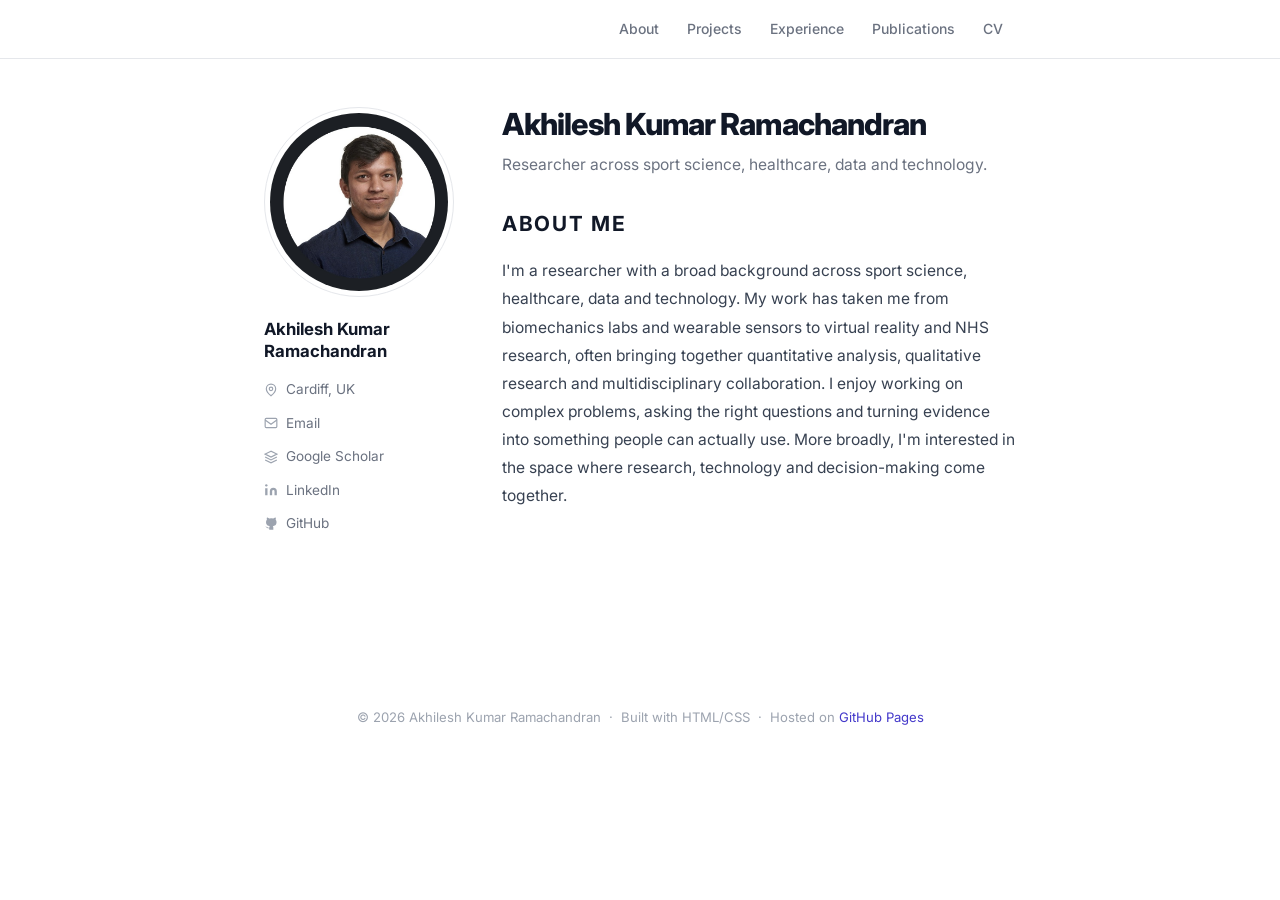
==== commit 71d7e979: "Redesign About section to match Maggie Wolff's sticky sidebar layout Sidebar with circular avatar, n" ====
--- a/index.html
+++ b/index.html
@@ -27,35 +27,50 @@
 
   <main>
 
-    <!-- About / Hero -->
+    <!-- About -->
     <section id="about">
-      <div class="profile-text">
-        <h1>Akhilesh Kumar Ramachandran</h1>
+      <div class="about-sidebar">
+        <img class="about-avatar" src="photo.jpg" alt="Akhilesh Kumar Ramachandran" />
+        <h3 class="about-name">Akhilesh Kumar Ramachandran</h3>
+        <ul class="about-social">
+          <li>
+            <svg width="14" height="14" viewBox="0 0 24 24" fill="none" stroke="currentColor" stroke-width="2"><path d="M20 10c0 6-8 12-8 12s-8-6-8-12a8 8 0 0 1 16 0z"/><circle cx="12" cy="10" r="3"/></svg>
+            Cardiff, UK
+          </li>
+          <li>
+            <a href="mailto:akhil24.kumar@gmail.com">
+              <svg width="14" height="14" viewBox="0 0 24 24" fill="none" stroke="currentColor" stroke-width="2"><rect x="2" y="4" width="20" height="16" rx="2"/><path d="m22 7-10 7L2 7"/></svg>
+              Email
+            </a>
+          </li>
+          <li>
+            <a href="https://scholar.google.com/citations?user=wJAbYaUAAAAJ&hl=en" target="_blank" rel="noopener">
+              <svg width="14" height="14" viewBox="0 0 24 24" fill="none" stroke="currentColor" stroke-width="2"><path d="M12 2L2 7l10 5 10-5-10-5z"/><path d="M2 17l10 5 10-5"/><path d="M2 12l10 5 10-5"/></svg>
+              Google Scholar
+            </a>
+          </li>
+          <li>
+            <a href="https://linkedin.com/in/akhilesh2493" target="_blank" rel="noopener">
+              <svg width="14" height="14" viewBox="0 0 24 24" fill="currentColor"><path d="M16 8a6 6 0 0 1 6 6v7h-4v-7a2 2 0 0 0-2-2 2 2 0 0 0-2 2v7h-4v-7a6 6 0 0 1 6-6z"/><rect x="2" y="9" width="4" height="12"/><circle cx="4" cy="4" r="2"/></svg>
+              LinkedIn
+            </a>
+          </li>
+          <li>
+            <a href="https://github.com/akhilkumar2493" target="_blank" rel="noopener">
+              <svg width="14" height="14" viewBox="0 0 24 24" fill="currentColor"><path d="M9 19c-5 1.5-5-2.5-7-3m14 6v-3.87a3.37 3.37 0 0 0-.94-2.61c3.14-.35 6.44-1.54 6.44-7A5.44 5.44 0 0 0 20 4.77 5.07 5.07 0 0 0 19.91 1S18.73.65 16 2.48a13.38 13.38 0 0 0-7 0C6.27.65 5.09 1 5.09 1A5.07 5.07 0 0 0 5 4.77a5.44 5.44 0 0 0-1.5 3.78c0 5.42 3.3 6.61 6.44 7A3.37 3.37 0 0 0 9 18.13V22"/></svg>
+              GitHub
+            </a>
+          </li>
+        </ul>
+      </div>
+      <article class="about-content">
+        <h1 class="about-title">Akhilesh Kumar Ramachandran</h1>
+        <p class="about-tagline">Researcher across sport science, healthcare, data and technology.</p>
+        <h2>About Me</h2>
         <p class="bio">
           I'm a researcher with a broad background across sport science, healthcare, data and technology. My work has taken me from biomechanics labs and wearable sensors to virtual reality and NHS research, often bringing together quantitative analysis, qualitative research and multidisciplinary collaboration. I enjoy working on complex problems, asking the right questions and turning evidence into something people can actually use. More broadly, I'm interested in the space where research, technology and decision-making come together.
         </p>
-        <div class="profile-links">
-          <a href="mailto:akhil24.kumar@gmail.com">
-            <svg width="14" height="14" viewBox="0 0 24 24" fill="none" stroke="currentColor" stroke-width="2"><rect x="2" y="4" width="20" height="16" rx="2"/><path d="m22 7-10 7L2 7"/></svg>
-            Email
-          </a>
-          <a href="https://scholar.google.com/citations?user=wJAbYaUAAAAJ&hl=en" target="_blank" rel="noopener">
-            <svg width="14" height="14" viewBox="0 0 24 24" fill="none" stroke="currentColor" stroke-width="2"><path d="M12 2L2 7l10 5 10-5-10-5z"/><path d="M2 17l10 5 10-5"/><path d="M2 12l10 5 10-5"/></svg>
-            Google Scholar
-          </a>
-          <a href="https://linkedin.com/in/akhilesh2493" target="_blank" rel="noopener">
-            <svg width="14" height="14" viewBox="0 0 24 24" fill="currentColor"><path d="M16 8a6 6 0 0 1 6 6v7h-4v-7a2 2 0 0 0-2-2 2 2 0 0 0-2 2v7h-4v-7a6 6 0 0 1 6-6z"/><rect x="2" y="9" width="4" height="12"/><circle cx="4" cy="4" r="2"/></svg>
-            LinkedIn
-          </a>
-          <a href="https://github.com/akhilkumar2493" target="_blank" rel="noopener">
-            <svg width="14" height="14" viewBox="0 0 24 24" fill="currentColor"><path d="M9 19c-5 1.5-5-2.5-7-3m14 6v-3.87a3.37 3.37 0 0 0-.94-2.61c3.14-.35 6.44-1.54 6.44-7A5.44 5.44 0 0 0 20 4.77 5.07 5.07 0 0 0 19.91 1S18.73.65 16 2.48a13.38 13.38 0 0 0-7 0C6.27.65 5.09 1 5.09 1A5.07 5.07 0 0 0 5 4.77a5.44 5.44 0 0 0-1.5 3.78c0 5.42 3.3 6.61 6.44 7A3.37 3.37 0 0 0 9 18.13V22"/></svg>
-            GitHub
-          </a>
-        </div>
-      </div>
-      <div class="profile-photo">
-        <img src="photo.jpg" alt="Akhilesh Kumar Ramachandran" />
-      </div>
+      </article>
     </section>
 
   </main>
--- a/style.css
+++ b/style.css
@@ -98,151 +98,93 @@
   padding: 0 1.5rem 5rem;
 }
 
-/* ===== Hero / Profile ===== */
+/* ===== About (Maggie Wolff-style sidebar layout) ===== */
 #about {
   display: grid;
-  grid-template-columns: 1fr auto;
+  grid-template-columns: 190px 1fr;
   gap: 3rem;
-  align-items: center;
-  padding: 3.5rem 3rem;
-  margin: 2rem 0 3rem;
-  border-radius: 24px;
-  background: linear-gradient(135deg, #eef2ff 0%, #f8f7ff 45%, #ffffff 100%);
-  border: 1px solid var(--accent-border);
-  border-bottom: 1px solid var(--accent-border);
-  position: relative;
-  overflow: hidden;
-}
-
-#about::before {
-  content: '';
-  position: absolute;
-  top: -90px;
-  right: -90px;
-  width: 280px;
-  height: 280px;
-  background: radial-gradient(circle, rgba(67,56,202,0.14), transparent 70%);
+  align-items: start;
+  padding: 3rem 0;
+}
+
+.about-sidebar {
+  position: sticky;
+  top: 2rem;
+}
+
+.about-avatar {
+  width: 100%;
+  aspect-ratio: 1 / 1;
   border-radius: 50%;
-  pointer-events: none;
-}
-
-#about::after {
-  content: '';
-  position: absolute;
-  bottom: -110px;
-  left: -60px;
-  width: 220px;
-  height: 220px;
-  background: radial-gradient(circle, rgba(67,56,202,0.08), transparent 70%);
-  border-radius: 50%;
-  pointer-events: none;
-}
-
-#about > * { position: relative; z-index: 1; }
-
-.hero-stats {
-  display: flex;
-  gap: 0.65rem;
-  flex-wrap: wrap;
-  margin-top: 1.5rem;
-}
-
-.hero-stat {
-  background: rgba(255,255,255,0.75);
-  border: 1px solid var(--accent-border);
-  border-radius: 12px;
-  padding: 0.6rem 1.1rem;
-  text-align: center;
-  min-width: 88px;
-  backdrop-filter: blur(4px);
-}
-
-.hero-stat .h-n {
+  object-fit: cover;
+  padding: 5px;
+  border: 1px solid var(--border);
+  box-sizing: border-box;
+  margin-bottom: 0.85rem;
+}
+
+.about-name {
+  font-size: 1.05rem;
+  font-weight: 700;
+  color: var(--text);
+  margin-bottom: 1rem;
+  line-height: 1.3;
+}
+
+.about-social {
+  list-style: none;
+  padding: 0;
+  margin: 0;
+}
+
+.about-social li {
+  display: flex;
+  align-items: center;
+  gap: 0.5rem;
+  font-size: 0.85rem;
+  color: var(--muted);
+  margin-bottom: 0.65rem;
+}
+
+.about-social li svg { flex-shrink: 0; color: var(--muted-light); }
+
+.about-social a {
+  display: flex;
+  align-items: center;
+  gap: 0.5rem;
+  color: var(--muted);
+}
+
+.about-social a:hover { color: var(--accent); text-decoration: none; }
+.about-social a:hover svg { color: var(--accent); }
+
+.about-title {
+  font-size: 1.9rem;
+  font-weight: 800;
+  letter-spacing: -0.03em;
+  line-height: 1.15;
+  color: var(--text);
+  margin-bottom: 0.6rem;
+}
+
+.about-tagline {
+  font-size: 0.975rem;
+  color: var(--muted);
+  margin-bottom: 1.75rem;
+}
+
+.about-content h2 {
   font-size: 1.3rem;
-  font-weight: 800;
-  color: var(--accent);
-  line-height: 1;
-}
-
-.hero-stat .h-l {
-  font-size: 0.65rem;
-  color: var(--muted);
-  font-weight: 600;
-  text-transform: uppercase;
-  letter-spacing: 0.06em;
-  margin-top: 0.3rem;
-}
-
-.profile-text h1 {
-  font-size: 2.75rem;
-  font-weight: 800;
-  letter-spacing: -0.04em;
-  line-height: 1.1;
-  margin-bottom: 0.4rem;
-  color: var(--text);
-}
-
-.profile-text .position {
-  font-size: 0.975rem;
-  color: var(--muted);
-  margin-bottom: 1.5rem;
-  font-weight: 400;
-}
-
-.profile-text .bio {
+  font-weight: 700;
+  color: var(--text);
+  margin-bottom: 1rem;
+}
+
+.about-content .bio {
   font-size: 0.975rem;
   color: #374151;
-  max-width: 480px;
-  margin-bottom: 2rem;
   line-height: 1.8;
-}
-
-.profile-links {
-  display: flex;
-  flex-wrap: wrap;
-  gap: 0.6rem;
-}
-
-.profile-links a {
-  display: inline-flex;
-  align-items: center;
-  gap: 0.35rem;
-  font-size: 0.845rem;
-  color: var(--muted);
-  border: 1px solid var(--border);
-  border-radius: 8px;
-  padding: 0.4rem 0.9rem;
-  font-weight: 500;
-  transition: border-color 0.15s, color 0.15s, background 0.15s;
-}
-
-.profile-links a:hover {
-  border-color: var(--accent);
-  color: var(--accent);
-  background: var(--accent-light);
-  text-decoration: none;
-}
-
-.profile-photo img {
-  width: 260px;
-  height: 260px;
-  border-radius: 50%;
-  object-fit: cover;
-  object-position: center top;
-  box-shadow: 0 0 0 6px #fff, 0 0 0 9px var(--accent-border), 0 20px 40px -14px rgba(67,56,202,0.4);
-}
-
-.profile-photo .photo-placeholder {
-  width: 140px;
-  height: 140px;
-  border-radius: 50%;
-  background: var(--accent-light);
-  border: 3px solid var(--accent-border);
-  display: flex;
-  align-items: center;
-  justify-content: center;
-  font-size: 2.5rem;
-  color: var(--accent);
+  max-width: 620px;
 }
 
 /* ===== Sections ===== */
@@ -1111,6 +1053,14 @@
 
 .cv-download:hover { background: var(--accent-hover); text-decoration: none; }
 
+.cv-role { margin-bottom: 1.5rem; padding-bottom: 1.5rem; border-bottom: 1px solid var(--bg-subtle); }
+.cv-role:last-child { border-bottom: none; margin-bottom: 0; padding-bottom: 0; }
+.cv-role .cv-entry { border-bottom: none; margin-bottom: 0.6rem; padding-bottom: 0; }
+
+.cv-bullets { list-style: disc; padding-left: 1.25rem; margin: 0; }
+.cv-bullets li { font-size: 0.855rem; color: #374151; line-height: 1.6; margin-bottom: 0.45rem; }
+.cv-bullets li:last-child { margin-bottom: 0; }
+
 /* ===== Footer ===== */
 footer {
   max-width: var(--max-w);
@@ -1125,18 +1075,13 @@
 @media (max-width: 600px) {
   #about {
     grid-template-columns: 1fr;
-    padding: 2.25rem 1.5rem;
-    margin: 1.25rem 0 2rem;
+    padding: 1.5rem 0;
     gap: 1.5rem;
-    text-align: center;
   }
-  .profile-photo { order: -1; }
-  .profile-photo img,
-  .profile-photo .photo-placeholder { width: 120px; height: 120px; font-size: 1.75rem; }
-  .profile-text h1 { font-size: 2rem; }
-  .profile-links { justify-content: center; }
-  .hero-stats { justify-content: center; }
-  .profile-text .bio { max-width: none; }
+  .about-sidebar { position: static; }
+  .about-avatar { width: 90px; }
+  .about-title { font-size: 1.6rem; }
+  .about-content .bio { max-width: none; }
   nav ul { gap: 0; }
   nav ul a { padding: 0.35rem 0.5rem; font-size: 0.825rem; }
   .proj-grid { grid-template-columns: 1fr; }
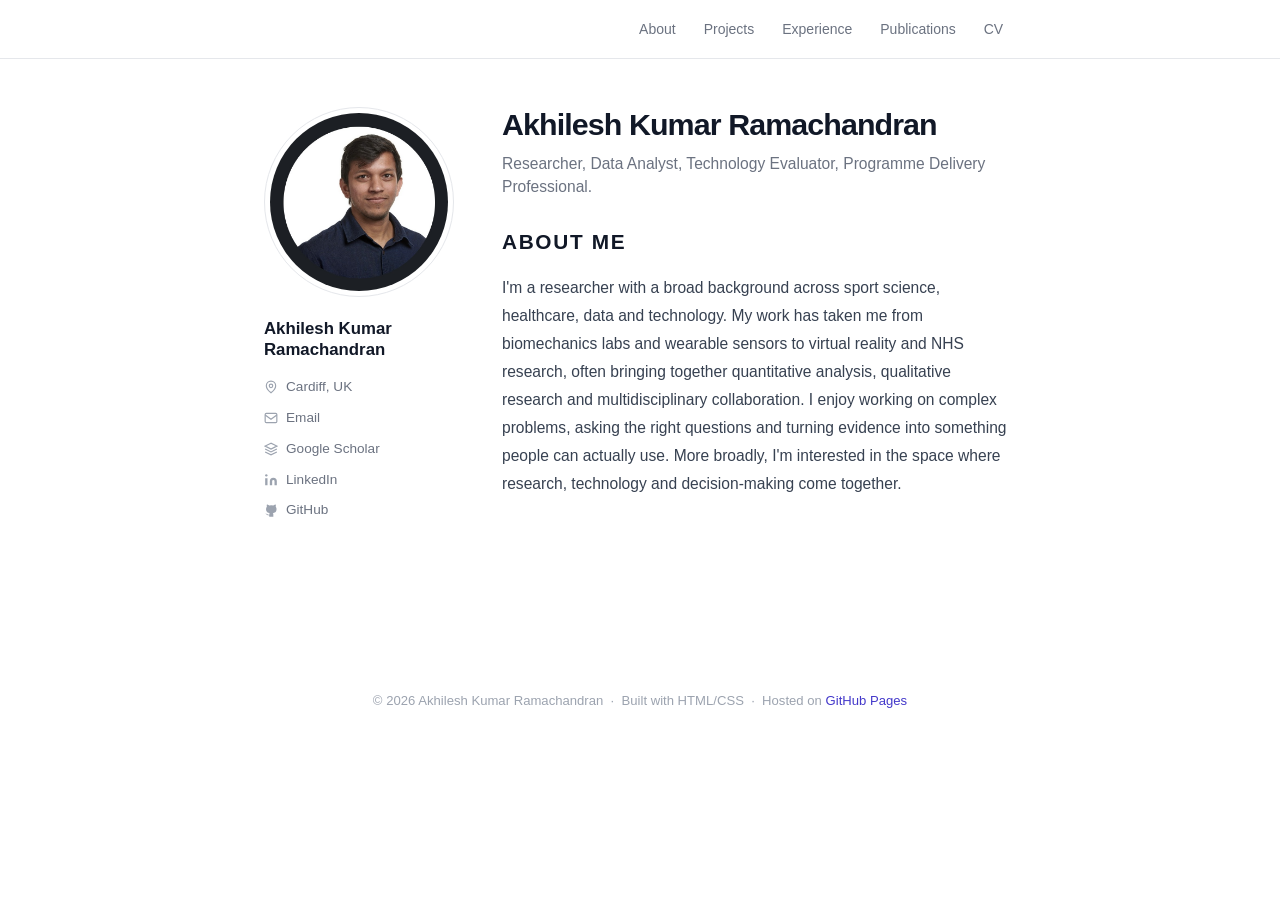
==== commit bdab38c2: "Improve CV spacing, move Education/qualifications after Experience, adopt Maggie Wolff's system font" ====
--- a/index.html
+++ b/index.html
@@ -5,9 +5,6 @@
   <meta name="viewport" content="width=device-width, initial-scale=1.0" />
   <title>Akhilesh Kumar Ramachandran</title>
   <meta name="description" content="Akhilesh Kumar Ramachandran — Applied researcher in biomechanics, human factors, and data science. 24 peer-reviewed publications. Cardiff Metropolitan University." />
-  <link rel="preconnect" href="https://fonts.googleapis.com" />
-  <link rel="preconnect" href="https://fonts.gstatic.com" crossorigin />
-  <link href="https://fonts.googleapis.com/css2?family=Inter:wght@300;400;500;600;700;800&display=swap" rel="stylesheet" />
   <link rel="stylesheet" href="style.css" />
 </head>
 <body>
@@ -65,7 +62,7 @@
       </div>
       <article class="about-content">
         <h1 class="about-title">Akhilesh Kumar Ramachandran</h1>
-        <p class="about-tagline">Researcher across sport science, healthcare, data and technology.</p>
+        <p class="about-tagline">Researcher, Data Analyst, Technology Evaluator, Programme Delivery Professional.</p>
         <h2>About Me</h2>
         <p class="bio">
           I'm a researcher with a broad background across sport science, healthcare, data and technology. My work has taken me from biomechanics labs and wearable sensors to virtual reality and NHS research, often bringing together quantitative analysis, qualitative research and multidisciplinary collaboration. I enjoy working on complex problems, asking the right questions and turning evidence into something people can actually use. More broadly, I'm interested in the space where research, technology and decision-making come together.
--- a/style.css
+++ b/style.css
@@ -21,10 +21,10 @@
 html { scroll-behavior: smooth; }
 
 body {
-  font-family: 'Inter', -apple-system, BlinkMacSystemFont, 'Segoe UI', sans-serif;
+  font-family: -apple-system, ".SFNSText-Regular", "San Francisco", "Roboto", "Segoe UI", "Helvetica Neue", "Lucida Grande", Arial, sans-serif;
   color: var(--text);
   background: var(--bg);
-  line-height: 1.7;
+  line-height: 1.5;
   font-size: 16px;
   -webkit-font-smoothing: antialiased;
   -moz-osx-font-smoothing: grayscale;
@@ -992,7 +992,7 @@
 }
 
 /* ===== CV ===== */
-.cv-section { margin-bottom: 2.5rem; }
+.cv-section { margin-bottom: 3.5rem; }
 
 .cv-section h3 {
   font-size: 0.72rem;
@@ -1053,9 +1053,9 @@
 
 .cv-download:hover { background: var(--accent-hover); text-decoration: none; }
 
-.cv-role { margin-bottom: 1.5rem; padding-bottom: 1.5rem; border-bottom: 1px solid var(--bg-subtle); }
+.cv-role { margin-bottom: 2.25rem; padding-bottom: 2.25rem; border-bottom: 1px solid var(--bg-subtle); }
 .cv-role:last-child { border-bottom: none; margin-bottom: 0; padding-bottom: 0; }
-.cv-role .cv-entry { border-bottom: none; margin-bottom: 0.6rem; padding-bottom: 0; }
+.cv-role .cv-entry { border-bottom: none; margin-bottom: 0.85rem; padding-bottom: 0; }
 
 .cv-bullets { list-style: disc; padding-left: 1.25rem; margin: 0; }
 .cv-bullets li { font-size: 0.855rem; color: #374151; line-height: 1.6; margin-bottom: 0.45rem; }
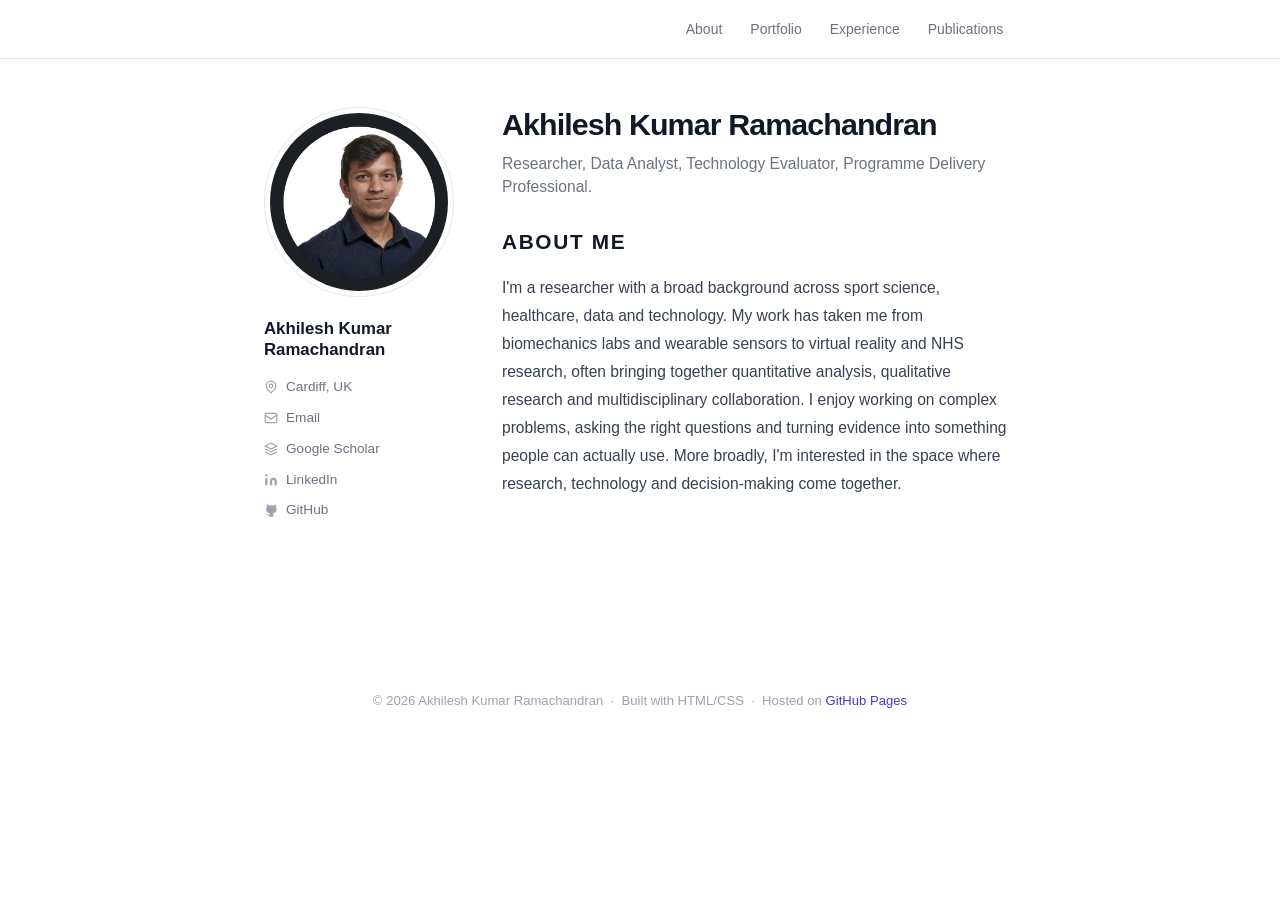
==== commit 416a82a9: "Remove CV tab, rename Projects nav to Portfolio, drop case-studies heading - Remove Selected Researc" ====
--- a/index.html
+++ b/index.html
@@ -14,10 +14,9 @@
     <div class="nav-inner">
       <ul>
         <li><a href="index.html">About</a></li>
-        <li><a href="projects.html">Projects</a></li>
+        <li><a href="projects.html">Portfolio</a></li>
         <li><a href="experience.html">Experience</a></li>
         <li><a href="publications.html">Publications</a></li>
-        <li><a href="cv.html">CV</a></li>
       </ul>
     </div>
   </nav>
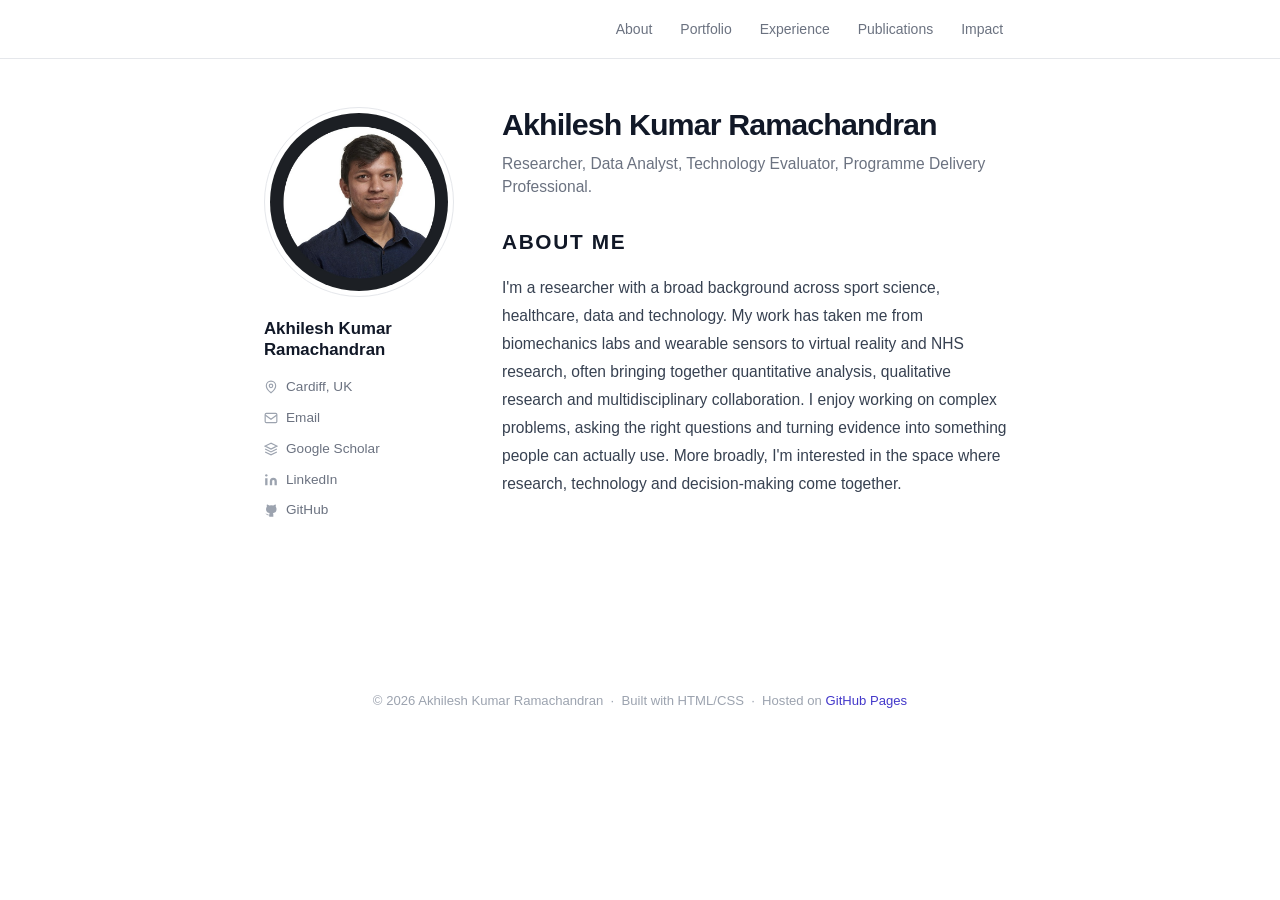
==== commit 42f6f68e: "Add Impact tab: research translation into public/practitioner resources New impact.html lists 6 publ" ====
--- a/index.html
+++ b/index.html
@@ -17,6 +17,7 @@
         <li><a href="projects.html">Portfolio</a></li>
         <li><a href="experience.html">Experience</a></li>
         <li><a href="publications.html">Publications</a></li>
+        <li><a href="impact.html">Impact</a></li>
       </ul>
     </div>
   </nav>
--- a/style.css
+++ b/style.css
@@ -272,6 +272,63 @@
 }
 
 .pub-links a:hover { background: var(--accent-border); text-decoration: none; }
+
+/* ===== Impact ===== */
+.impact-list { display: flex; flex-direction: column; gap: 2.5rem; }
+
+.impact-pub {
+  padding-bottom: 2.5rem;
+  border-bottom: 1px solid var(--border);
+}
+
+.impact-pub:last-child { border-bottom: none; padding-bottom: 0; }
+
+.impact-pub h3 { font-size: 1rem; line-height: 1.5; margin-bottom: 0.3rem; }
+.impact-pub h3 a { color: var(--text); text-decoration: none; }
+.impact-pub h3 a:hover { color: var(--accent); text-decoration: underline; }
+
+.impact-pub-meta {
+  font-size: 0.82rem;
+  color: var(--muted);
+  margin-bottom: 1.1rem;
+}
+
+.impact-sources { list-style: none; display: flex; flex-direction: column; gap: 1.1rem; }
+
+.impact-source {
+  background: var(--bg-subtle);
+  border: 1px solid var(--border);
+  border-radius: 10px;
+  padding: 0.9rem 1.1rem;
+}
+
+.impact-source-name {
+  display: flex;
+  flex-wrap: wrap;
+  align-items: center;
+  gap: 0.6rem;
+  margin-bottom: 0.4rem;
+}
+
+.impact-source-name a {
+  font-weight: 600;
+  font-size: 0.9rem;
+  color: var(--accent);
+}
+
+.impact-tag {
+  font-size: 0.68rem;
+  font-weight: 600;
+  text-transform: uppercase;
+  letter-spacing: 0.04em;
+  color: var(--muted);
+  background: var(--bg);
+  border: 1px solid var(--border);
+  border-radius: 999px;
+  padding: 0.15rem 0.55rem;
+}
+
+.impact-source-desc { font-size: 0.875rem; color: #374151; line-height: 1.65; }
 
 /* ===== Project Grid & Cards ===== */
 .proj-grid {
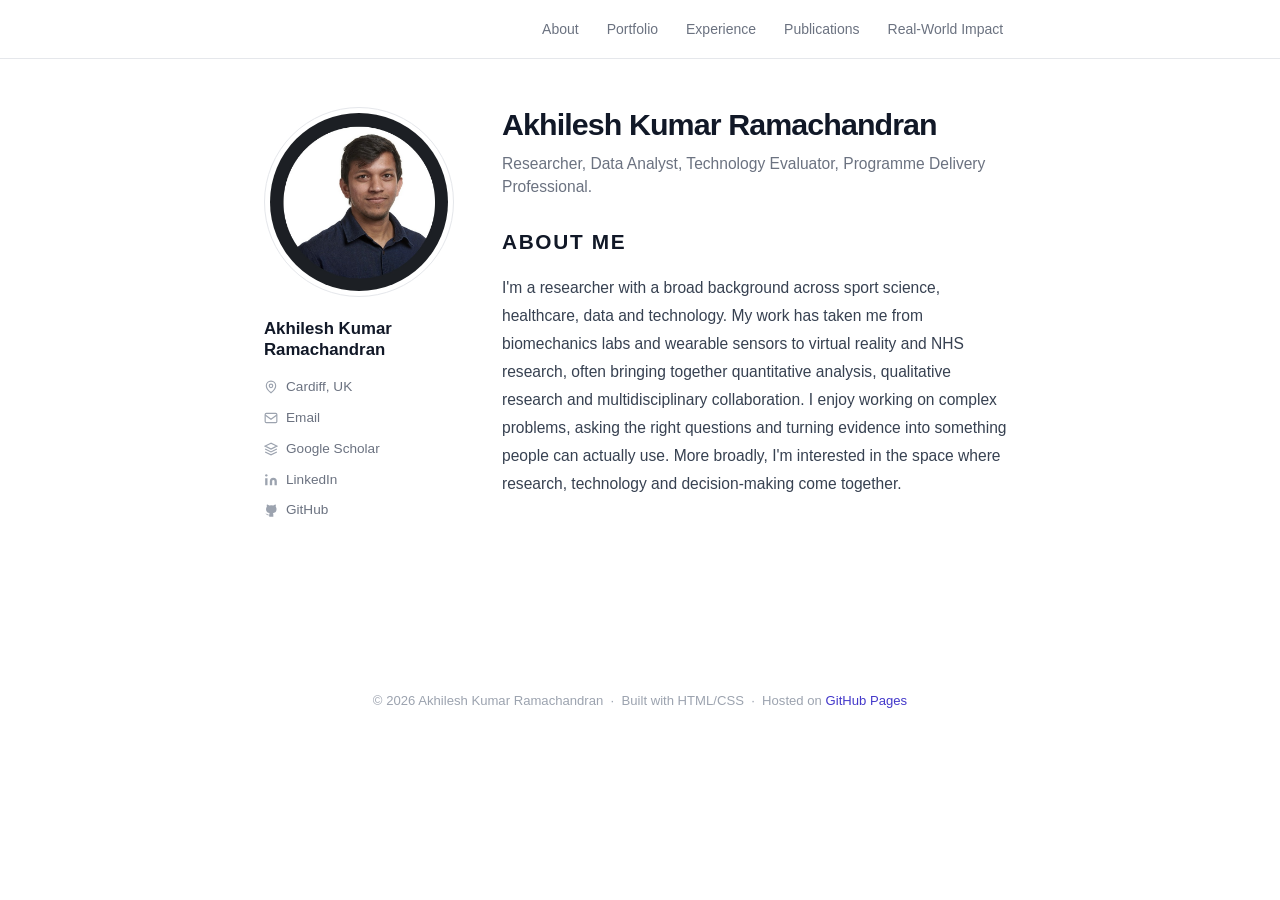
==== commit f0105525: "Rewrite Impact page copy to lead with real-world use, not citation framing Reframe each entry from "" ====
--- a/index.html
+++ b/index.html
@@ -17,7 +17,7 @@
         <li><a href="projects.html">Portfolio</a></li>
         <li><a href="experience.html">Experience</a></li>
         <li><a href="publications.html">Publications</a></li>
-        <li><a href="impact.html">Impact</a></li>
+        <li><a href="impact.html">Real-World Impact</a></li>
       </ul>
     </div>
   </nav>
